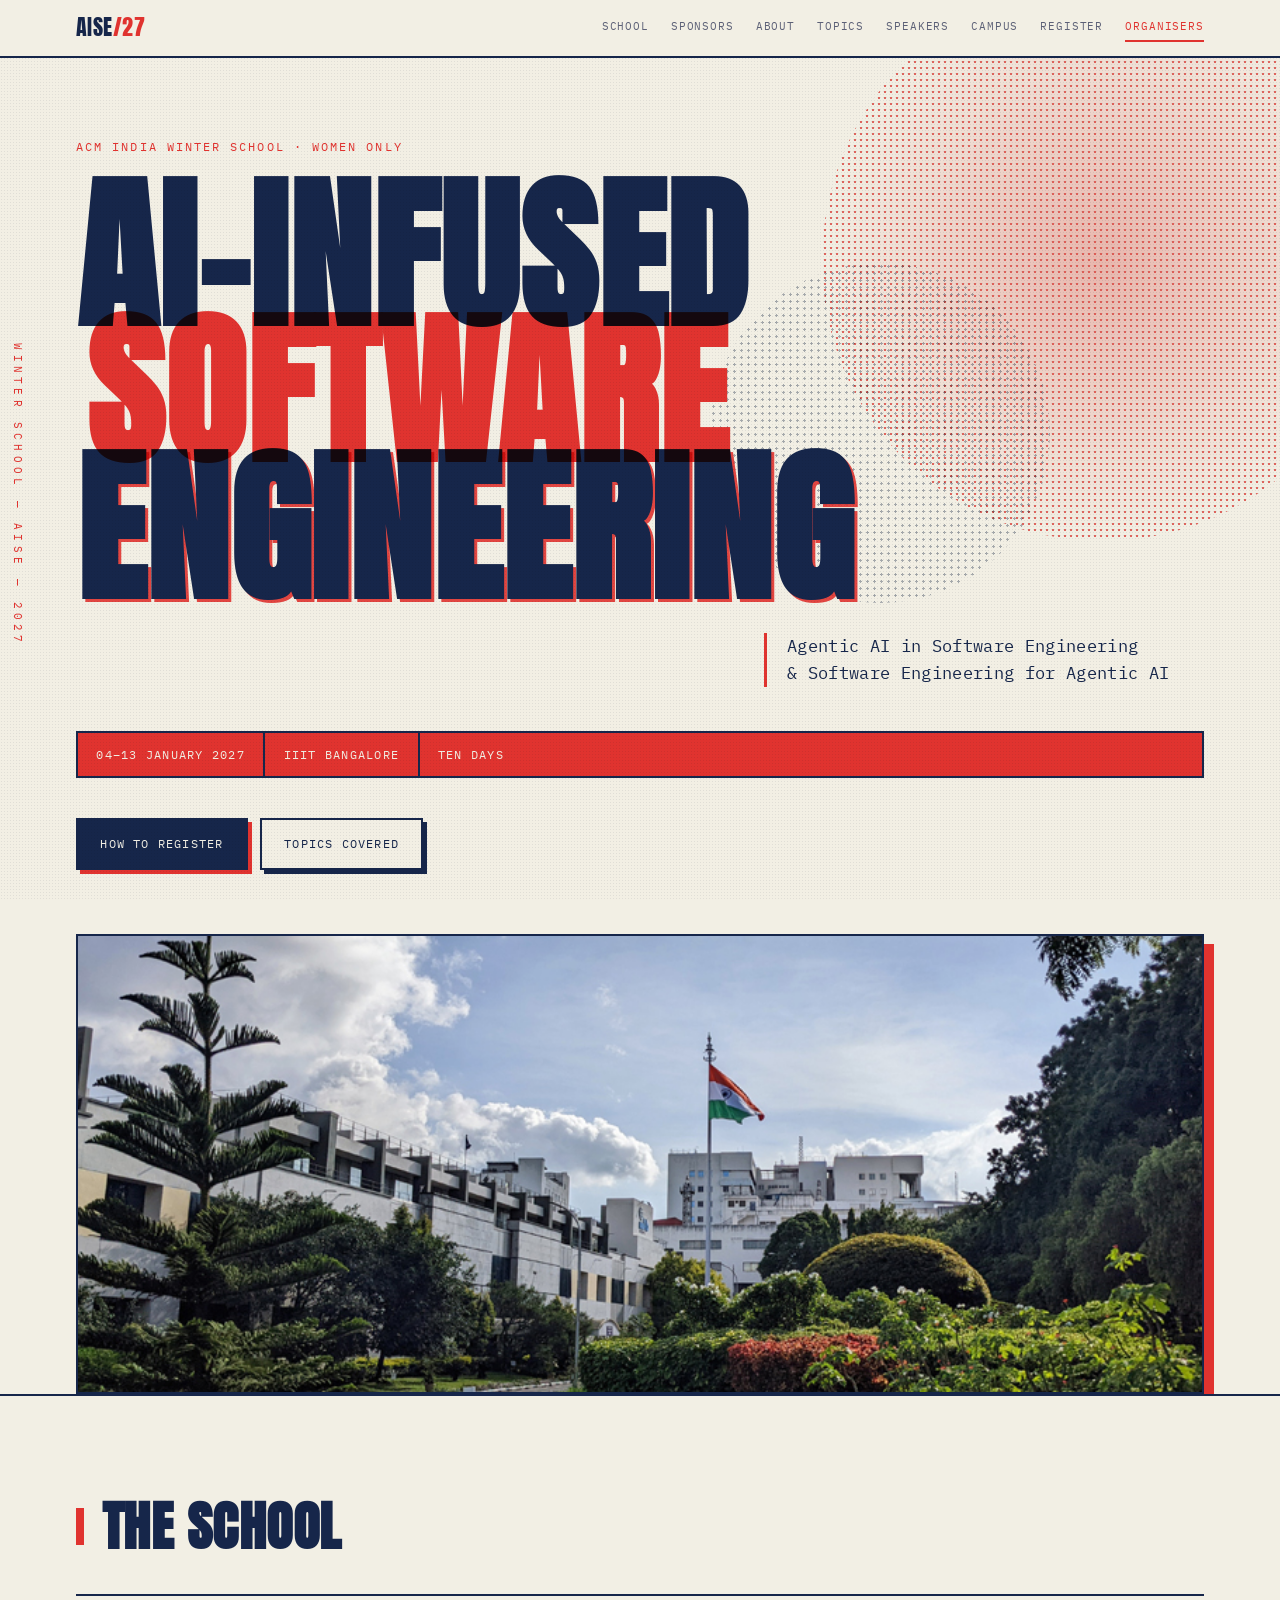
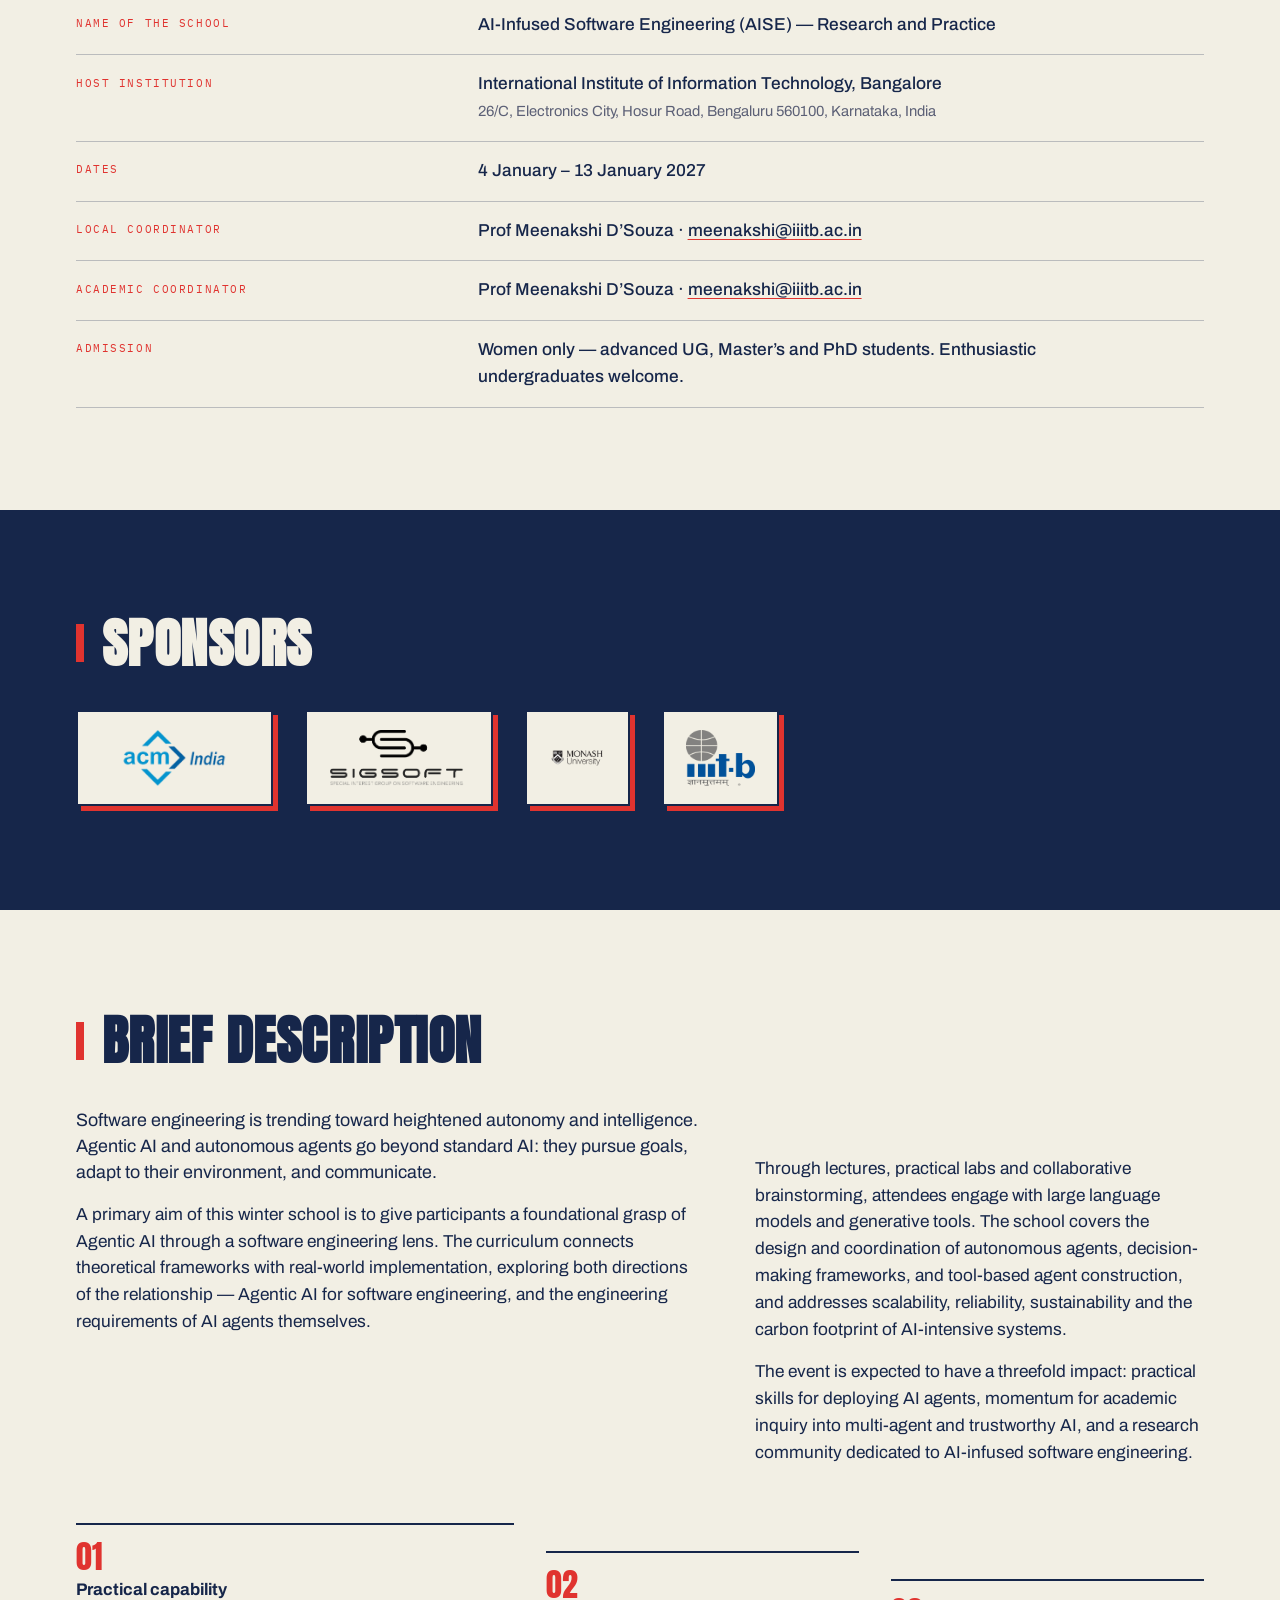
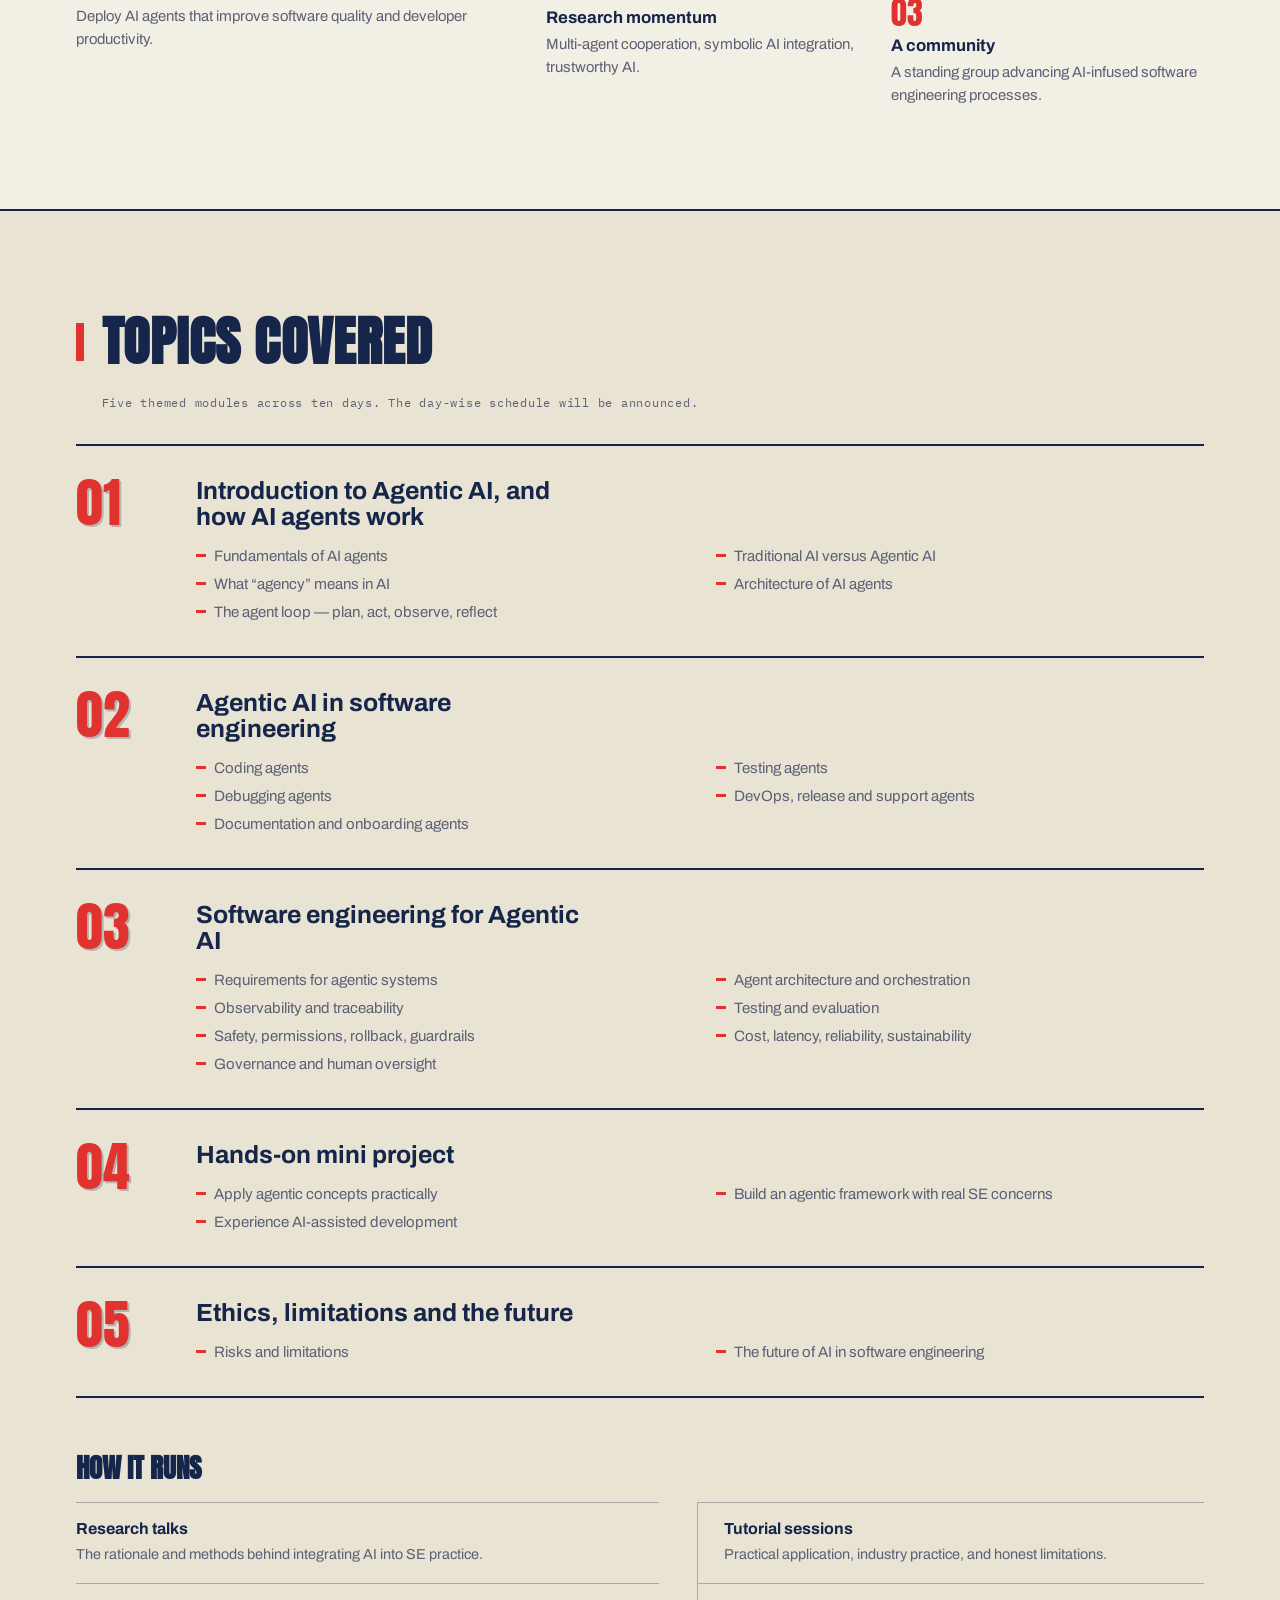
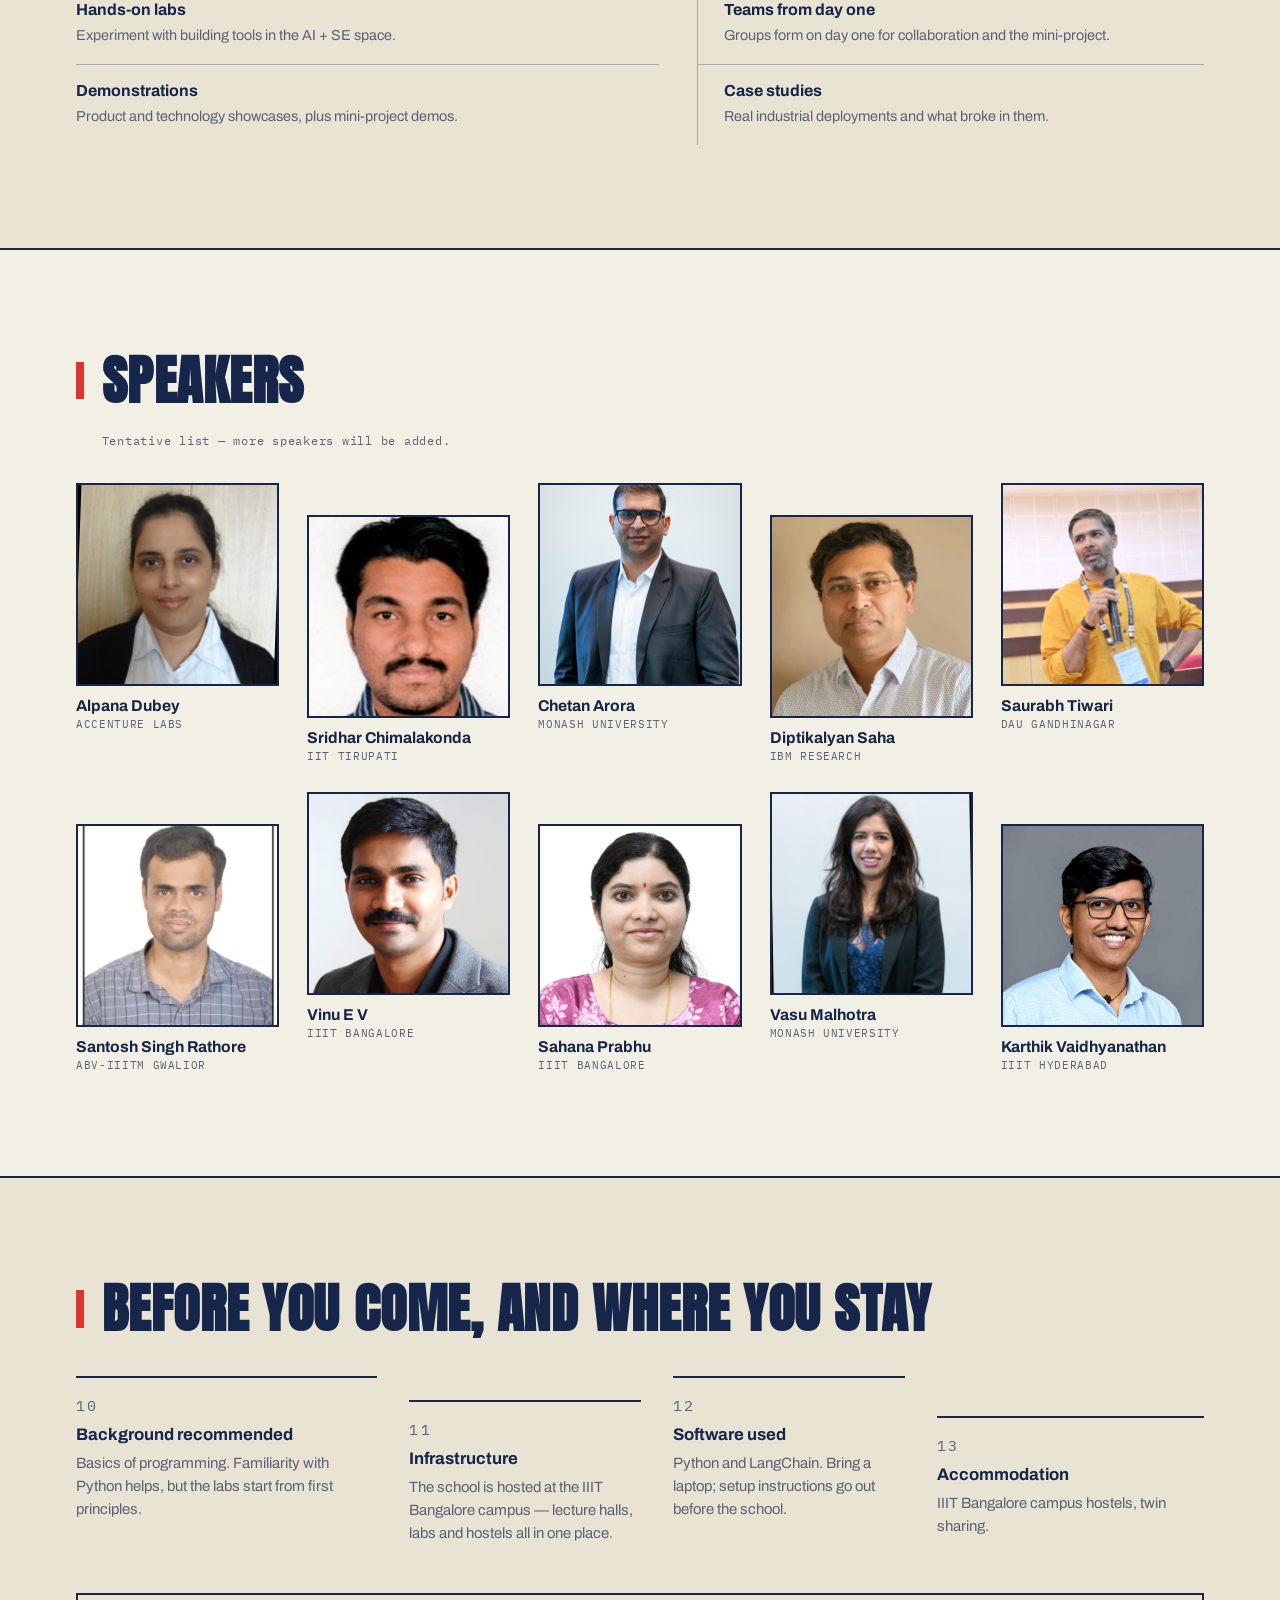
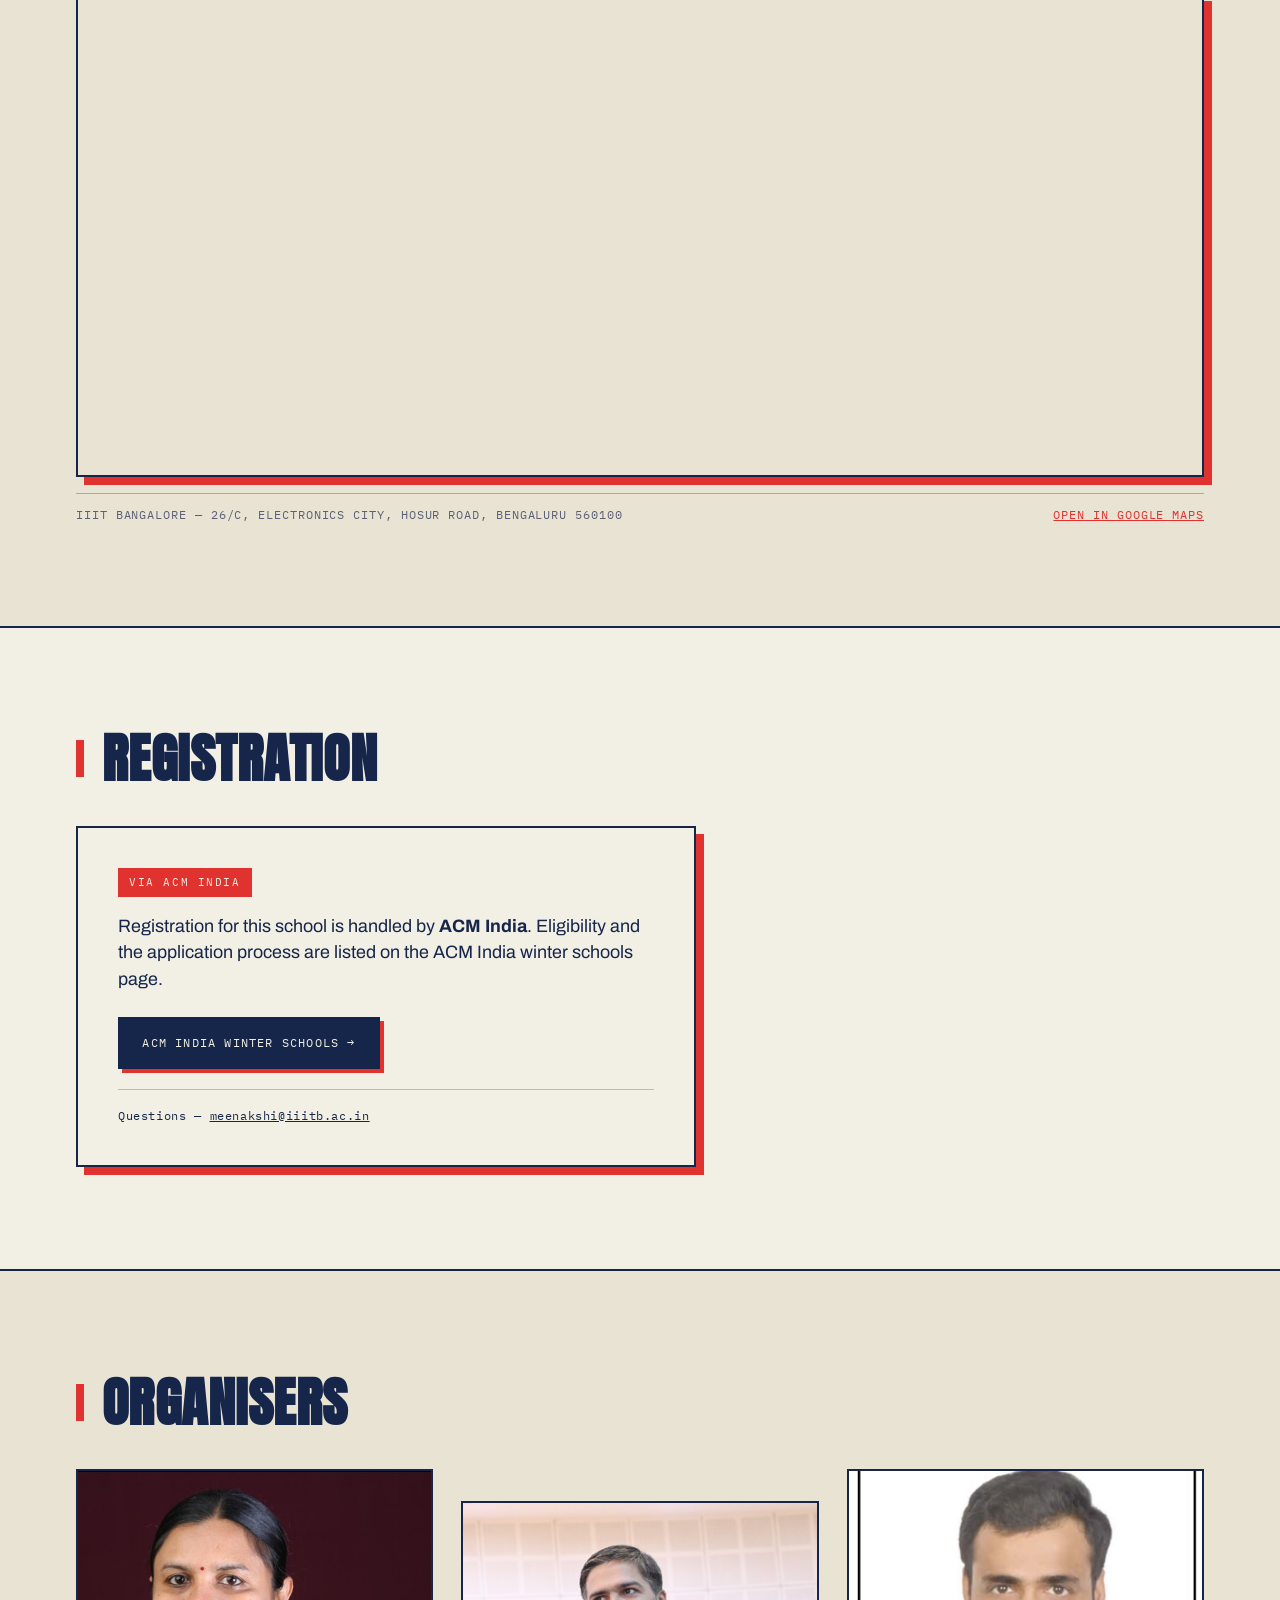
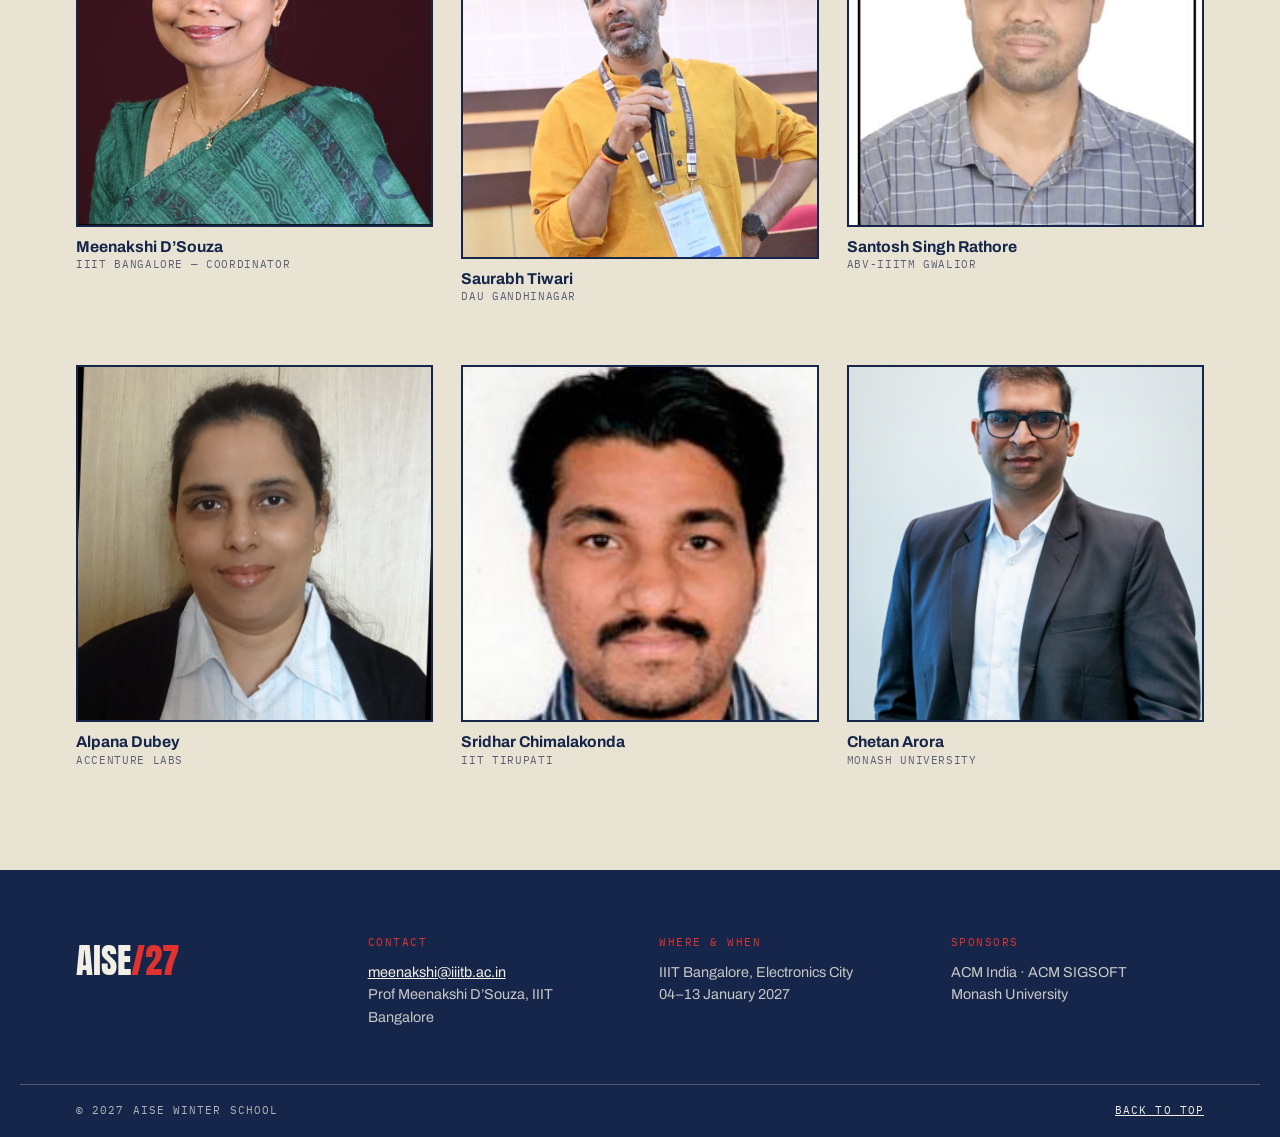
==== index.html @ b1b56b49 "Add AISE 2027 winter school site Static single-page site for the Winter School on AI-Infused Softwar" ====
<!DOCTYPE html>
<html lang="en">
<head>
<meta charset="utf-8">
<meta name="viewport" content="width=device-width, initial-scale=1">
<title>AISE 2027 — Winter School on AI-Infused Software Engineering, IIIT Bangalore</title>
<meta name="description" content="A women-only winter school on Agentic AI in Software Engineering and Software Engineering for Agentic AI. 4–13 January 2027, IIIT Bangalore.">
<meta property="og:title" content="AISE 2027 — Winter School on AI-Infused Software Engineering">
<meta property="og:description" content="Women-only winter school on Agentic AI for Software Engineering. 4–13 January 2027, IIIT Bangalore.">
<meta property="og:type" content="website">
<link rel="preconnect" href="https://fonts.googleapis.com">
<link rel="preconnect" href="https://fonts.gstatic.com" crossorigin>
<link href="https://fonts.googleapis.com/css2?family=Anton&family=Archivo:wght@400;500;600;700&family=IBM+Plex+Mono:wght@400;500;600&display=swap" rel="stylesheet">
<link rel="stylesheet" href="css/style.css">
<script>document.documentElement.classList.add('js');</script>
</head>
<body>

<a class="skip" href="#main">Skip to content</a>
<div class="grain" aria-hidden="true"></div>

<p class="spine" aria-hidden="true">Winter School &mdash; AISE &mdash; 2027</p>

<!-- ============================================================ NAV -->
<header class="nav" id="top">
  <div class="nav__inner">
    <a class="nav__mark" href="#top">AISE<span>/27</span></a>
    <button class="nav__toggle" type="button" aria-expanded="false" aria-controls="nav-menu">
      <span class="nav__toggle-label">Menu</span>
    </button>
    <nav class="nav__menu" id="nav-menu" aria-label="Sections">
      <a href="#school">School</a>
      <a href="#sponsors">Sponsors</a>
      <a href="#about">About</a>
      <a href="#topics">Topics</a>
      <a href="#speakers">Speakers</a>
      <a href="#campus">Campus</a>
      <a href="#registration">Register</a>
      <a href="#organisers">Organisers</a>
    </nav>
  </div>
</header>

<main id="main">

<!-- =========================================================== HERO -->
<section class="hero">
  <div class="blob blob--a" aria-hidden="true"></div>
  <div class="blob blob--b" aria-hidden="true"></div>

  <div class="wrap hero__inner">
    <p class="kicker reveal">ACM India Winter School &middot; Women only</p>

    <h1 class="hero__title reveal">
      <span>AI-Infused</span>
      <span>Software</span>
      <span>Engineering</span>
    </h1>

    <p class="hero__theme reveal">
      Agentic AI in Software Engineering<br>
      &amp; Software Engineering for Agentic AI
    </p>

    <div class="hero__strip reveal">
      <span>04&ndash;13 January 2027</span>
      <span>IIIT Bangalore</span>
      <span>Ten days</span>
    </div>

    <p class="hero__cta reveal">
      <a class="btn" href="#registration">How to register</a>
      <a class="btn btn--line" href="#topics">Topics covered</a>
    </p>
  </div>

  <figure class="hero__figure wrap reveal">
    <img class="hero__img" src="assets/img/IIITB2.jpg" alt="The IIIT Bangalore campus" loading="eager">
  </figure>
</section>

<!-- =================================== 1–5 SCHOOL / HOST / DATES / COORDS -->
<section class="band" id="school">
  <div class="wrap">
    <h2 class="band__title reveal">The school</h2>

    <dl class="ledger">
      <div class="reveal">
        <dt>Name of the school</dt>
        <dd>AI-Infused Software Engineering (AISE) &mdash; Research and Practice</dd>
      </div>
      <div class="reveal">
        <dt>Host institution</dt>
        <dd>
          International Institute of Information Technology, Bangalore<br>
          <span class="sub">26/C, Electronics City, Hosur Road, Bengaluru 560100, Karnataka, India</span>
        </dd>
      </div>
      <div class="reveal">
        <dt>Dates</dt>
        <dd>4 January &ndash; 13 January 2027</dd>
      </div>
      <div class="reveal">
        <dt>Local coordinator</dt>
        <dd>Prof Meenakshi D&rsquo;Souza &middot; <a href="mailto:meenakshi@iiitb.ac.in">meenakshi@iiitb.ac.in</a></dd>
      </div>
      <div class="reveal">
        <dt>Academic coordinator</dt>
        <dd>Prof Meenakshi D&rsquo;Souza &middot; <a href="mailto:meenakshi@iiitb.ac.in">meenakshi@iiitb.ac.in</a></dd>
      </div>
      <div class="reveal">
        <dt>Admission</dt>
        <dd>Women only &mdash; advanced UG, Master&rsquo;s and PhD students. Enthusiastic undergraduates welcome.</dd>
      </div>
    </dl>
  </div>
</section>

<!-- ======================================================= 6 SPONSORS -->
<section class="band band--ink" id="sponsors">
  <div class="wrap">
    <h2 class="band__title reveal">Sponsors</h2>
    <ul class="logos">
      <li class="reveal">
        <a href="https://india.acm.org/" target="_blank" rel="noopener">
          <img class="logo" src="assets/img/logos/acmlogo.png" alt="ACM India" loading="lazy">
        </a>
      </li>
      <li class="reveal">
        <a href="https://www.sigsoft.org/" target="_blank" rel="noopener">
          <img class="logo" src="assets/img/logos/sigsoft-D6cWwEez.png" alt="ACM SIGSOFT" loading="lazy">
        </a>
      </li>
      <li class="reveal">
        <a href="https://www.monash.edu/" target="_blank" rel="noopener">
          <img class="logo" src="assets/img/logos/Monash-300x300.png" alt="Monash University" loading="lazy">
        </a>
      </li>
      <li class="reveal">
        <a href="https://www.iiitb.ac.in/" target="_blank" rel="noopener">
          <img class="logo" src="assets/img/logos/IIITB_logo1.png" alt="IIIT Bangalore" loading="lazy">
        </a>
      </li>
    </ul>
  </div>
</section>

<!-- ========================================================== 7 ABOUT -->
<section class="band" id="about">
  <div class="wrap">
    <h2 class="band__title reveal">Brief description</h2>

    <div class="cols">
      <div class="reveal">
        <p class="lede">
          Software engineering is trending toward heightened autonomy and
          intelligence. Agentic AI and autonomous agents go beyond standard AI:
          they pursue goals, adapt to their environment, and communicate.
        </p>
        <p>
          A primary aim of this winter school is to give participants a
          foundational grasp of Agentic AI through a software engineering lens.
          The curriculum connects theoretical frameworks with real-world
          implementation, exploring both directions of the relationship &mdash;
          Agentic AI for software engineering, and the engineering requirements
          of AI agents themselves.
        </p>
      </div>
      <div class="reveal">
        <p>
          Through lectures, practical labs and collaborative brainstorming,
          attendees engage with large language models and generative tools. The
          school covers the design and coordination of autonomous agents,
          decision-making frameworks, and tool-based agent construction, and
          addresses scalability, reliability, sustainability and the carbon
          footprint of AI-intensive systems.
        </p>
        <p>
          The event is expected to have a threefold impact: practical skills for
          deploying AI agents, momentum for academic inquiry into multi-agent and
          trustworthy AI, and a research community dedicated to AI-infused
          software engineering.
        </p>
      </div>
    </div>

    <ul class="impact">
      <li class="reveal"><span>01</span><h3>Practical capability</h3><p>Deploy AI agents that improve software quality and developer productivity.</p></li>
      <li class="reveal"><span>02</span><h3>Research momentum</h3><p>Multi-agent cooperation, symbolic AI integration, trustworthy AI.</p></li>
      <li class="reveal"><span>03</span><h3>A community</h3><p>A standing group advancing AI-infused software engineering processes.</p></li>
    </ul>
  </div>
</section>

<!-- ========================================================= 8 TOPICS -->
<section class="band band--tint" id="topics">
  <div class="wrap">
    <h2 class="band__title reveal">Topics covered</h2>
    <p class="band__note reveal">Five themed modules across ten days. The day-wise schedule will be announced.</p>

    <ol class="modules">
      <li class="module reveal">
        <p class="module__num">01</p>
        <div>
          <h3>Introduction to Agentic AI, and how AI agents work</h3>
          <ul>
            <li>Fundamentals of AI agents</li>
            <li>Traditional AI versus Agentic AI</li>
            <li>What &ldquo;agency&rdquo; means in AI</li>
            <li>Architecture of AI agents</li>
            <li>The agent loop &mdash; plan, act, observe, reflect</li>
          </ul>
        </div>
      </li>
      <li class="module reveal">
        <p class="module__num">02</p>
        <div>
          <h3>Agentic AI in software engineering</h3>
          <ul>
            <li>Coding agents</li>
            <li>Testing agents</li>
            <li>Debugging agents</li>
            <li>DevOps, release and support agents</li>
            <li>Documentation and onboarding agents</li>
          </ul>
        </div>
      </li>
      <li class="module reveal">
        <p class="module__num">03</p>
        <div>
          <h3>Software engineering for Agentic AI</h3>
          <ul>
            <li>Requirements for agentic systems</li>
            <li>Agent architecture and orchestration</li>
            <li>Observability and traceability</li>
            <li>Testing and evaluation</li>
            <li>Safety, permissions, rollback, guardrails</li>
            <li>Cost, latency, reliability, sustainability</li>
            <li>Governance and human oversight</li>
          </ul>
        </div>
      </li>
      <li class="module reveal">
        <p class="module__num">04</p>
        <div>
          <h3>Hands-on mini project</h3>
          <ul>
            <li>Apply agentic concepts practically</li>
            <li>Build an agentic framework with real SE concerns</li>
            <li>Experience AI-assisted development</li>
          </ul>
        </div>
      </li>
      <li class="module reveal">
        <p class="module__num">05</p>
        <div>
          <h3>Ethics, limitations and the future</h3>
          <ul>
            <li>Risks and limitations</li>
            <li>The future of AI in software engineering</li>
          </ul>
        </div>
      </li>
    </ol>

    <h3 class="sub-title reveal">How it runs</h3>
    <ul class="format">
      <li class="reveal"><h4>Research talks</h4><p>The rationale and methods behind integrating AI into SE practice.</p></li>
      <li class="reveal"><h4>Tutorial sessions</h4><p>Practical application, industry practice, and honest limitations.</p></li>
      <li class="reveal"><h4>Hands-on labs</h4><p>Experiment with building tools in the AI + SE space.</p></li>
      <li class="reveal"><h4>Teams from day one</h4><p>Groups form on day one for collaboration and the mini-project.</p></li>
      <li class="reveal"><h4>Demonstrations</h4><p>Product and technology showcases, plus mini-project demos.</p></li>
      <li class="reveal"><h4>Case studies</h4><p>Real industrial deployments and what broke in them.</p></li>
    </ul>
  </div>
</section>

<!-- ======================================================= 9 SPEAKERS -->
<section class="band" id="speakers">
  <div class="wrap">
    <h2 class="band__title reveal">Speakers</h2>
    <p class="band__note reveal">Tentative list &mdash; more speakers will be added.</p>

    <ul class="people">
      <li class="person reveal">
        <img class="portrait" src="assets/img/organisers/Alpana_Dubey.jpg" alt="Portrait of Alpana Dubey" loading="lazy">
        <h3>Alpana Dubey</h3><p>Accenture Labs</p>
      </li>
      <li class="person reveal">
        <img class="portrait" src="assets/img/organisers/Sridhar_Chimalakonda.jpg" alt="Portrait of Sridhar Chimalakonda" loading="lazy">
        <h3>Sridhar Chimalakonda</h3><p>IIT Tirupati</p>
      </li>
      <li class="person reveal">
        <img class="portrait" src="assets/img/organisers/Chetan_Arora.jpg" alt="Portrait of Chetan Arora" loading="lazy">
        <h3>Chetan Arora</h3><p>Monash University</p>
      </li>
      <li class="person reveal">
        <img class="portrait" src="assets/img/speakers/Diptikalyan_Saha.webp" alt="Portrait of Diptikalyan Saha" loading="lazy">
        <h3>Diptikalyan Saha</h3><p>IBM Research</p>
      </li>
      <li class="person reveal">
        <img class="portrait" src="assets/img/organisers/Saurabh_Tiwari.jpg" alt="Portrait of Saurabh Tiwari" loading="lazy">
        <h3>Saurabh Tiwari</h3><p>DAU Gandhinagar</p>
      </li>
      <li class="person reveal">
        <img class="portrait" src="assets/img/organisers/Santosh_Singh_Rathore.jpg" alt="Portrait of Santosh Singh Rathore" loading="lazy">
        <h3>Santosh Singh Rathore</h3><p>ABV-IIITM Gwalior</p>
      </li>
      <li class="person reveal">
        <img class="portrait" src="assets/img/speakers/vinu.jpg" alt="Portrait of Vinu E V" loading="lazy">
        <h3>Vinu E V</h3><p>IIIT Bangalore</p>
      </li>
      <li class="person reveal">
        <img class="portrait" src="assets/img/speakers/Prof__Sahan_M_Prabhu.png" alt="Portrait of Sahana Prabhu" loading="lazy">
        <h3>Sahana Prabhu</h3><p>IIIT Bangalore</p>
      </li>
      <li class="person reveal">
        <img class="portrait" src="assets/img/speakers/vasudha_malhotra.jpg" alt="Portrait of Vasu Malhotra" loading="lazy">
        <h3>Vasu Malhotra</h3><p>Monash University</p>
      </li>
      <li class="person reveal">
        <img class="portrait" src="assets/img/speakers/Karthik-Vaidhyanathan-300x300.jpg" alt="Portrait of Karthik Vaidhyanathan" loading="lazy">
        <h3>Karthik Vaidhyanathan</h3><p>IIIT Hyderabad</p>
      </li>
    </ul>
  </div>
</section>

<!-- ============================ 10–13 BACKGROUND / CAMPUS / SOFTWARE / STAY -->
<section class="band band--tint" id="campus">
  <div class="wrap">
    <h2 class="band__title reveal">Before you come, and where you stay</h2>

    <div class="quad">
      <article class="reveal">
        <p class="quad__num">10</p>
        <h3>Background recommended</h3>
        <p>Basics of programming. Familiarity with Python helps, but the labs start from first principles.</p>
      </article>
      <article class="reveal">
        <p class="quad__num">11</p>
        <h3>Infrastructure</h3>
        <p>The school is hosted at the IIIT Bangalore campus &mdash; lecture halls, labs and hostels all in one place.</p>
      </article>
      <article class="reveal">
        <p class="quad__num">12</p>
        <h3>Software used</h3>
        <p>Python and LangChain. Bring a laptop; setup instructions go out before the school.</p>
      </article>
      <article class="reveal">
        <p class="quad__num">13</p>
        <h3>Accommodation</h3>
        <p>IIIT Bangalore campus hostels, twin sharing.</p>
      </article>
    </div>

    <figure class="map reveal">
      <iframe
        title="Map showing IIIT Bangalore, Electronics City, Hosur Road, Bengaluru"
        src="https://www.google.com/maps?q=IIIT%20Bangalore%2C%2026%2FC%20Electronics%20City%2C%20Hosur%20Road%2C%20Bengaluru%20560100&amp;output=embed"
        loading="lazy"
        referrerpolicy="no-referrer-when-downgrade"
        allowfullscreen></iframe>
      <figcaption>
        <span>IIIT Bangalore &mdash; 26/C, Electronics City, Hosur Road, Bengaluru 560100</span>
        <a href="https://www.google.com/maps/search/?api=1&amp;query=IIIT+Bangalore+Electronics+City" target="_blank" rel="noopener">Open in Google Maps</a>
      </figcaption>
    </figure>
  </div>
</section>

<!-- =================================================== REGISTRATION -->
<section class="band" id="registration">
  <div class="wrap">
    <h2 class="band__title reveal">Registration</h2>

    <div class="notice reveal">
      <p class="notice__flag">Via ACM India</p>
      <p class="notice__text">
        Registration for this school is handled by <strong>ACM India</strong>.
        Eligibility and the application process are listed on the ACM India
        winter schools page.
      </p>
      <p class="notice__cta">
        <a class="btn" href="https://india.acm.org/education/acm-india-winter-schools-2026" target="_blank" rel="noopener">ACM India winter schools &rarr;</a>
      </p>
      <p class="notice__meta">Questions &mdash; <a href="mailto:meenakshi@iiitb.ac.in">meenakshi@iiitb.ac.in</a></p>
    </div>
  </div>
</section>

<!-- ===================================================== 14 ORGANISERS -->
<section class="band band--tint" id="organisers">
  <div class="wrap">
    <h2 class="band__title reveal">Organisers</h2>

    <ul class="people people--org">
      <li class="person reveal">
        <img class="portrait" src="assets/img/organisers/meenakshi-dsouza-poa.jpg" alt="Portrait of Meenakshi D&rsquo;Souza" loading="lazy">
        <h3>Meenakshi D&rsquo;Souza</h3><p>IIIT Bangalore &mdash; coordinator</p>
      </li>
      <li class="person reveal">
        <img class="portrait" src="assets/img/organisers/Saurabh_Tiwari.jpg" alt="Portrait of Saurabh Tiwari" loading="lazy">
        <h3>Saurabh Tiwari</h3><p>DAU Gandhinagar</p>
      </li>
      <li class="person reveal">
        <img class="portrait" src="assets/img/organisers/Santosh_Singh_Rathore.jpg" alt="Portrait of Santosh Singh Rathore" loading="lazy">
        <h3>Santosh Singh Rathore</h3><p>ABV-IIITM Gwalior</p>
      </li>
      <li class="person reveal">
        <img class="portrait" src="assets/img/organisers/Alpana_Dubey.jpg" alt="Portrait of Alpana Dubey" loading="lazy">
        <h3>Alpana Dubey</h3><p>Accenture Labs</p>
      </li>
      <li class="person reveal">
        <img class="portrait" src="assets/img/organisers/Sridhar_Chimalakonda.jpg" alt="Portrait of Sridhar Chimalakonda" loading="lazy">
        <h3>Sridhar Chimalakonda</h3><p>IIT Tirupati</p>
      </li>
      <li class="person reveal">
        <img class="portrait" src="assets/img/organisers/Chetan_Arora.jpg" alt="Portrait of Chetan Arora" loading="lazy">
        <h3>Chetan Arora</h3><p>Monash University</p>
      </li>
    </ul>
  </div>
</section>

</main>

<footer class="foot">
  <div class="wrap foot__inner">
    <p class="foot__mark">AISE<span>/27</span></p>
    <div>
      <p class="foot__label">Contact</p>
      <p><a href="mailto:meenakshi@iiitb.ac.in">meenakshi@iiitb.ac.in</a><br>Prof Meenakshi D&rsquo;Souza, IIIT Bangalore</p>
    </div>
    <div>
      <p class="foot__label">Where &amp; when</p>
      <p>IIIT Bangalore, Electronics City<br>04&ndash;13 January 2027</p>
    </div>
    <div>
      <p class="foot__label">Sponsors</p>
      <p>ACM India &middot; ACM SIGSOFT<br>Monash University</p>
    </div>
  </div>
  <div class="wrap foot__base">
    <p>&copy; 2027 AISE Winter School</p>
    <p><a href="#top">Back to top</a></p>
  </div>
</footer>

<script src="js/main.js"></script>
</body>
</html>
---- css/style.css ----
/* ==========================================================================
   AISE Winter School 2027 — stylesheet
   Riso print poster: two inks (navy + crimson) on newsprint, halftone dots,
   overprint via mix-blend-mode, deliberate misregistration on display type.
   Edit the tokens below to reskin the whole site.
   ========================================================================== */

:root {
  --paper:   #F2EFE4;
  --paper-2: #E8E3D3;
  --navy:    #16264A;
  --crimson: #E0332F;
  --mute:    #5C6076;

  --sans: "Archivo", Helvetica, Arial, sans-serif;
  --display: "Anton", "Archivo", Impact, sans-serif;
  --mono: "IBM Plex Mono", ui-monospace, Menlo, monospace;

  --wrap: 1240px;
  --gutter: clamp(20px, 5vw, 56px);
  --nav-h: 56px;
}

*, *::before, *::after { box-sizing: border-box; }

html { scroll-behavior: smooth; -webkit-text-size-adjust: 100%; }

body {
  margin: 0;
  background: var(--paper);
  color: var(--navy);
  font-family: var(--sans);
  font-size: clamp(1rem, 0.96rem + 0.2vw, 1.08rem);
  line-height: 1.55;
  overflow-x: hidden;
}

h1, h2, h3, h4 { margin: 0; line-height: 1.05; }
p { margin: 0 0 1rem; }
p:last-child { margin-bottom: 0; }
ul, ol { margin: 0; padding: 0; list-style: none; }
a { color: inherit; }

:focus-visible { outline: 2px solid var(--crimson); outline-offset: 3px; }

.skip {
  position: absolute; left: -9999px; top: 0; z-index: 100;
  background: var(--navy); color: var(--paper); padding: 0.75rem 1rem;
  font-family: var(--mono); font-size: 0.72rem; letter-spacing: 0.1em; text-transform: uppercase;
}
.skip:focus { left: 0; }

.wrap {
  width: 100%; max-width: var(--wrap); margin-inline: auto; padding-inline: var(--gutter);
}

/* ------------------------------------------------- paper grain overlay */

.grain {
  position: fixed;
  inset: 0;
  z-index: 40;
  pointer-events: none;
  opacity: 0.5;
  background-image:
    radial-gradient(rgba(22, 38, 74, 0.16) 0.5px, transparent 0.6px),
    radial-gradient(rgba(224, 51, 47, 0.10) 0.5px, transparent 0.6px);
  background-size: 3px 3px, 4px 4px;
  background-position: 0 0, 1px 2px;
  mix-blend-mode: multiply;
}

/* ------------------------------------------------------ rotated spine */

.spine {
  position: fixed;
  left: 10px;
  top: 55%;
  transform: translateY(-50%);
  writing-mode: vertical-rl;
  margin: 0;
  z-index: 30;
  font-family: var(--mono);
  font-size: 0.66rem;
  letter-spacing: 0.4em;
  text-transform: uppercase;
  color: var(--crimson);
  pointer-events: none;
}

/* ---------------------------------------------------------------- nav */

.nav {
  position: sticky; top: 0; z-index: 50;
  background: var(--paper);
  border-bottom: 2px solid var(--navy);
}
.nav__inner {
  max-width: var(--wrap); margin-inline: auto; padding-inline: var(--gutter);
  height: var(--nav-h); display: flex; align-items: center; justify-content: space-between; gap: 1rem;
}
.nav__mark {
  font-family: var(--display); font-size: 1.35rem; letter-spacing: 0.02em;
  text-decoration: none; text-transform: uppercase;
}
.nav__mark span { color: var(--crimson); }

.nav__menu { display: flex; gap: clamp(0.75rem, 1.7vw, 1.5rem); }
.nav__menu a {
  font-family: var(--mono); font-size: 0.7rem; letter-spacing: 0.08em;
  text-transform: uppercase; text-decoration: none; color: var(--mute);
  padding: 0.3rem 0; border-bottom: 2px solid transparent;
}
.nav__menu a:hover { color: var(--navy); }
.nav__menu a.is-active { color: var(--crimson); border-bottom-color: var(--crimson); }

.nav__toggle {
  display: none; background: var(--crimson); color: var(--paper);
  border: 2px solid var(--navy); font-family: var(--mono); font-size: 0.7rem;
  letter-spacing: 0.1em; text-transform: uppercase; padding: 0.45rem 0.8rem; cursor: pointer;
}

/* --------------------------------------------------------------- hero */

.hero { position: relative; overflow: hidden; padding-top: clamp(2.5rem, 7vw, 5rem); }

.blob {
  position: absolute;
  border-radius: 50%;
  mix-blend-mode: multiply;
  pointer-events: none;
  opacity: 0.85;
}
.blob--a {
  width: min(46vw, 560px); aspect-ratio: 1;
  right: -8vw; top: -6vw;
  background:
    radial-gradient(rgba(224, 51, 47, 0.85) 1.1px, transparent 1.2px) 0 0 / 6px 6px,
    radial-gradient(circle at 50% 50%, rgba(224, 51, 47, 0.35), rgba(224, 51, 47, 0) 70%);
}
.blob--b {
  width: min(30vw, 340px); aspect-ratio: 1;
  right: 18vw; top: 16vw;
  background:
    radial-gradient(rgba(22, 38, 74, 0.7) 1px, transparent 1.1px) 0 0 / 7px 7px;
  opacity: 0.5;
}

.hero__inner { position: relative; z-index: 2; }

.kicker {
  font-family: var(--mono); font-size: 0.72rem; letter-spacing: 0.18em;
  text-transform: uppercase; color: var(--crimson);
  margin: 0 0 clamp(1.25rem, 3vw, 2rem);
}

.hero__title {
  font-family: var(--display);
  font-size: clamp(3.4rem, 13vw, 11rem);
  line-height: 0.82;
  text-transform: uppercase;
  letter-spacing: 0.005em;
  margin: 0;
}
.hero__title span { display: block; }
.hero__title span:nth-child(2) {
  color: var(--crimson);
  mix-blend-mode: multiply;
  margin-left: 0.06em;
}
.hero__title span:nth-child(3) { text-shadow: 3px 3px 0 rgba(224, 51, 47, 0.9); }

/* Pushed to the right against the flush-left title: the empty zone under the
   display type is the point, not an accident. */
.hero__theme {
  font-family: var(--mono);
  font-size: clamp(0.85rem, 1.5vw, 1.05rem);
  line-height: 1.6;
  letter-spacing: 0.02em;
  margin: clamp(1.5rem, 3vw, 2.25rem) 0 0 auto;
  max-width: 44ch;
  padding-left: 1.25rem;
  border-left: 3px solid var(--crimson);
}

.hero__strip {
  display: flex; flex-wrap: wrap; gap: 0;
  margin: clamp(1.75rem, 4vw, 2.75rem) 0 0;
  border: 2px solid var(--navy);
  background: var(--crimson);
  color: var(--paper);
}
.hero__strip span {
  font-family: var(--mono); font-size: 0.78rem; letter-spacing: 0.1em;
  text-transform: uppercase; padding: 0.75rem 1.15rem;
  border-right: 2px solid var(--navy);
}
.hero__strip span:last-child { border-right: 0; }

.hero__cta { margin: clamp(1.75rem, 4vw, 2.5rem) 0 0; display: flex; gap: 0.75rem; flex-wrap: wrap; }

.btn {
  display: inline-block; font-family: var(--mono); font-size: 0.75rem;
  letter-spacing: 0.1em; text-transform: uppercase; text-decoration: none;
  padding: 0.9rem 1.4rem; background: var(--navy); color: var(--paper);
  border: 2px solid var(--navy);
  box-shadow: 4px 4px 0 var(--crimson);
  transition: transform 0.15s ease, box-shadow 0.15s ease;
}
.btn:hover { transform: translate(2px, 2px); box-shadow: 2px 2px 0 var(--crimson); }
.btn:active { transform: translate(4px, 4px); box-shadow: 0 0 0 var(--crimson); }

.btn--line { background: transparent; color: var(--navy); box-shadow: 4px 4px 0 var(--navy); }
.btn--line:hover { box-shadow: 2px 2px 0 var(--navy); }

.hero__figure { margin: clamp(2.5rem, 6vw, 4rem) auto 0; }

/* Source is 800 x 500, so cap the height rather than stretch it into a
   letterbox it does not have the pixels for. */
.hero__img {
  width: 100%;
  aspect-ratio: 2 / 1;
  max-height: 460px;
  object-fit: cover;
  object-position: center 55%;
  display: block;
  border: 2px solid var(--navy);
  box-shadow: 10px 10px 0 var(--crimson);
}

/* -------------------------------------------------------------- bands */

.band { padding-block: clamp(3.5rem, 8vw, 6.5rem); border-top: 2px solid var(--navy); }
.band--tint { background: var(--paper-2); }
.band--ink { background: var(--navy); color: var(--paper); }
.band--ink .band__title { color: var(--paper); }
.band--ink .band__title::before { background: var(--crimson); }

.band__title {
  font-family: var(--display);
  font-size: clamp(1.9rem, 4.5vw, 3.4rem);
  text-transform: uppercase;
  letter-spacing: 0.01em;
  margin-bottom: clamp(1.5rem, 3vw, 2.5rem);
  position: relative;
  padding-left: 1.6rem;
}
.band__title::before {
  content: ""; position: absolute; left: 0; top: 0.18em; bottom: 0.18em;
  width: 8px; background: var(--crimson);
}

.band__note {
  font-family: var(--mono); font-size: 0.78rem; letter-spacing: 0.06em;
  color: var(--mute); margin: -1rem 0 2rem; padding-left: 1.6rem;
}

.lede { font-size: clamp(1.1rem, 1.4vw, 1.35rem); line-height: 1.45; }

/* ------------------------------------------------------------- ledger */

.ledger { margin: 0; border-top: 2px solid var(--navy); }
.ledger > div {
  display: grid; grid-template-columns: minmax(0, 4fr) minmax(0, 8fr);
  gap: 0.5rem clamp(1rem, 3vw, 2.5rem);
  padding: 1rem 0; border-bottom: 1px solid rgba(22, 38, 74, 0.25);
}
.ledger dt {
  font-family: var(--mono); font-size: 0.7rem; letter-spacing: 0.14em;
  text-transform: uppercase; color: var(--crimson); padding-top: 0.2rem;
}
.ledger dd { margin: 0; font-weight: 500; max-width: 62ch; }
.ledger .sub { font-weight: 400; color: var(--mute); font-size: 0.92rem; }
.ledger a { color: var(--navy); text-decoration-color: var(--crimson); text-underline-offset: 3px; }

/* --------------------------------------------------------------- cols */

/* Uneven measure, and the second column drops — reading rhythm over symmetry. */
.cols {
  display: grid; grid-template-columns: minmax(0, 7fr) minmax(0, 5fr);
  gap: clamp(1.5rem, 4vw, 3.5rem);
}
.cols > div:last-child { margin-top: clamp(0rem, 4vw, 3rem); }

.impact {
  display: grid; grid-template-columns: minmax(0, 1.4fr) minmax(0, 1fr) minmax(0, 1fr);
  gap: clamp(1rem, 2.5vw, 2rem);
  margin-top: clamp(2.5rem, 5vw, 3.5rem);
}
.impact li:nth-child(2) { margin-top: 1.75rem; }
.impact li:nth-child(3) { margin-top: 3.5rem; }
.impact li { border-top: 2px solid var(--navy); padding-top: 1rem; }
.impact span {
  font-family: var(--display); font-size: 2rem; color: var(--crimson); display: block;
  line-height: 1; margin-bottom: 0.5rem;
}
.impact h3 { font-size: 1.05rem; font-family: var(--sans); font-weight: 700; margin-bottom: 0.4rem; }
.impact p { font-size: 0.93rem; color: var(--mute); }

/* ------------------------------------------------------------ modules */

.modules { margin-top: clamp(1rem, 2vw, 1.5rem); }
.module {
  display: grid; grid-template-columns: 5.5rem minmax(0, 1fr);
  gap: clamp(1rem, 2.5vw, 2rem);
  padding: clamp(1.25rem, 3vw, 2rem) 0;
  border-top: 2px solid var(--navy);
}
.module:last-of-type { border-bottom: 2px solid var(--navy); }
.module__num {
  font-family: var(--display); font-size: clamp(2.2rem, 4.5vw, 3.4rem);
  line-height: 0.9; color: var(--crimson); margin: 0;
  text-shadow: 2px 2px 0 rgba(22, 38, 74, 0.25);
}
.module h3 {
  font-family: var(--sans); font-weight: 700;
  font-size: clamp(1.15rem, 2vw, 1.55rem);
  margin-bottom: 0.9rem; max-width: 26ch;
}
.module ul { display: grid; grid-template-columns: repeat(2, minmax(0, 1fr)); gap: 0.3rem 2rem; }
.module li { font-size: 0.94rem; color: var(--mute); padding-left: 1.1rem; position: relative; }
.module li::before {
  content: ""; position: absolute; left: 0; top: 0.62em; width: 0.6rem; height: 3px;
  background: var(--crimson);
}

.sub-title {
  font-family: var(--display); text-transform: uppercase;
  font-size: clamp(1.2rem, 2.2vw, 1.7rem);
  margin: clamp(2.5rem, 5vw, 3.5rem) 0 1.25rem;
}

/* Two columns of unequal width, right column indented behind a rule — the
   three-equal-boxes feature row is exactly the pattern to avoid. */
.format { display: grid; grid-template-columns: minmax(0, 1.15fr) minmax(0, 1fr); gap: 0 clamp(1.5rem, 3vw, 3rem); }
.format li { border-top: 1px solid rgba(22, 38, 74, 0.3); padding: 1.1rem 0; }
.format li:nth-child(even) { padding-left: clamp(0.75rem, 2vw, 1.75rem); border-left: 1px solid rgba(22, 38, 74, 0.3); }
.format h4 { font-family: var(--sans); font-size: 1rem; font-weight: 700; margin-bottom: 0.35rem; }
.format p { font-size: 0.9rem; color: var(--mute); }

/* ------------------------------------------------------------- people */

/* Photographs stay in full colour. Only the lift is interactive — transform
   lives on the image, not the list item, so it cannot fight the reveal
   animation's own transform. */
.portrait {
  width: 100%;
  aspect-ratio: 1 / 1;
  object-fit: cover;
  object-position: center 25%;
  display: block;
  border: 2px solid var(--navy);
  transition: transform 0.3s cubic-bezier(0.16, 1, 0.3, 1), box-shadow 0.3s ease;
}
.person:hover .portrait {
  transform: translate(-3px, -3px);
  box-shadow: 6px 6px 0 var(--crimson);
}

/* Staggered baseline, not a flat row. margin, never transform. */
.people { display: grid; grid-template-columns: repeat(5, minmax(0, 1fr)); gap: clamp(1.25rem, 2.5vw, 1.75rem); align-items: start; }
.people > li:nth-child(even) { margin-top: clamp(0.75rem, 2.5vw, 2.25rem); }
.people--org { grid-template-columns: repeat(3, minmax(0, 1fr)); }
.people--org > li:nth-child(3n + 2) { margin-top: clamp(0.75rem, 2.5vw, 2.25rem); }
.person h3 { font-family: var(--sans); font-size: 0.98rem; font-weight: 700; margin: 0.75rem 0 0.15rem; }
.person p {
  font-family: var(--mono); font-size: 0.68rem; letter-spacing: 0.06em;
  text-transform: uppercase; color: var(--mute); line-height: 1.4;
}

/* --------------------------------------------------------------- quad */

.quad { display: grid; grid-template-columns: minmax(0, 1.3fr) minmax(0, 1fr) minmax(0, 1fr) minmax(0, 1.15fr); gap: clamp(1rem, 2.5vw, 2rem); align-items: start; }
.quad article { border-top: 2px solid var(--navy); padding-top: 1rem; }
.quad article:nth-child(2) { margin-top: 1.5rem; }
.quad article:nth-child(4) { margin-top: 2.5rem; }
.quad__num {
  font-family: var(--mono); font-size: 0.7rem; letter-spacing: 0.14em;
  color: var(--crimson); margin-bottom: 0.6rem;
}
.quad h3 { font-family: var(--sans); font-weight: 700; font-size: 1.05rem; margin-bottom: 0.5rem; }
.quad p { font-size: 0.93rem; color: var(--mute); }

/* ---------------------------------------------------------------- map */

.map { margin: clamp(2rem, 4vw, 3rem) 0 0; }
.map iframe {
  width: 100%;
  aspect-ratio: 21 / 9;
  min-height: 280px;
  display: block;
  border: 2px solid var(--navy);
  box-shadow: 8px 8px 0 var(--crimson);
}
.map figcaption {
  display: flex; flex-wrap: wrap; justify-content: space-between; gap: 0.5rem 1.5rem;
  margin-top: 1rem; padding-top: 0.75rem; border-top: 1px solid rgba(22, 38, 74, 0.3);
  font-family: var(--mono); font-size: 0.72rem; letter-spacing: 0.08em;
  text-transform: uppercase; color: var(--mute);
}
.map figcaption a { color: var(--crimson); }

/* ------------------------------------------------------------- notice */

.notice {
  border: 2px solid var(--navy);
  box-shadow: 8px 8px 0 var(--crimson);
  padding: clamp(1.5rem, 3.5vw, 2.5rem);
  max-width: 62ch;
}
.notice__flag {
  display: inline-block; background: var(--crimson); color: var(--paper);
  font-family: var(--mono); font-size: 0.7rem; letter-spacing: 0.14em;
  text-transform: uppercase; padding: 0.35rem 0.7rem; margin-bottom: 1rem;
}
.notice__text { font-size: clamp(1.05rem, 1.4vw, 1.2rem); line-height: 1.5; }
.notice__cta { margin-top: 1.5rem; }
.notice__meta {
  margin-top: 1.25rem; padding-top: 1rem; border-top: 1px solid rgba(22, 38, 74, 0.25);
  font-family: var(--mono); font-size: 0.78rem; letter-spacing: 0.05em;
}

/* -------------------------------------------------------------- logos */

/* Logos keep their own proportions — normalised by height, never forced into a
   shared box. Each sits on a paper plate so dark marks stay legible on the
   navy band. */
.logos { display: flex; flex-wrap: wrap; align-items: stretch; gap: clamp(1rem, 2.5vw, 2rem); }

.logos a {
  display: flex; align-items: center; justify-content: center;
  padding: clamp(0.8rem, 1.6vw, 1.1rem) clamp(1rem, 2vw, 1.4rem);
  background: var(--paper);
  border: 2px solid var(--navy);
  box-shadow: 5px 5px 0 var(--crimson);
  transition: transform 0.18s ease, box-shadow 0.18s ease;
}
.logos a:hover { transform: translate(2px, 2px); box-shadow: 3px 3px 0 var(--crimson); }
.logos a:active { transform: translate(5px, 5px); box-shadow: 0 0 0 var(--crimson); }

/* Every mark sits at one fixed height; width follows its own ratio. */
.logo {
  display: block;
  height: clamp(46px, 4.4vw, 62px);
  width: auto;
  max-width: 100%;
}

/* ------------------------------------------------------------- footer */

.foot { background: var(--navy); color: var(--paper); padding-top: clamp(2.5rem, 5vw, 4rem); }
.foot__inner {
  display: grid; grid-template-columns: minmax(0, 3fr) repeat(3, minmax(0, 3fr));
  gap: clamp(1.5rem, 3vw, 2.5rem); padding-bottom: clamp(2.5rem, 5vw, 3.5rem);
}
.foot__mark { font-family: var(--display); font-size: 2.2rem; text-transform: uppercase; margin: 0; }
.foot__mark span { color: var(--crimson); }
.foot__label {
  font-family: var(--mono); font-size: 0.68rem; letter-spacing: 0.14em;
  text-transform: uppercase; color: var(--crimson); margin-bottom: 0.6rem;
}
.foot__inner p:not(.foot__label):not(.foot__mark) { font-size: 0.9rem; line-height: 1.55; color: rgba(242, 239, 228, 0.8); }
.foot a { color: var(--paper); }

.foot__base {
  border-top: 1px solid rgba(242, 239, 228, 0.25);
  padding-block: 1.1rem; display: flex; justify-content: space-between; gap: 1rem; flex-wrap: wrap;
}
.foot__base p {
  margin: 0; font-family: var(--mono); font-size: 0.68rem;
  letter-spacing: 0.1em; text-transform: uppercase; color: rgba(242, 239, 228, 0.7);
}

/* ------------------------------------------------------------- reveal */

.js .reveal { opacity: 0; transform: translateY(14px); transition: opacity 0.5s ease, transform 0.5s cubic-bezier(0.16, 1, 0.3, 1); }
.js .reveal.is-in { opacity: 1; transform: none; }

[id] { scroll-margin-top: calc(var(--nav-h) + 24px); }

/* --------------------------------------------------------- responsive */

@media (max-width: 1100px) {
  .spine { display: none; }
  .people { grid-template-columns: repeat(4, minmax(0, 1fr)); }
  .quad { grid-template-columns: repeat(2, minmax(0, 1fr)); }
  .quad article:nth-child(2), .quad article:nth-child(4) { margin-top: 0; }
  .format { grid-template-columns: repeat(2, minmax(0, 1fr)); }
  .foot__inner { grid-template-columns: repeat(2, minmax(0, 1fr)); }
  .hero__theme { margin-left: 0; }
  .cols > div:last-child { margin-top: 0; }
}

@media (max-width: 760px) {
  .nav__toggle { display: block; }
  .nav__menu {
    position: absolute; top: var(--nav-h); left: 0; right: 0;
    background: var(--paper); border-bottom: 2px solid var(--navy);
    flex-direction: column; gap: 0; padding: 0.25rem var(--gutter) 1rem; display: none;
  }
  .nav__menu.is-open { display: flex; }
  .nav__menu a { padding: 0.7rem 0; border-bottom: 1px solid rgba(22, 38, 74, 0.2); }

  .hero__strip span { border-right: 0; border-bottom: 2px solid var(--navy); width: 100%; }
  .hero__strip span:last-child { border-bottom: 0; }
  /* Asymmetry is a desktop device; phones get one strict column. */
  .cols { grid-template-columns: 1fr; }
  .impact { grid-template-columns: 1fr; }
  .impact li:nth-child(2), .impact li:nth-child(3) { margin-top: 0; }
  .ledger > div { grid-template-columns: 1fr; }
  .module { grid-template-columns: 1fr; gap: 0.6rem; }
  .module ul { grid-template-columns: 1fr; }
  .format { grid-template-columns: 1fr; }
  .format li:nth-child(even) { padding-left: 0; border-left: 0; }
  .people, .people--org { grid-template-columns: repeat(2, minmax(0, 1fr)); }
  .people > li:nth-child(even), .people--org > li:nth-child(3n + 2) { margin-top: 0; }
  .quad { grid-template-columns: 1fr; }
  .logos li { flex: 1 1 40%; }
  .logos a { width: 100%; }
  .foot__inner { grid-template-columns: 1fr; }
  .btn { width: 100%; text-align: center; }
}

@media (prefers-reduced-motion: reduce) {
  html { scroll-behavior: auto; }
  *, *::before, *::after { transition-duration: 0.001ms !important; animation-duration: 0.001ms !important; }
  .js .reveal { opacity: 1; transform: none; }
}
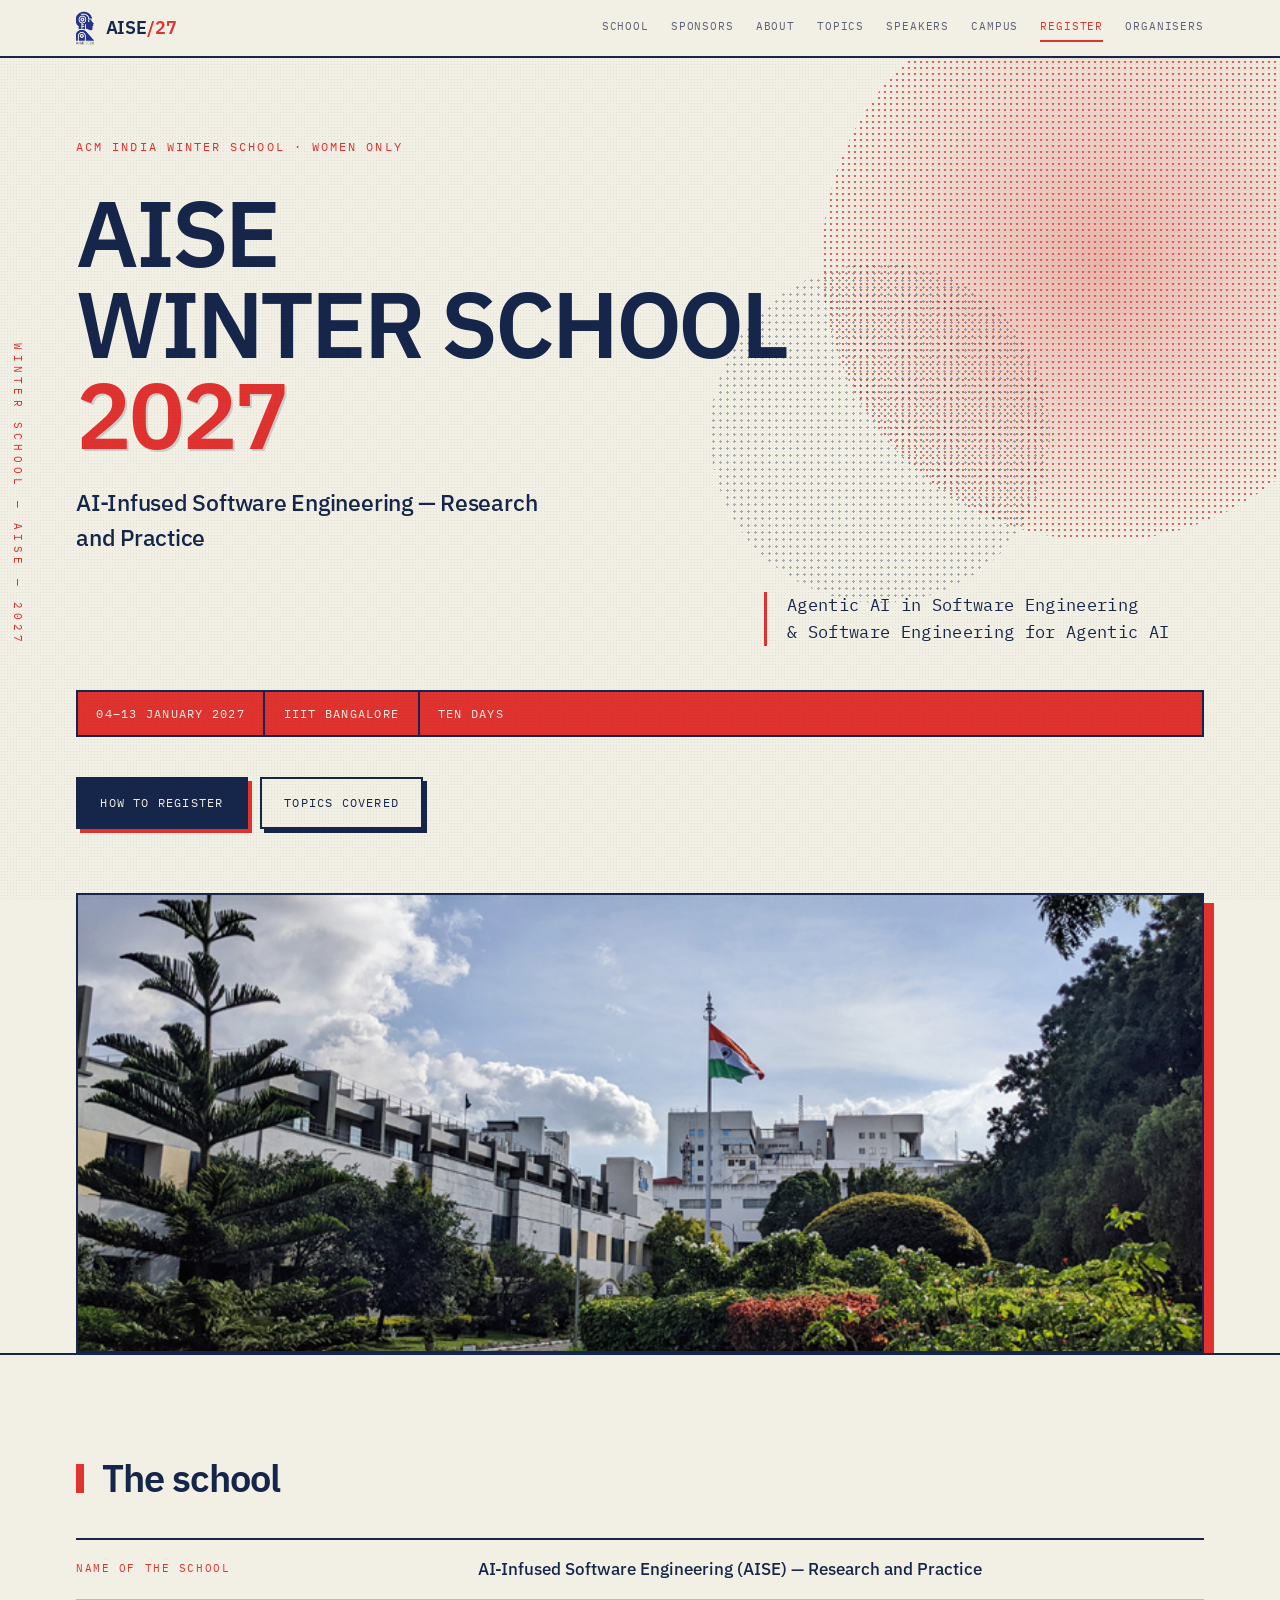
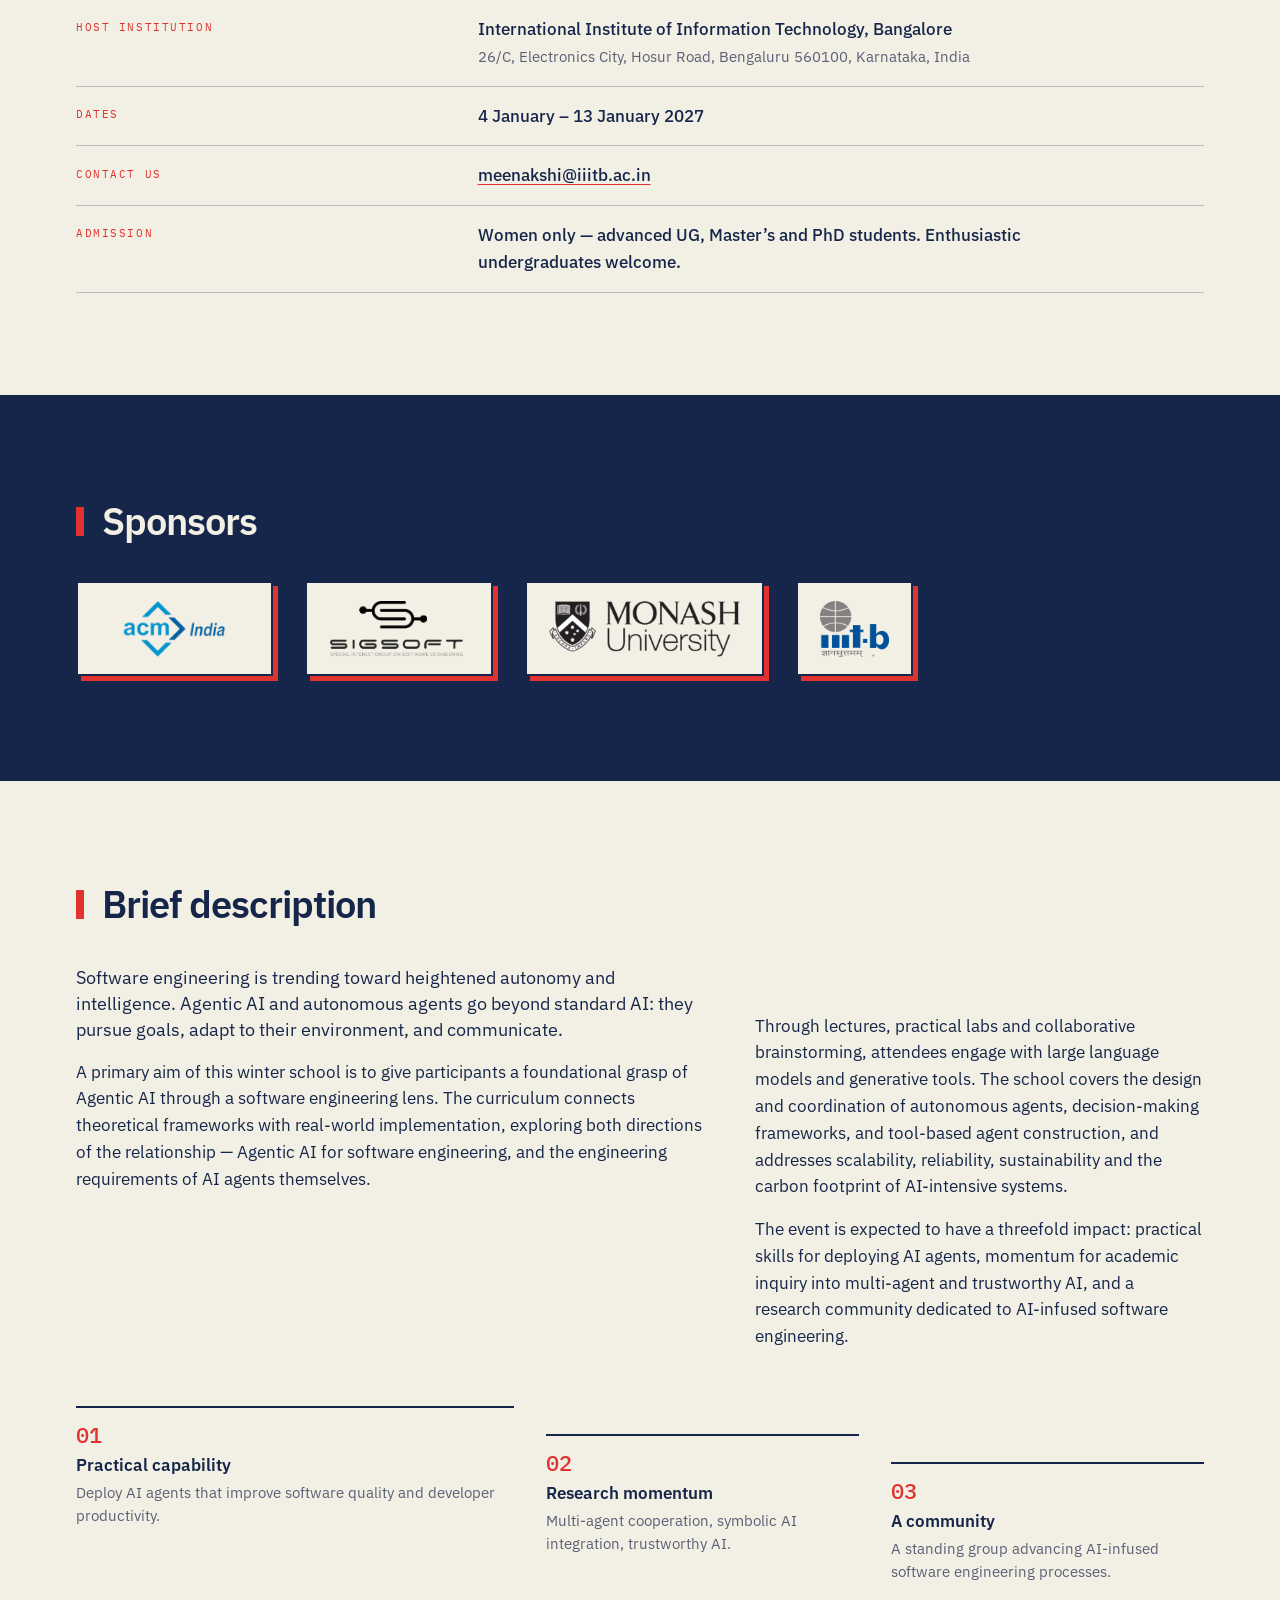
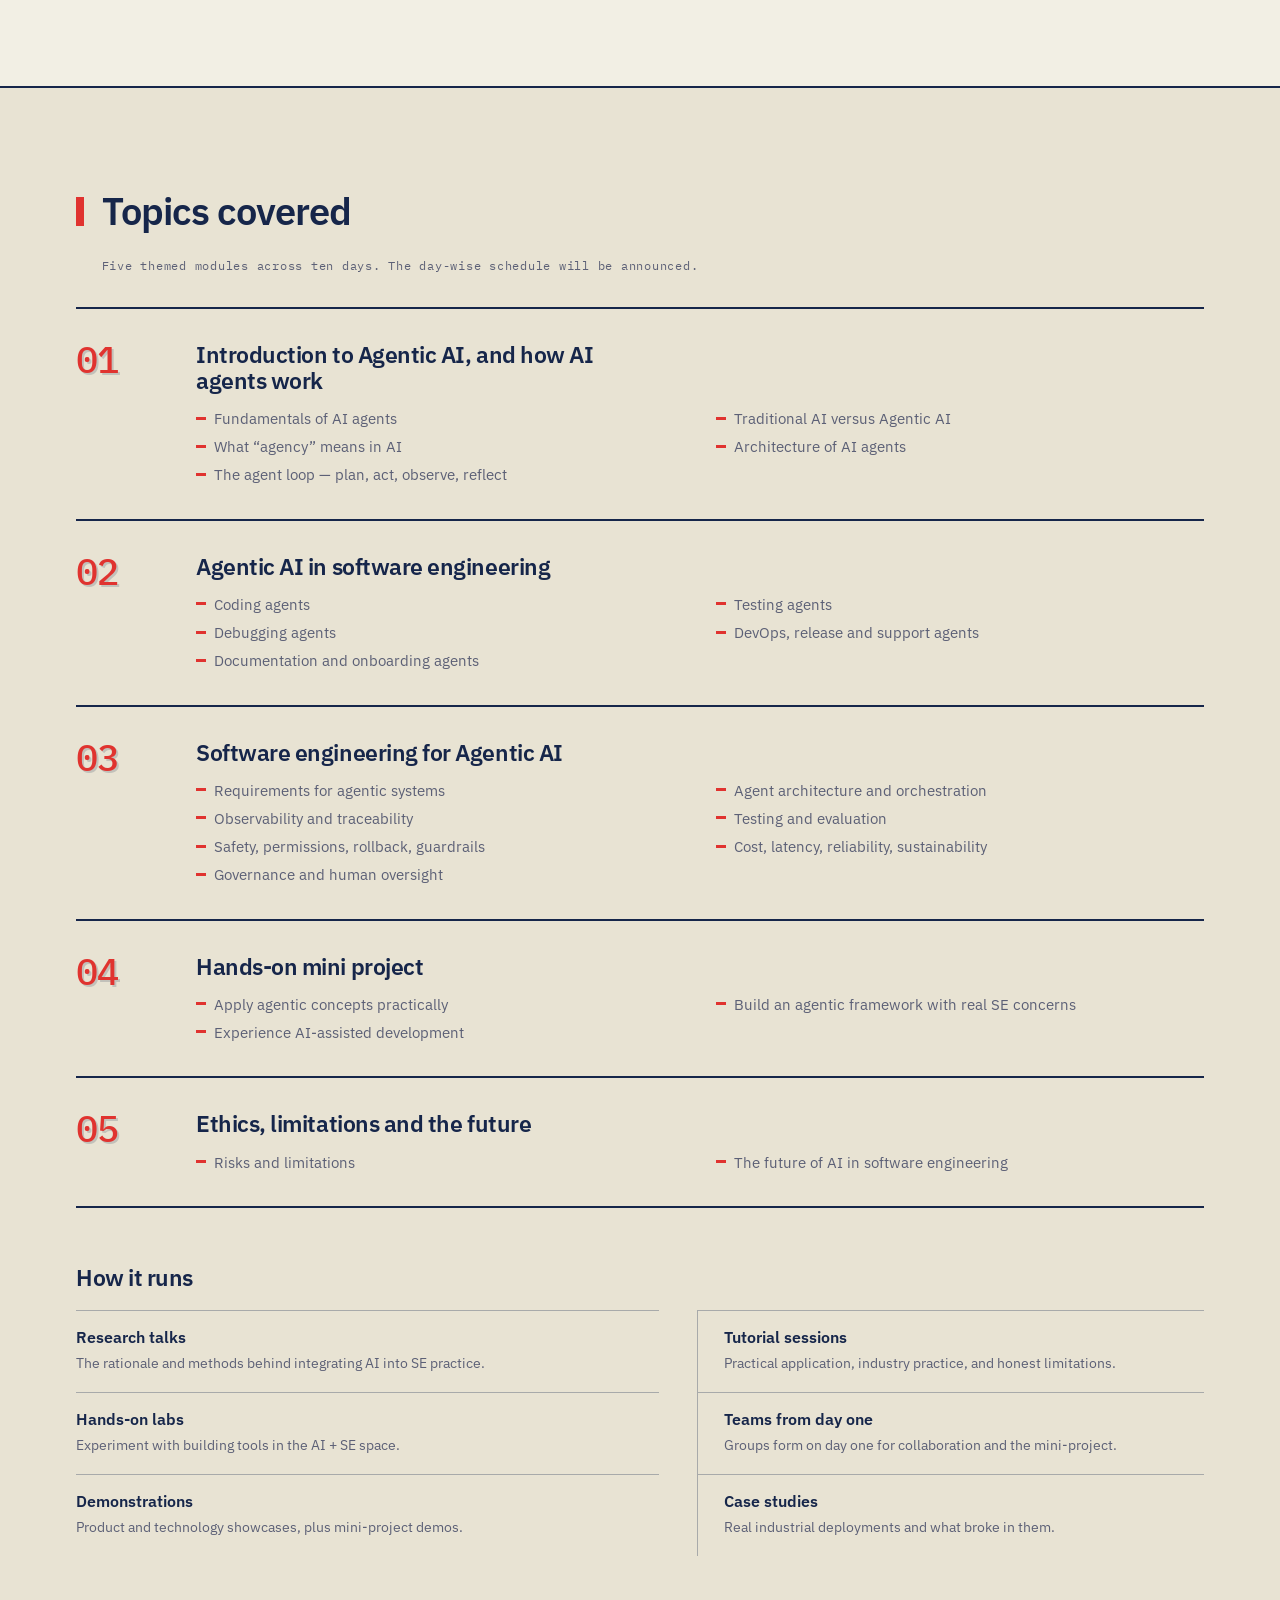
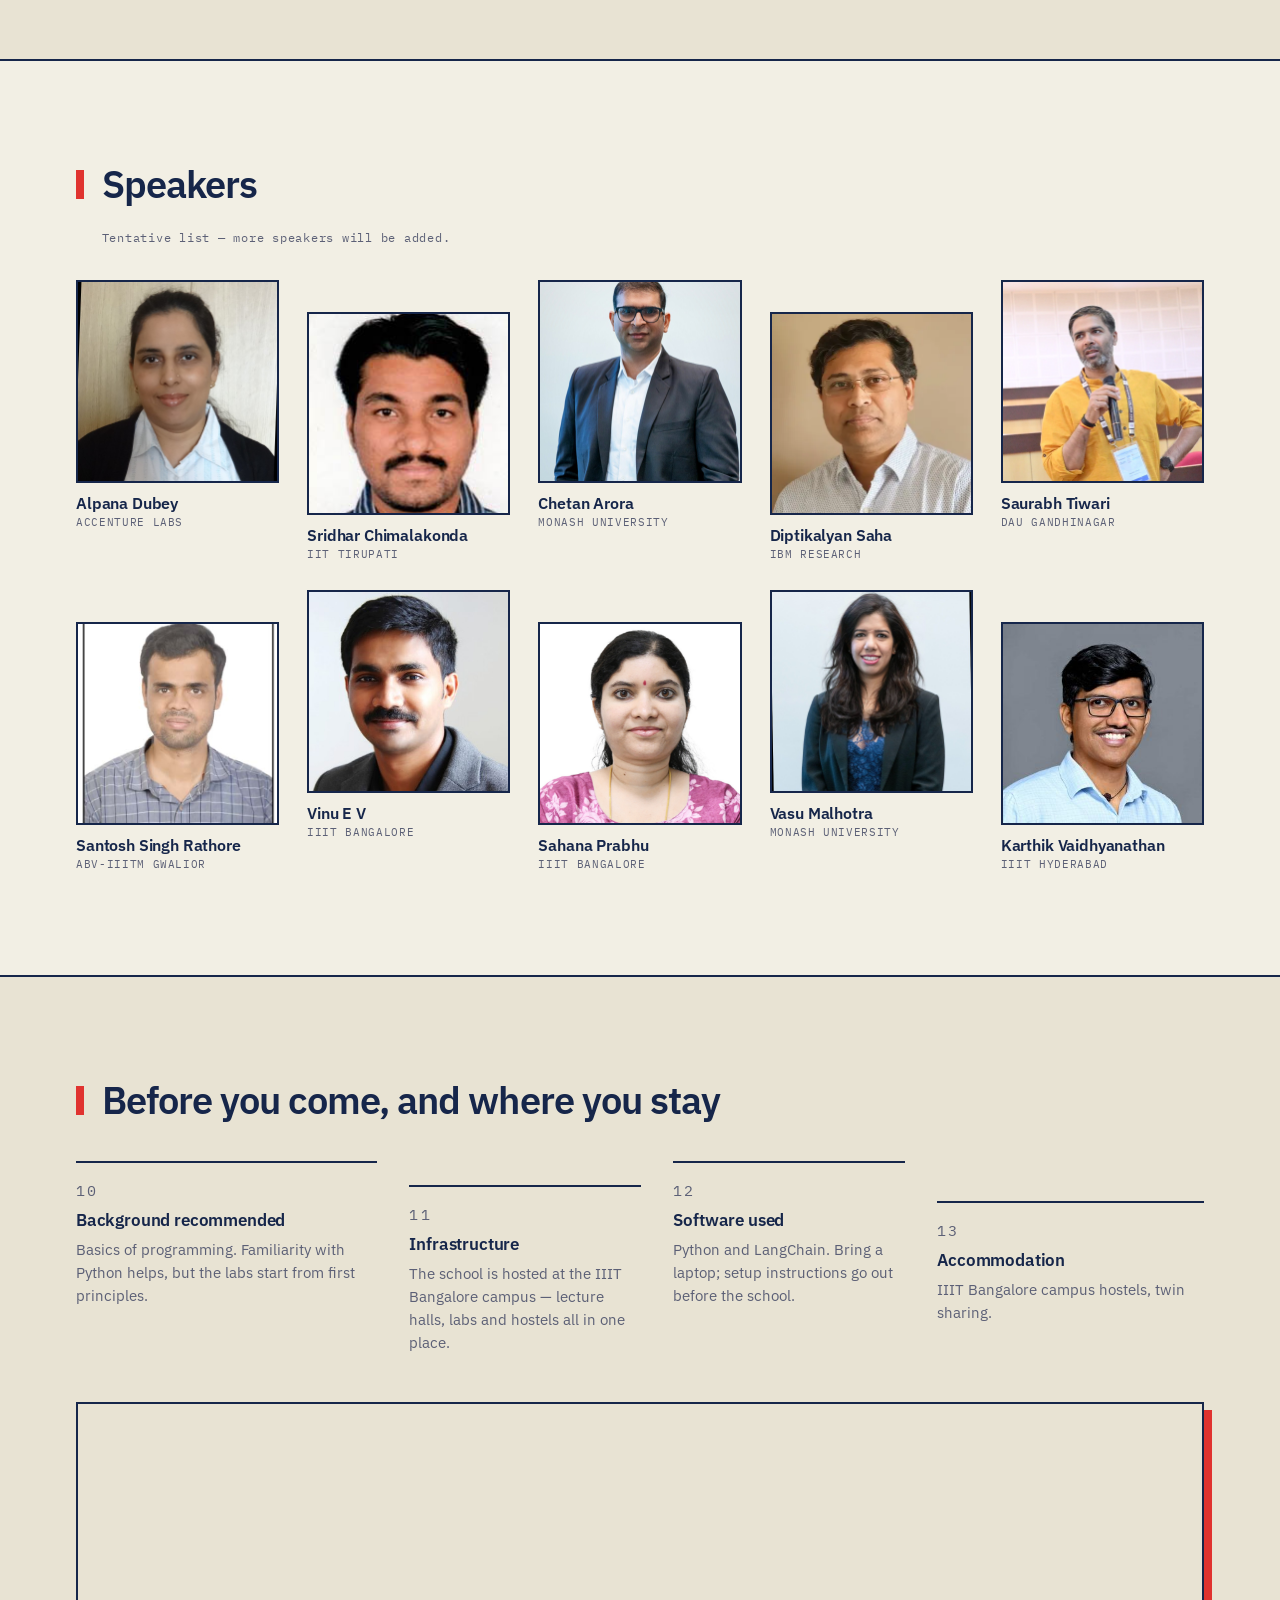
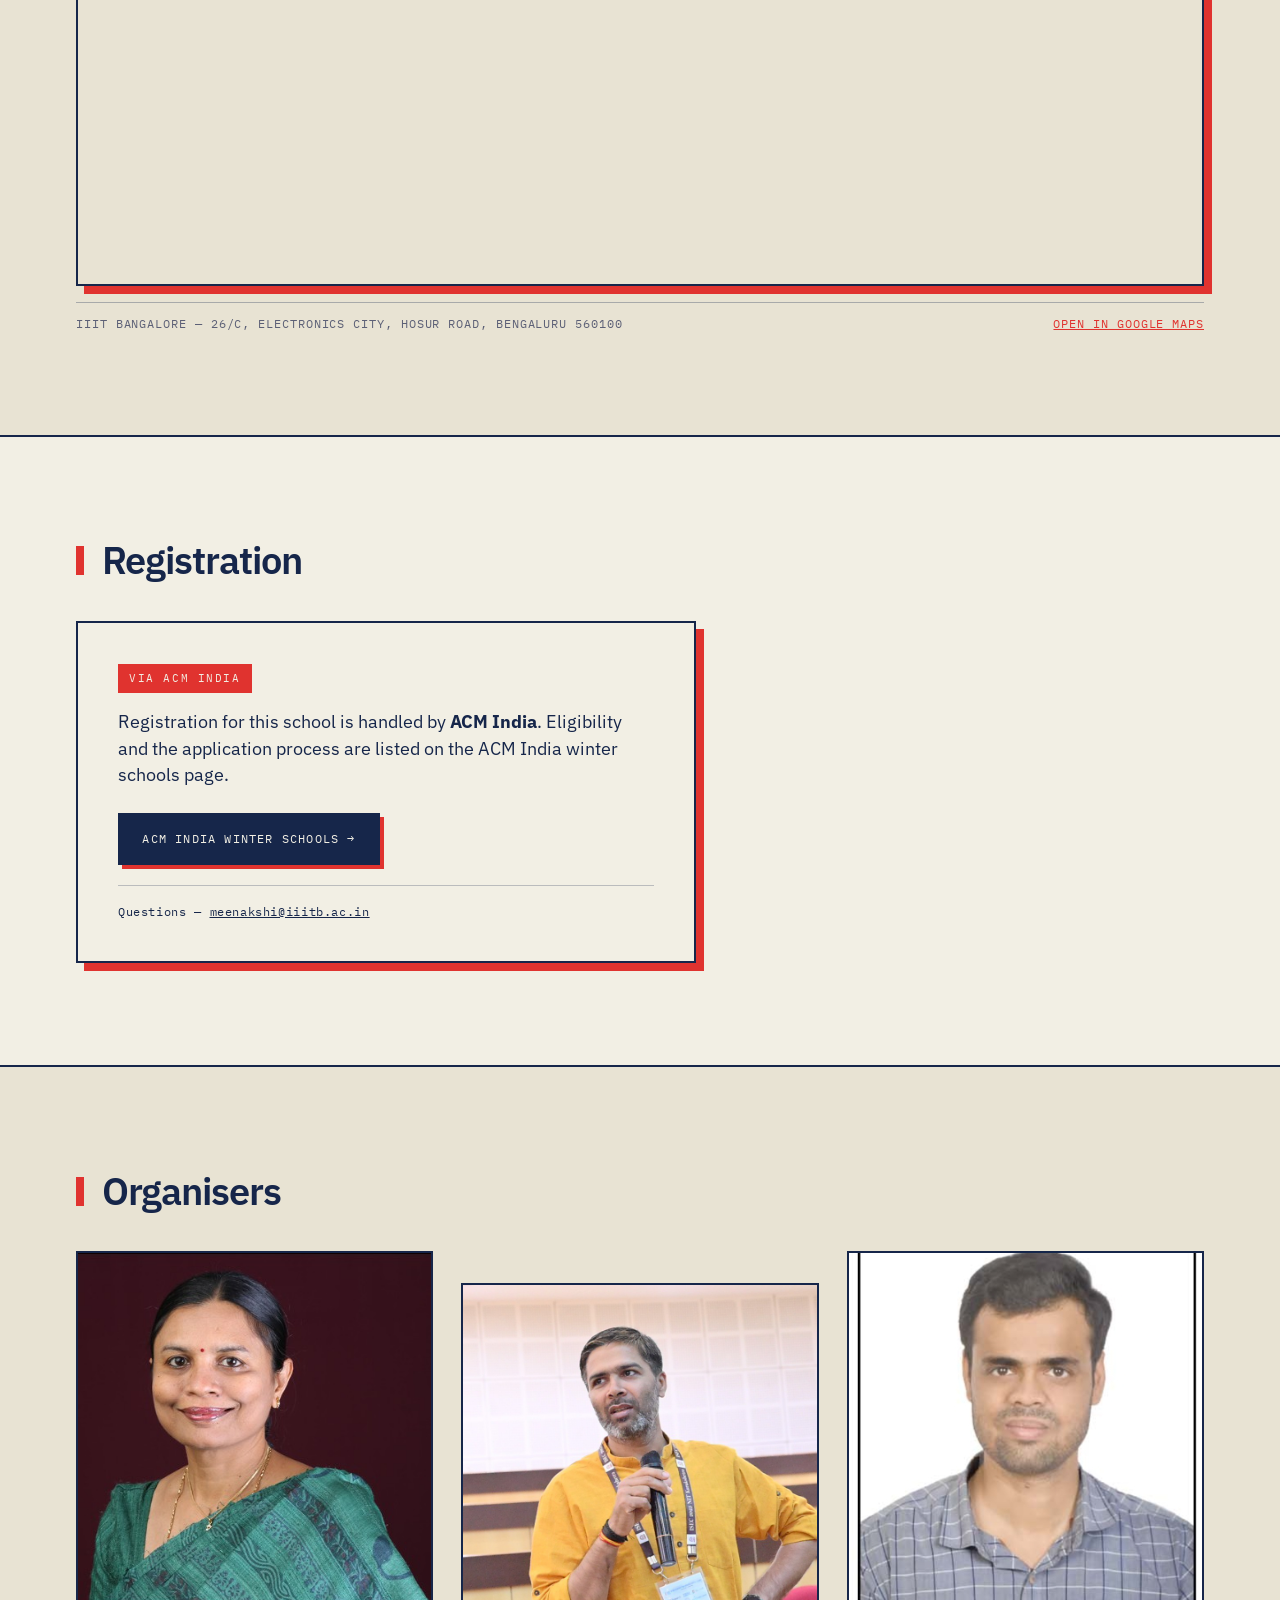
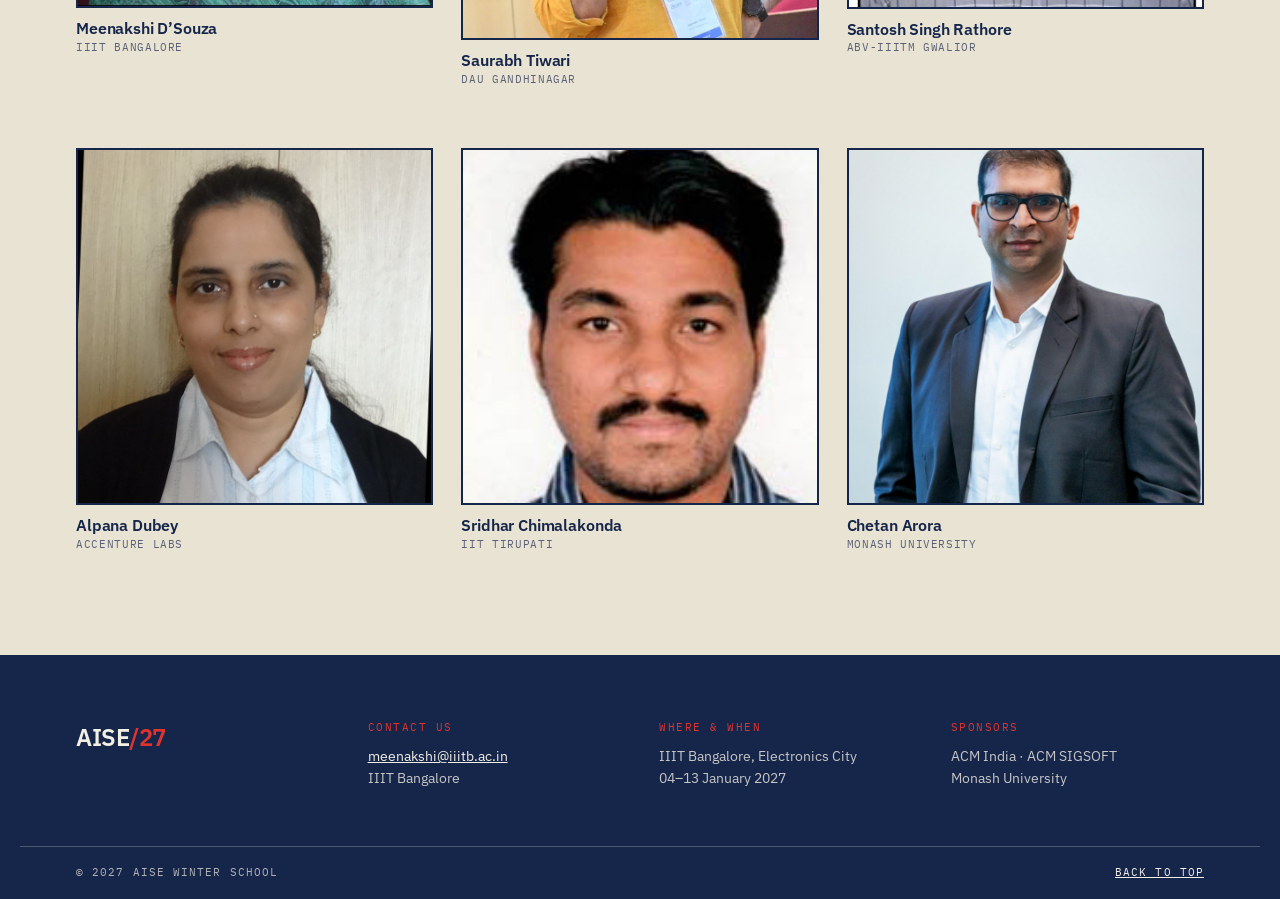
==== commit cc2160b9: "Retitle hero, switch to IBM Plex, fix logo and contact details Title: the headline was the field nam" ====
--- a/index.html
+++ b/index.html
@@ -10,7 +10,7 @@
 <meta property="og:type" content="website">
 <link rel="preconnect" href="https://fonts.googleapis.com">
 <link rel="preconnect" href="https://fonts.gstatic.com" crossorigin>
-<link href="https://fonts.googleapis.com/css2?family=Anton&family=Archivo:wght@400;500;600;700&family=IBM+Plex+Mono:wght@400;500;600&display=swap" rel="stylesheet">
+<link href="https://fonts.googleapis.com/css2?family=IBM+Plex+Sans:wght@400;500;600;700&family=IBM+Plex+Mono:wght@400;500;600&display=swap" rel="stylesheet">
 <link rel="stylesheet" href="css/style.css">
 <script>document.documentElement.classList.add('js');</script>
 </head>
@@ -24,7 +24,10 @@
 <!-- ============================================================ NAV -->
 <header class="nav" id="top">
   <div class="nav__inner">
-    <a class="nav__mark" href="#top">AISE<span>/27</span></a>
+    <a class="nav__mark" href="#top">
+      <span class="nav__logo"><img src="assets/img/logos/aise.png" alt=""></span>
+      <span class="nav__word">AISE<span>/27</span></span>
+    </a>
     <button class="nav__toggle" type="button" aria-expanded="false" aria-controls="nav-menu">
       <span class="nav__toggle-label">Menu</span>
     </button>
@@ -52,10 +55,14 @@
     <p class="kicker reveal">ACM India Winter School &middot; Women only</p>
 
     <h1 class="hero__title reveal">
-      <span>AI-Infused</span>
-      <span>Software</span>
-      <span>Engineering</span>
+      <span>AISE</span>
+      <span>Winter School</span>
+      <span>2027</span>
     </h1>
+
+    <p class="hero__sub reveal">
+      AI-Infused Software Engineering &mdash; Research and Practice
+    </p>
 
     <p class="hero__theme reveal">
       Agentic AI in Software Engineering<br>
@@ -101,12 +108,8 @@
         <dd>4 January &ndash; 13 January 2027</dd>
       </div>
       <div class="reveal">
-        <dt>Local coordinator</dt>
-        <dd>Prof Meenakshi D&rsquo;Souza &middot; <a href="mailto:meenakshi@iiitb.ac.in">meenakshi@iiitb.ac.in</a></dd>
-      </div>
-      <div class="reveal">
-        <dt>Academic coordinator</dt>
-        <dd>Prof Meenakshi D&rsquo;Souza &middot; <a href="mailto:meenakshi@iiitb.ac.in">meenakshi@iiitb.ac.in</a></dd>
+        <dt>Contact us</dt>
+        <dd><a href="mailto:meenakshi@iiitb.ac.in">meenakshi@iiitb.ac.in</a></dd>
       </div>
       <div class="reveal">
         <dt>Admission</dt>
@@ -133,7 +136,7 @@
       </li>
       <li class="reveal">
         <a href="https://www.monash.edu/" target="_blank" rel="noopener">
-          <img class="logo" src="assets/img/logos/Monash-300x300.png" alt="Monash University" loading="lazy">
+          <span class="logo-crop"><img src="assets/img/logos/Monash-300x300.png" alt="Monash University" loading="lazy"></span>
         </a>
       </li>
       <li class="reveal">
@@ -397,7 +400,7 @@
     <ul class="people people--org">
       <li class="person reveal">
         <img class="portrait" src="assets/img/organisers/meenakshi-dsouza-poa.jpg" alt="Portrait of Meenakshi D&rsquo;Souza" loading="lazy">
-        <h3>Meenakshi D&rsquo;Souza</h3><p>IIIT Bangalore &mdash; coordinator</p>
+        <h3>Meenakshi D&rsquo;Souza</h3><p>IIIT Bangalore</p>
       </li>
       <li class="person reveal">
         <img class="portrait" src="assets/img/organisers/Saurabh_Tiwari.jpg" alt="Portrait of Saurabh Tiwari" loading="lazy">
@@ -429,8 +432,8 @@
   <div class="wrap foot__inner">
     <p class="foot__mark">AISE<span>/27</span></p>
     <div>
-      <p class="foot__label">Contact</p>
-      <p><a href="mailto:meenakshi@iiitb.ac.in">meenakshi@iiitb.ac.in</a><br>Prof Meenakshi D&rsquo;Souza, IIIT Bangalore</p>
+      <p class="foot__label">Contact us</p>
+      <p><a href="mailto:meenakshi@iiitb.ac.in">meenakshi@iiitb.ac.in</a><br>IIIT Bangalore</p>
     </div>
     <div>
       <p class="foot__label">Where &amp; when</p>
--- a/css/style.css
+++ b/css/style.css
@@ -12,13 +12,18 @@
   --crimson: #E0332F;
   --mute:    #5C6076;
 
-  --sans: "Archivo", Helvetica, Arial, sans-serif;
-  --display: "Anton", "Archivo", Impact, sans-serif;
+  /* One family across the site: IBM Plex Sans for type, Plex Mono for labels,
+     dates and numerals. Institutional rather than poster-like. */
+  --sans: "IBM Plex Sans", system-ui, Helvetica, Arial, sans-serif;
+  --display: "IBM Plex Sans", system-ui, Helvetica, Arial, sans-serif;
   --mono: "IBM Plex Mono", ui-monospace, Menlo, monospace;
 
   --wrap: 1240px;
   --gutter: clamp(20px, 5vw, 56px);
   --nav-h: 56px;
+
+  /* Shared height for every sponsor logo; widths follow each mark's own ratio. */
+  --logo-h: clamp(46px, 4.4vw, 62px);
 }
 
 *, *::before, *::after { box-sizing: border-box; }
@@ -35,7 +40,7 @@
   overflow-x: hidden;
 }
 
-h1, h2, h3, h4 { margin: 0; line-height: 1.05; }
+h1, h2, h3, h4 { margin: 0; line-height: 1.12; font-weight: 600; }
 p { margin: 0 0 1rem; }
 p:last-child { margin-bottom: 0; }
 ul, ol { margin: 0; padding: 0; list-style: none; }
@@ -100,10 +105,26 @@
   height: var(--nav-h); display: flex; align-items: center; justify-content: space-between; gap: 1rem;
 }
 .nav__mark {
-  font-family: var(--display); font-size: 1.35rem; letter-spacing: 0.02em;
-  text-decoration: none; text-transform: uppercase;
-}
-.nav__mark span { color: var(--crimson); }
+  display: flex; align-items: center; gap: 0.6rem;
+  font-family: var(--display); font-size: 1.1rem; font-weight: 600;
+  letter-spacing: -0.01em; text-decoration: none; text-transform: uppercase;
+}
+.nav__word span { color: var(--crimson); }
+
+/* The AISE logo carries its full name in four lines of type, which would be
+   unreadable at nav height. This window shows only the head mark: the artwork
+   is 5400 x 2400 and the mark occupies roughly 3%-24.5% of its width, so at a
+   38px height (85.5px full width) it starts 2.6px in and runs about 19px. */
+.nav__logo {
+  display: block; flex: none;
+  width: 20px; height: 38px;
+  overflow: hidden;
+}
+.nav__logo img {
+  display: block;
+  height: 38px; width: auto; max-width: none;
+  margin-left: -2.6px;
+}
 
 .nav__menu { display: flex; gap: clamp(0.75rem, 1.7vw, 1.5rem); }
 .nav__menu a {
@@ -154,21 +175,34 @@
   margin: 0 0 clamp(1.25rem, 3vw, 2rem);
 }
 
+/* Plex Sans is far wider than the condensed face this replaced, so the display
+   scale drops accordingly — the headline fills the measure, it does not burst it. */
 .hero__title {
   font-family: var(--display);
-  font-size: clamp(3.4rem, 13vw, 11rem);
-  line-height: 0.82;
+  font-size: clamp(2.4rem, 7.6vw, 5.8rem);
+  font-weight: 600;
+  line-height: 0.98;
   text-transform: uppercase;
-  letter-spacing: 0.005em;
+  letter-spacing: -0.035em;
   margin: 0;
 }
 .hero__title span { display: block; }
-.hero__title span:nth-child(2) {
+/* The year carries the second ink, with a slight misregistration behind it. */
+.hero__title span:nth-child(3) {
   color: var(--crimson);
   mix-blend-mode: multiply;
-  margin-left: 0.06em;
-}
-.hero__title span:nth-child(3) { text-shadow: 3px 3px 0 rgba(224, 51, 47, 0.9); }
+  text-shadow: 2px 2px 0 rgba(22, 38, 74, 0.16);
+}
+
+/* The school's full name, under the event title. */
+.hero__sub {
+  font-size: clamp(1.05rem, 1.8vw, 1.45rem);
+  font-weight: 500;
+  letter-spacing: -0.01em;
+  color: var(--navy);
+  margin: clamp(1rem, 2vw, 1.5rem) 0 0;
+  max-width: 34ch;
+}
 
 /* Pushed to the right against the flush-left title: the empty zone under the
    display type is the point, not an accident. */
@@ -238,9 +272,9 @@
 
 .band__title {
   font-family: var(--display);
-  font-size: clamp(1.9rem, 4.5vw, 3.4rem);
-  text-transform: uppercase;
-  letter-spacing: 0.01em;
+  font-size: clamp(1.5rem, 3.2vw, 2.4rem);
+  font-weight: 600;
+  letter-spacing: -0.025em;
   margin-bottom: clamp(1.5rem, 3vw, 2.5rem);
   position: relative;
   padding-left: 1.6rem;
@@ -290,11 +324,12 @@
 .impact li:nth-child(2) { margin-top: 1.75rem; }
 .impact li:nth-child(3) { margin-top: 3.5rem; }
 .impact li { border-top: 2px solid var(--navy); padding-top: 1rem; }
+/* Numerals sit in the mono face — it is the label voice of the whole page. */
 .impact span {
-  font-family: var(--display); font-size: 2rem; color: var(--crimson); display: block;
-  line-height: 1; margin-bottom: 0.5rem;
-}
-.impact h3 { font-size: 1.05rem; font-family: var(--sans); font-weight: 700; margin-bottom: 0.4rem; }
+  font-family: var(--mono); font-size: 1.4rem; font-weight: 500;
+  color: var(--crimson); display: block; line-height: 1; margin-bottom: 0.6rem;
+}
+.impact h3 { font-size: 1.05rem; font-weight: 600; margin-bottom: 0.4rem; }
 .impact p { font-size: 0.93rem; color: var(--mute); }
 
 /* ------------------------------------------------------------ modules */
@@ -308,14 +343,15 @@
 }
 .module:last-of-type { border-bottom: 2px solid var(--navy); }
 .module__num {
-  font-family: var(--display); font-size: clamp(2.2rem, 4.5vw, 3.4rem);
-  line-height: 0.9; color: var(--crimson); margin: 0;
-  text-shadow: 2px 2px 0 rgba(22, 38, 74, 0.25);
+  font-family: var(--mono); font-size: clamp(1.6rem, 3vw, 2.3rem); font-weight: 500;
+  line-height: 1; color: var(--crimson); margin: 0; letter-spacing: -0.02em;
+  text-shadow: 2px 2px 0 rgba(22, 38, 74, 0.18);
 }
 .module h3 {
-  font-family: var(--sans); font-weight: 700;
-  font-size: clamp(1.15rem, 2vw, 1.55rem);
-  margin-bottom: 0.9rem; max-width: 26ch;
+  font-weight: 600;
+  font-size: clamp(1.1rem, 1.9vw, 1.45rem);
+  letter-spacing: -0.02em;
+  margin-bottom: 0.9rem; max-width: 30ch;
 }
 .module ul { display: grid; grid-template-columns: repeat(2, minmax(0, 1fr)); gap: 0.3rem 2rem; }
 .module li { font-size: 0.94rem; color: var(--mute); padding-left: 1.1rem; position: relative; }
@@ -325,8 +361,8 @@
 }
 
 .sub-title {
-  font-family: var(--display); text-transform: uppercase;
-  font-size: clamp(1.2rem, 2.2vw, 1.7rem);
+  font-family: var(--display); font-weight: 600; letter-spacing: -0.02em;
+  font-size: clamp(1.1rem, 2vw, 1.45rem);
   margin: clamp(2.5rem, 5vw, 3.5rem) 0 1.25rem;
 }
 
@@ -335,7 +371,7 @@
 .format { display: grid; grid-template-columns: minmax(0, 1.15fr) minmax(0, 1fr); gap: 0 clamp(1.5rem, 3vw, 3rem); }
 .format li { border-top: 1px solid rgba(22, 38, 74, 0.3); padding: 1.1rem 0; }
 .format li:nth-child(even) { padding-left: clamp(0.75rem, 2vw, 1.75rem); border-left: 1px solid rgba(22, 38, 74, 0.3); }
-.format h4 { font-family: var(--sans); font-size: 1rem; font-weight: 700; margin-bottom: 0.35rem; }
+.format h4 { font-size: 1rem; font-weight: 600; margin-bottom: 0.35rem; }
 .format p { font-size: 0.9rem; color: var(--mute); }
 
 /* ------------------------------------------------------------- people */
@@ -362,7 +398,7 @@
 .people > li:nth-child(even) { margin-top: clamp(0.75rem, 2.5vw, 2.25rem); }
 .people--org { grid-template-columns: repeat(3, minmax(0, 1fr)); }
 .people--org > li:nth-child(3n + 2) { margin-top: clamp(0.75rem, 2.5vw, 2.25rem); }
-.person h3 { font-family: var(--sans); font-size: 0.98rem; font-weight: 700; margin: 0.75rem 0 0.15rem; }
+.person h3 { font-size: 0.98rem; font-weight: 600; letter-spacing: -0.01em; margin: 0.75rem 0 0.15rem; }
 .person p {
   font-family: var(--mono); font-size: 0.68rem; letter-spacing: 0.06em;
   text-transform: uppercase; color: var(--mute); line-height: 1.4;
@@ -378,7 +414,7 @@
   font-family: var(--mono); font-size: 0.7rem; letter-spacing: 0.14em;
   color: var(--crimson); margin-bottom: 0.6rem;
 }
-.quad h3 { font-family: var(--sans); font-weight: 700; font-size: 1.05rem; margin-bottom: 0.5rem; }
+.quad h3 { font-weight: 600; font-size: 1.05rem; letter-spacing: -0.01em; margin-bottom: 0.5rem; }
 .quad p { font-size: 0.93rem; color: var(--mute); }
 
 /* ---------------------------------------------------------------- map */
@@ -441,9 +477,29 @@
 /* Every mark sits at one fixed height; width follows its own ratio. */
 .logo {
   display: block;
-  height: clamp(46px, 4.4vw, 62px);
+  height: var(--logo-h);
   width: auto;
   max-width: 100%;
+}
+
+/* The Monash file is a 300 x 300 canvas holding a wide lockup that occupies
+   only (13,109)-(287,190) of it — 91% of the width but 27% of the height. Sized
+   like the others its mark would render about 15px tall, so the transparent
+   padding is clipped and the artwork itself is set to the shared height.
+   Every figure below is that bounding box measured from the file. */
+.logo-crop {
+  display: block;
+  overflow: hidden;
+  height: var(--logo-h);
+  width: calc(var(--logo-h) * 274 / 81);
+}
+.logo-crop img {
+  display: block;
+  height: calc(var(--logo-h) * 300 / 81);
+  width: auto;
+  max-width: none;
+  margin-left: calc(var(--logo-h) * -13 / 81);
+  margin-top: calc(var(--logo-h) * -109 / 81);
 }
 
 /* ------------------------------------------------------------- footer */
@@ -453,7 +509,7 @@
   display: grid; grid-template-columns: minmax(0, 3fr) repeat(3, minmax(0, 3fr));
   gap: clamp(1.5rem, 3vw, 2.5rem); padding-bottom: clamp(2.5rem, 5vw, 3.5rem);
 }
-.foot__mark { font-family: var(--display); font-size: 2.2rem; text-transform: uppercase; margin: 0; }
+.foot__mark { font-family: var(--display); font-size: 1.5rem; font-weight: 600; letter-spacing: -0.02em; text-transform: uppercase; margin: 0; }
 .foot__mark span { color: var(--crimson); }
 .foot__label {
   font-family: var(--mono); font-size: 0.68rem; letter-spacing: 0.14em;
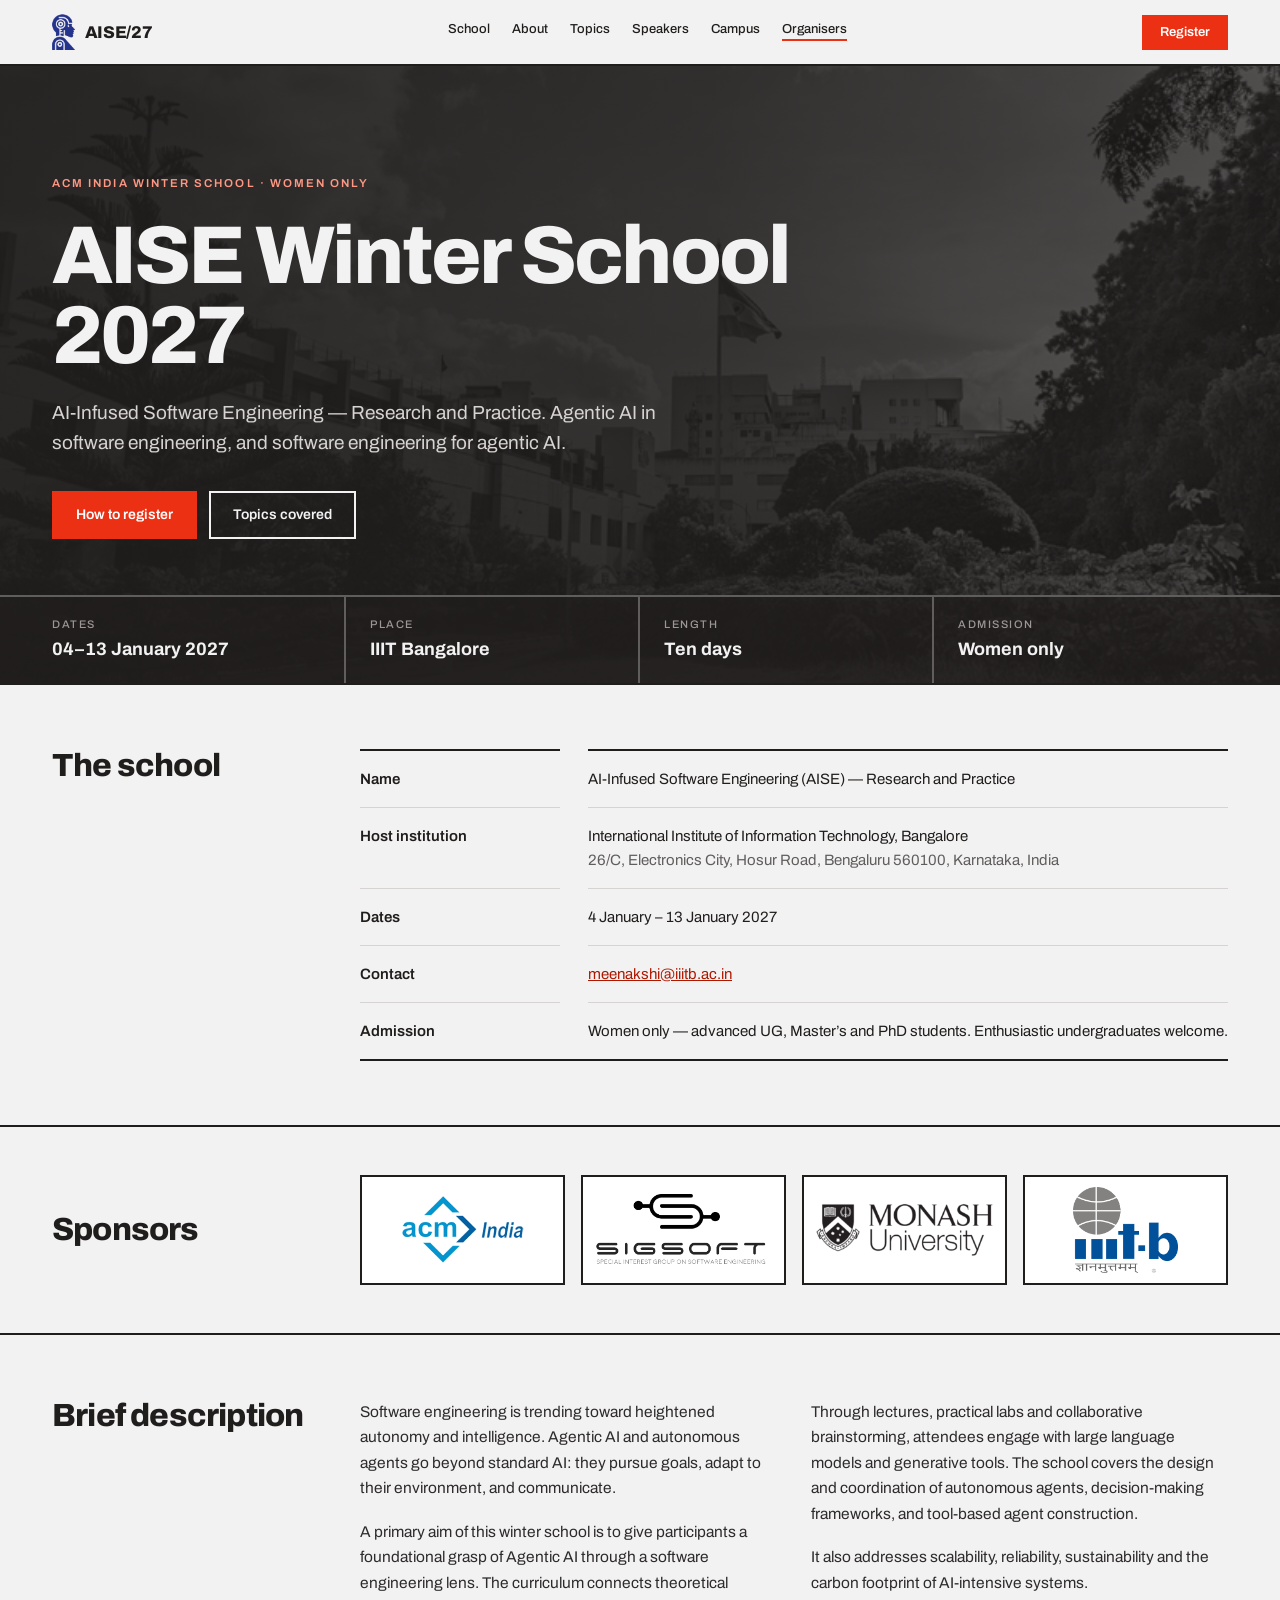
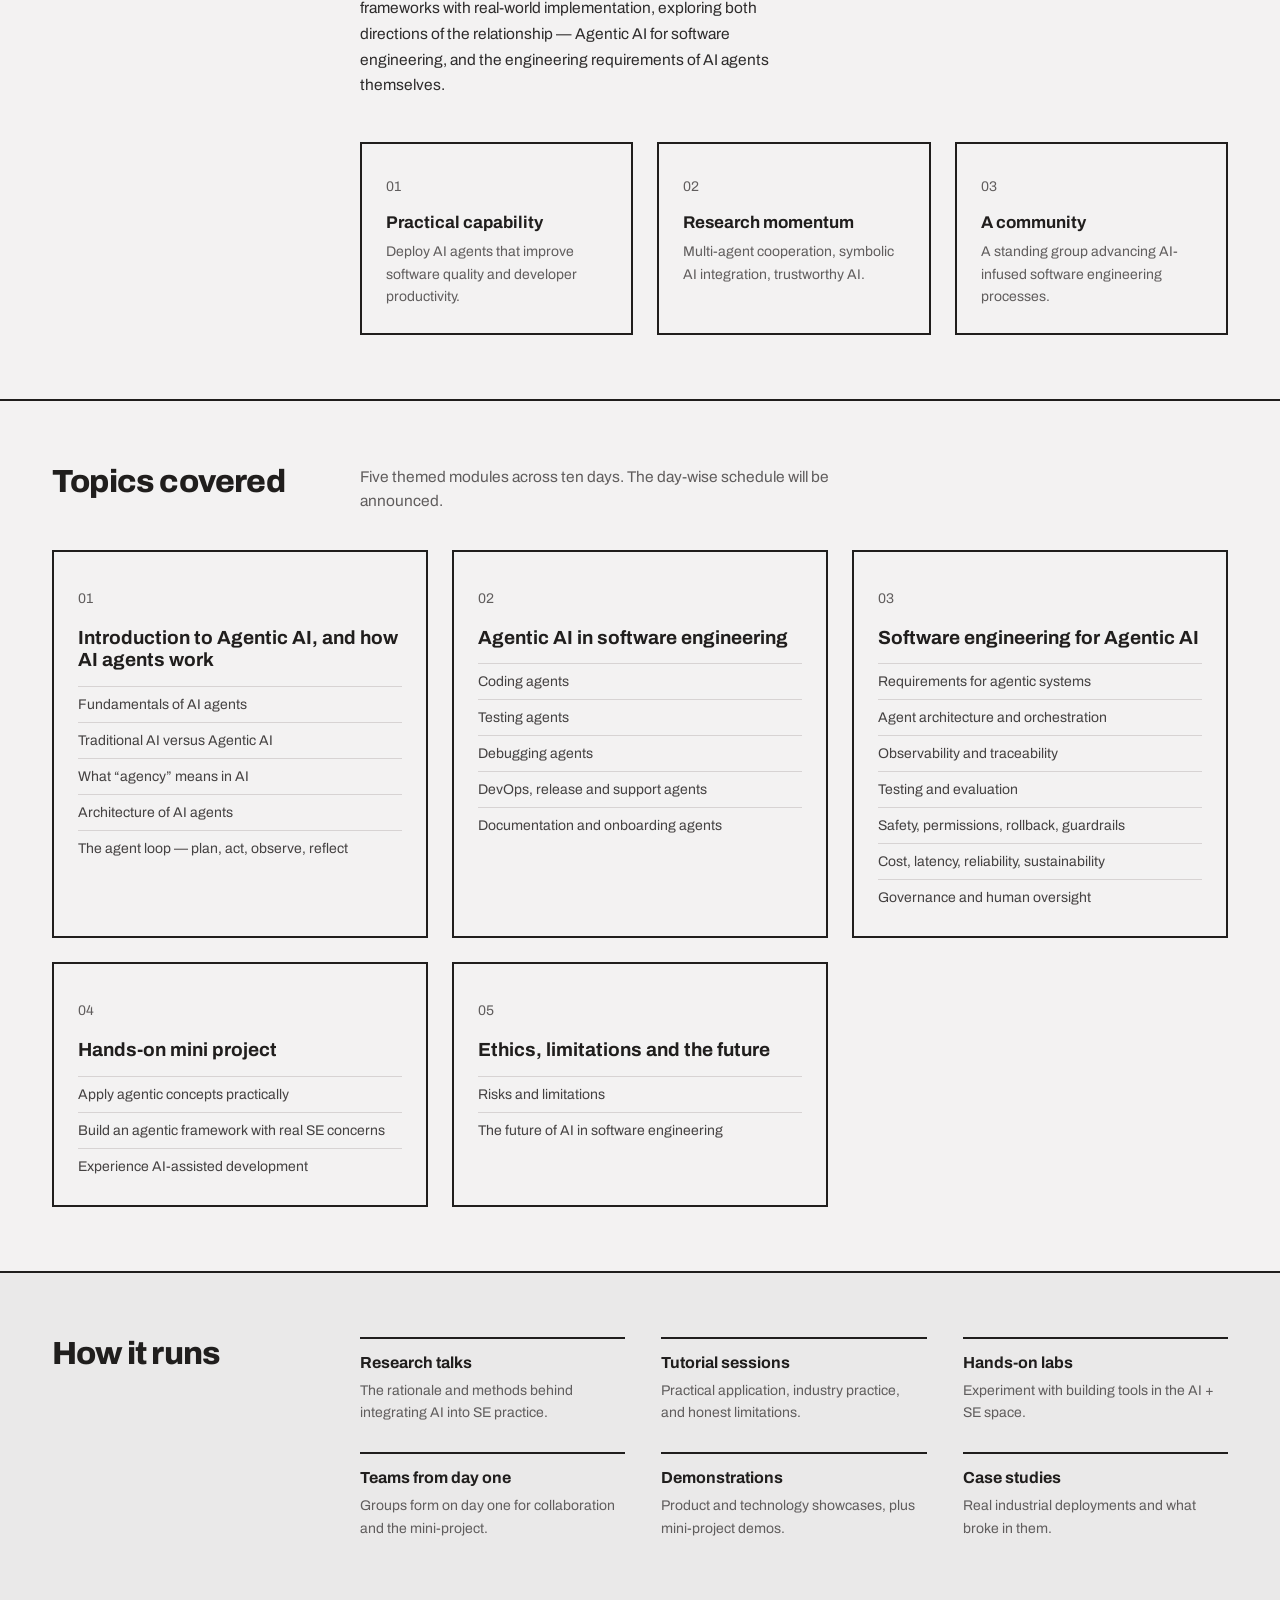
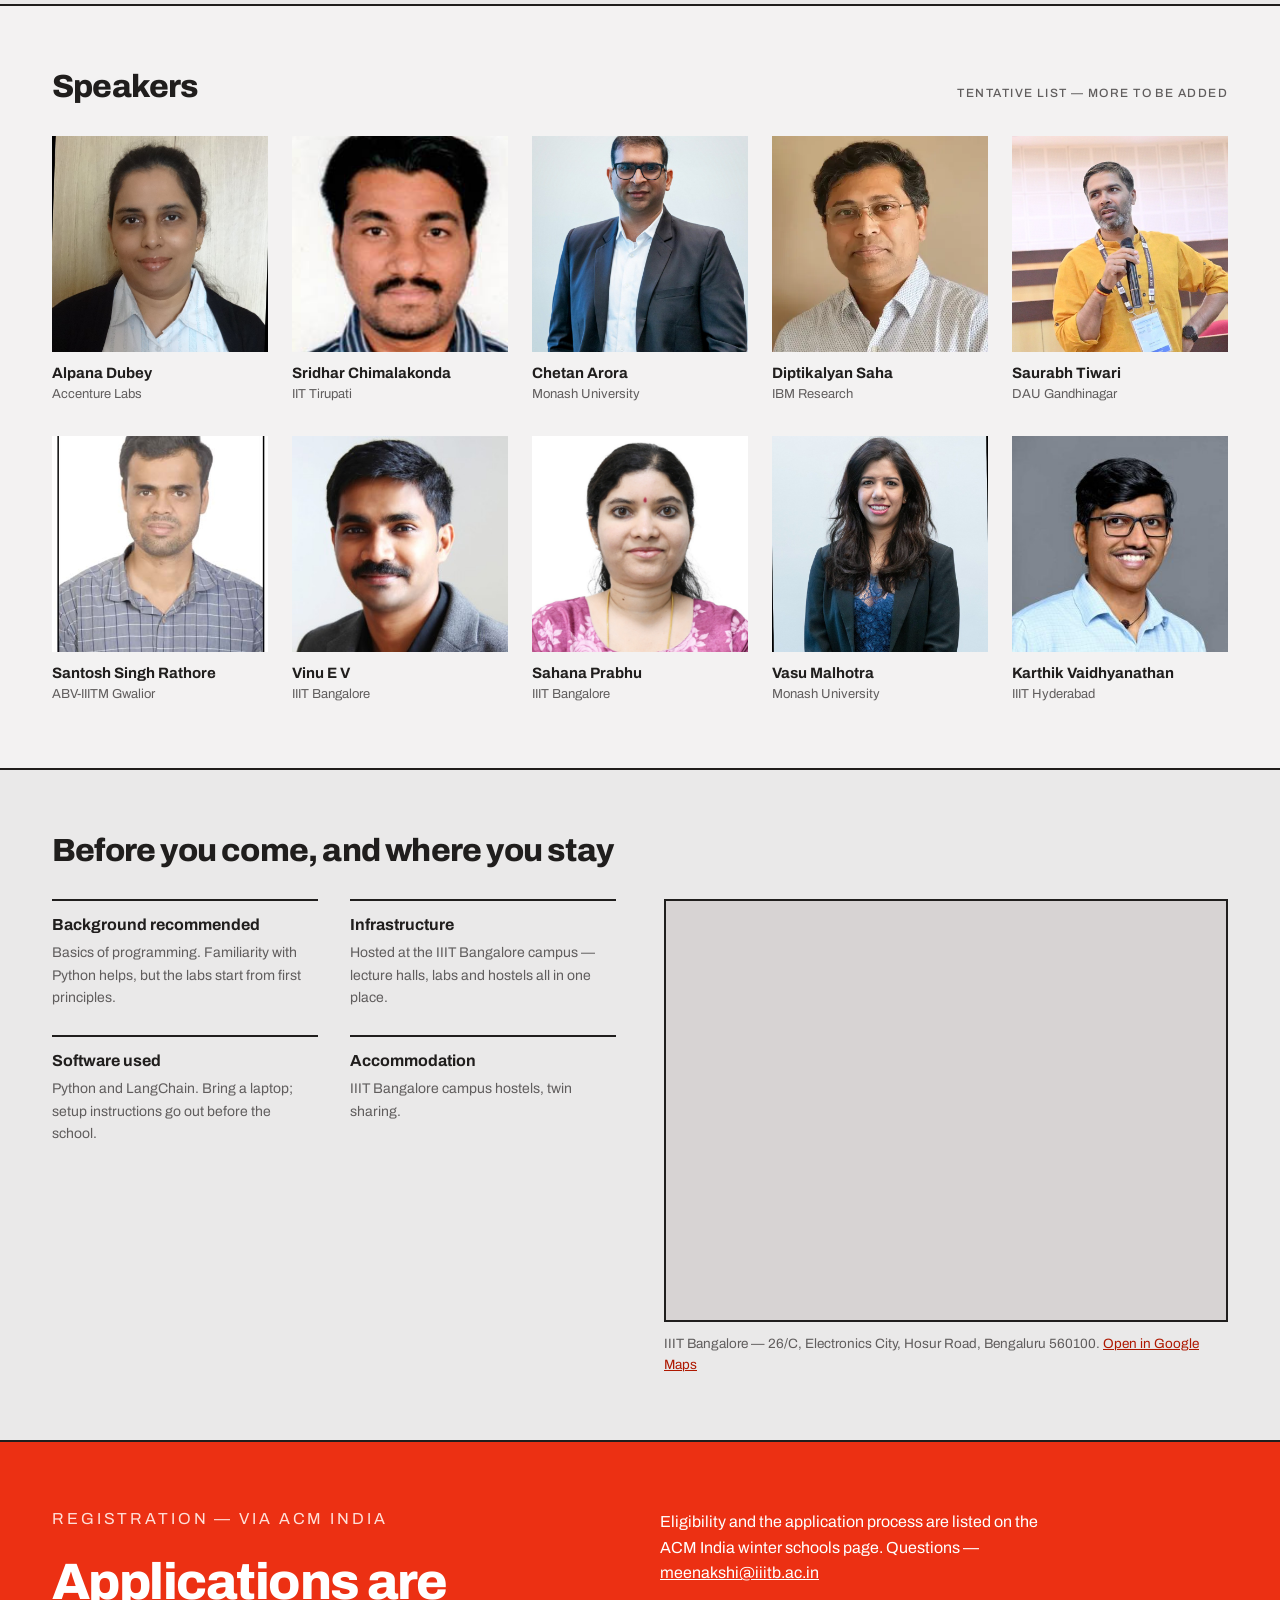
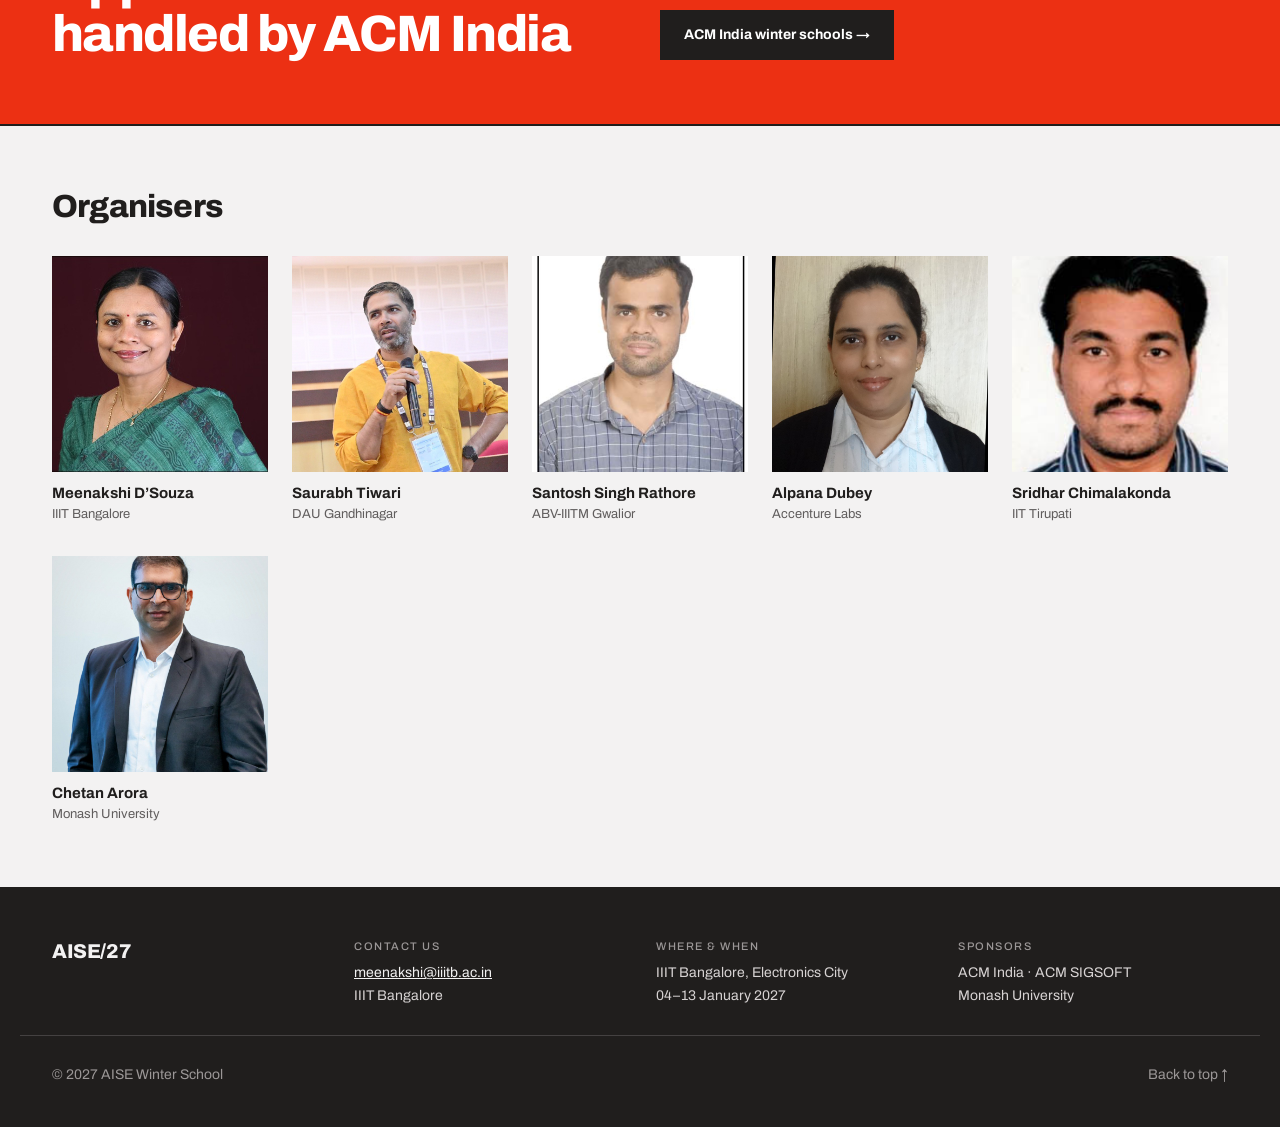
==== commit 67f2833e: "Adopt modernist design, add AISE mark, make layout responsive The site root moves to a new modernist" ====
--- a/index.html
+++ b/index.html
@@ -10,37 +10,34 @@
 <meta property="og:type" content="website">
 <link rel="preconnect" href="https://fonts.googleapis.com">
 <link rel="preconnect" href="https://fonts.gstatic.com" crossorigin>
-<link href="https://fonts.googleapis.com/css2?family=IBM+Plex+Sans:wght@400;500;600;700&family=IBM+Plex+Mono:wght@400;500;600&display=swap" rel="stylesheet">
+<link href="https://fonts.googleapis.com/css2?family=Archivo:wght@400;500;600;700;800&display=swap" rel="stylesheet">
 <link rel="stylesheet" href="css/style.css">
 <script>document.documentElement.classList.add('js');</script>
 </head>
 <body>
 
 <a class="skip" href="#main">Skip to content</a>
-<div class="grain" aria-hidden="true"></div>
-
-<p class="spine" aria-hidden="true">Winter School &mdash; AISE &mdash; 2027</p>
 
 <!-- ============================================================ NAV -->
 <header class="nav" id="top">
   <div class="nav__inner">
     <a class="nav__mark" href="#top">
       <span class="nav__logo"><img src="assets/img/logos/aise.png" alt=""></span>
-      <span class="nav__word">AISE<span>/27</span></span>
+      <span class="nav__word">AISE/27</span>
     </a>
     <button class="nav__toggle" type="button" aria-expanded="false" aria-controls="nav-menu">
       <span class="nav__toggle-label">Menu</span>
     </button>
     <nav class="nav__menu" id="nav-menu" aria-label="Sections">
       <a href="#school">School</a>
-      <a href="#sponsors">Sponsors</a>
       <a href="#about">About</a>
       <a href="#topics">Topics</a>
       <a href="#speakers">Speakers</a>
       <a href="#campus">Campus</a>
-      <a href="#registration">Register</a>
       <a href="#organisers">Organisers</a>
+      <a class="nav__menu-register" href="#registration">Register</a>
     </nav>
+    <a class="btn nav__cta" href="#registration">Register</a>
   </div>
 </header>
 
@@ -48,100 +45,77 @@
 
 <!-- =========================================================== HERO -->
 <section class="hero">
-  <div class="blob blob--a" aria-hidden="true"></div>
-  <div class="blob blob--b" aria-hidden="true"></div>
+  <img class="hero__photo" src="assets/img/IIITB2.jpg" alt="" loading="eager">
+  <div class="hero__shade" aria-hidden="true"></div>
 
   <div class="wrap hero__inner">
-    <p class="kicker reveal">ACM India Winter School &middot; Women only</p>
-
-    <h1 class="hero__title reveal">
-      <span>AISE</span>
-      <span>Winter School</span>
-      <span>2027</span>
-    </h1>
-
-    <p class="hero__sub reveal">
-      AI-Infused Software Engineering &mdash; Research and Practice
+    <p class="hero__kicker">ACM India Winter School &middot; Women only</p>
+    <h1 class="hero__title">AISE Winter School 2027</h1>
+    <p class="hero__sub">
+      AI-Infused Software Engineering &mdash; Research and Practice. Agentic AI in
+      software engineering, and software engineering for agentic AI.
     </p>
-
-    <p class="hero__theme reveal">
-      Agentic AI in Software Engineering<br>
-      &amp; Software Engineering for Agentic AI
-    </p>
-
-    <div class="hero__strip reveal">
-      <span>04&ndash;13 January 2027</span>
-      <span>IIIT Bangalore</span>
-      <span>Ten days</span>
-    </div>
-
-    <p class="hero__cta reveal">
+    <p class="hero__cta">
       <a class="btn" href="#registration">How to register</a>
       <a class="btn btn--line" href="#topics">Topics covered</a>
     </p>
   </div>
 
-  <figure class="hero__figure wrap reveal">
-    <img class="hero__img" src="assets/img/IIITB2.jpg" alt="The IIIT Bangalore campus" loading="eager">
-  </figure>
+  <div class="facts">
+    <dl class="wrap facts__grid">
+      <div><dt class="eyebrow">Dates</dt><dd class="facts__value">04&ndash;13 January 2027</dd></div>
+      <div><dt class="eyebrow">Place</dt><dd class="facts__value">IIIT Bangalore</dd></div>
+      <div><dt class="eyebrow">Length</dt><dd class="facts__value">Ten days</dd></div>
+      <div><dt class="eyebrow">Admission</dt><dd class="facts__value">Women only</dd></div>
+    </dl>
+  </div>
 </section>
 
 <!-- =================================== 1–5 SCHOOL / HOST / DATES / COORDS -->
 <section class="band" id="school">
-  <div class="wrap">
-    <h2 class="band__title reveal">The school</h2>
-
-    <dl class="ledger">
-      <div class="reveal">
-        <dt>Name of the school</dt>
-        <dd>AI-Infused Software Engineering (AISE) &mdash; Research and Practice</dd>
-      </div>
-      <div class="reveal">
-        <dt>Host institution</dt>
-        <dd>
-          International Institute of Information Technology, Bangalore<br>
-          <span class="sub">26/C, Electronics City, Hosur Road, Bengaluru 560100, Karnataka, India</span>
-        </dd>
-      </div>
-      <div class="reveal">
-        <dt>Dates</dt>
-        <dd>4 January &ndash; 13 January 2027</dd>
-      </div>
-      <div class="reveal">
-        <dt>Contact us</dt>
-        <dd><a href="mailto:meenakshi@iiitb.ac.in">meenakshi@iiitb.ac.in</a></dd>
-      </div>
-      <div class="reveal">
-        <dt>Admission</dt>
-        <dd>Women only &mdash; advanced UG, Master&rsquo;s and PhD students. Enthusiastic undergraduates welcome.</dd>
-      </div>
+  <div class="wrap band__inner split">
+    <h2 class="h2 reveal">The school</h2>
+    <dl class="ledger reveal">
+      <dt>Name</dt>
+      <dd>AI-Infused Software Engineering (AISE) &mdash; Research and Practice</dd>
+      <dt>Host institution</dt>
+      <dd>
+        International Institute of Information Technology, Bangalore<br>
+        <span class="sub">26/C, Electronics City, Hosur Road, Bengaluru 560100, Karnataka, India</span>
+      </dd>
+      <dt>Dates</dt>
+      <dd>4 January &ndash; 13 January 2027</dd>
+      <dt>Contact</dt>
+      <dd><a href="mailto:meenakshi@iiitb.ac.in">meenakshi@iiitb.ac.in</a></dd>
+      <dt>Admission</dt>
+      <dd>Women only &mdash; advanced UG, Master&rsquo;s and PhD students. Enthusiastic undergraduates welcome.</dd>
     </dl>
   </div>
 </section>
 
 <!-- ======================================================= 6 SPONSORS -->
-<section class="band band--ink" id="sponsors">
-  <div class="wrap">
-    <h2 class="band__title reveal">Sponsors</h2>
-    <ul class="logos">
-      <li class="reveal">
+<section class="band" id="sponsors">
+  <div class="wrap split sponsors__inner">
+    <h2 class="h2 reveal">Sponsors</h2>
+    <ul class="logos reveal">
+      <li>
         <a href="https://india.acm.org/" target="_blank" rel="noopener">
-          <img class="logo" src="assets/img/logos/acmlogo.png" alt="ACM India" loading="lazy">
+          <img src="assets/img/logos/acmlogo.png" alt="ACM India" loading="lazy">
         </a>
       </li>
-      <li class="reveal">
+      <li>
         <a href="https://www.sigsoft.org/" target="_blank" rel="noopener">
-          <img class="logo" src="assets/img/logos/sigsoft-D6cWwEez.png" alt="ACM SIGSOFT" loading="lazy">
+          <img src="assets/img/logos/sigsoft-D6cWwEez.png" alt="ACM SIGSOFT" loading="lazy">
         </a>
       </li>
-      <li class="reveal">
+      <li>
         <a href="https://www.monash.edu/" target="_blank" rel="noopener">
           <span class="logo-crop"><img src="assets/img/logos/Monash-300x300.png" alt="Monash University" loading="lazy"></span>
         </a>
       </li>
-      <li class="reveal">
+      <li>
         <a href="https://www.iiitb.ac.in/" target="_blank" rel="noopener">
-          <img class="logo" src="assets/img/logos/IIITB_logo1.png" alt="IIIT Bangalore" loading="lazy">
+          <img src="assets/img/logos/IIITB_logo1.png" alt="IIIT Bangalore" loading="lazy">
         </a>
       </li>
     </ul>
@@ -150,139 +124,135 @@
 
 <!-- ========================================================== 7 ABOUT -->
 <section class="band" id="about">
-  <div class="wrap">
-    <h2 class="band__title reveal">Brief description</h2>
-
-    <div class="cols">
-      <div class="reveal">
-        <p class="lede">
-          Software engineering is trending toward heightened autonomy and
-          intelligence. Agentic AI and autonomous agents go beyond standard AI:
-          they pursue goals, adapt to their environment, and communicate.
-        </p>
-        <p>
-          A primary aim of this winter school is to give participants a
-          foundational grasp of Agentic AI through a software engineering lens.
-          The curriculum connects theoretical frameworks with real-world
-          implementation, exploring both directions of the relationship &mdash;
-          Agentic AI for software engineering, and the engineering requirements
-          of AI agents themselves.
-        </p>
+  <div class="wrap band__inner split">
+    <h2 class="h2 reveal">Brief description</h2>
+    <div>
+      <div class="prose reveal">
+        <div>
+          <p>
+            Software engineering is trending toward heightened autonomy and
+            intelligence. Agentic AI and autonomous agents go beyond standard AI:
+            they pursue goals, adapt to their environment, and communicate.
+          </p>
+          <p>
+            A primary aim of this winter school is to give participants a
+            foundational grasp of Agentic AI through a software engineering lens.
+            The curriculum connects theoretical frameworks with real-world
+            implementation, exploring both directions of the relationship &mdash;
+            Agentic AI for software engineering, and the engineering requirements
+            of AI agents themselves.
+          </p>
+        </div>
+        <div>
+          <p>
+            Through lectures, practical labs and collaborative brainstorming,
+            attendees engage with large language models and generative tools. The
+            school covers the design and coordination of autonomous agents,
+            decision-making frameworks, and tool-based agent construction.
+          </p>
+          <p>
+            It also addresses scalability, reliability, sustainability and the
+            carbon footprint of AI-intensive systems.
+          </p>
+        </div>
       </div>
-      <div class="reveal">
-        <p>
-          Through lectures, practical labs and collaborative brainstorming,
-          attendees engage with large language models and generative tools. The
-          school covers the design and coordination of autonomous agents,
-          decision-making frameworks, and tool-based agent construction, and
-          addresses scalability, reliability, sustainability and the carbon
-          footprint of AI-intensive systems.
-        </p>
-        <p>
-          The event is expected to have a threefold impact: practical skills for
-          deploying AI agents, momentum for academic inquiry into multi-agent and
-          trustworthy AI, and a research community dedicated to AI-infused
-          software engineering.
-        </p>
-      </div>
-    </div>
-
-    <ul class="impact">
-      <li class="reveal"><span>01</span><h3>Practical capability</h3><p>Deploy AI agents that improve software quality and developer productivity.</p></li>
-      <li class="reveal"><span>02</span><h3>Research momentum</h3><p>Multi-agent cooperation, symbolic AI integration, trustworthy AI.</p></li>
-      <li class="reveal"><span>03</span><h3>A community</h3><p>A standing group advancing AI-infused software engineering processes.</p></li>
-    </ul>
+
+      <ul class="cards cards--about">
+        <li class="card reveal"><p class="num">01</p><h3>Practical capability</h3><p>Deploy AI agents that improve software quality and developer productivity.</p></li>
+        <li class="card reveal"><p class="num">02</p><h3>Research momentum</h3><p>Multi-agent cooperation, symbolic AI integration, trustworthy AI.</p></li>
+        <li class="card reveal"><p class="num">03</p><h3>A community</h3><p>A standing group advancing AI-infused software engineering processes.</p></li>
+      </ul>
+    </div>
   </div>
 </section>
 
 <!-- ========================================================= 8 TOPICS -->
-<section class="band band--tint" id="topics">
-  <div class="wrap">
-    <h2 class="band__title reveal">Topics covered</h2>
-    <p class="band__note reveal">Five themed modules across ten days. The day-wise schedule will be announced.</p>
-
-    <ol class="modules">
-      <li class="module reveal">
-        <p class="module__num">01</p>
-        <div>
-          <h3>Introduction to Agentic AI, and how AI agents work</h3>
-          <ul>
-            <li>Fundamentals of AI agents</li>
-            <li>Traditional AI versus Agentic AI</li>
-            <li>What &ldquo;agency&rdquo; means in AI</li>
-            <li>Architecture of AI agents</li>
-            <li>The agent loop &mdash; plan, act, observe, reflect</li>
-          </ul>
-        </div>
-      </li>
-      <li class="module reveal">
-        <p class="module__num">02</p>
-        <div>
-          <h3>Agentic AI in software engineering</h3>
-          <ul>
-            <li>Coding agents</li>
-            <li>Testing agents</li>
-            <li>Debugging agents</li>
-            <li>DevOps, release and support agents</li>
-            <li>Documentation and onboarding agents</li>
-          </ul>
-        </div>
-      </li>
-      <li class="module reveal">
-        <p class="module__num">03</p>
-        <div>
-          <h3>Software engineering for Agentic AI</h3>
-          <ul>
-            <li>Requirements for agentic systems</li>
-            <li>Agent architecture and orchestration</li>
-            <li>Observability and traceability</li>
-            <li>Testing and evaluation</li>
-            <li>Safety, permissions, rollback, guardrails</li>
-            <li>Cost, latency, reliability, sustainability</li>
-            <li>Governance and human oversight</li>
-          </ul>
-        </div>
-      </li>
-      <li class="module reveal">
-        <p class="module__num">04</p>
-        <div>
-          <h3>Hands-on mini project</h3>
-          <ul>
-            <li>Apply agentic concepts practically</li>
-            <li>Build an agentic framework with real SE concerns</li>
-            <li>Experience AI-assisted development</li>
-          </ul>
-        </div>
-      </li>
-      <li class="module reveal">
-        <p class="module__num">05</p>
-        <div>
-          <h3>Ethics, limitations and the future</h3>
-          <ul>
-            <li>Risks and limitations</li>
-            <li>The future of AI in software engineering</li>
-          </ul>
-        </div>
+<section class="band" id="topics">
+  <div class="wrap band__inner">
+    <div class="split band__head">
+      <h2 class="h2 reveal">Topics covered</h2>
+      <p class="note reveal">Five themed modules across ten days. The day-wise schedule will be announced.</p>
+    </div>
+
+    <ol class="cards cards--topics">
+      <li class="card card--topic reveal">
+        <p class="num">01</p>
+        <h3>Introduction to Agentic AI, and how AI agents work</h3>
+        <ul>
+          <li>Fundamentals of AI agents</li>
+          <li>Traditional AI versus Agentic AI</li>
+          <li>What &ldquo;agency&rdquo; means in AI</li>
+          <li>Architecture of AI agents</li>
+          <li>The agent loop &mdash; plan, act, observe, reflect</li>
+        </ul>
+      </li>
+      <li class="card card--topic reveal">
+        <p class="num">02</p>
+        <h3>Agentic AI in software engineering</h3>
+        <ul>
+          <li>Coding agents</li>
+          <li>Testing agents</li>
+          <li>Debugging agents</li>
+          <li>DevOps, release and support agents</li>
+          <li>Documentation and onboarding agents</li>
+        </ul>
+      </li>
+      <li class="card card--topic reveal">
+        <p class="num">03</p>
+        <h3>Software engineering for Agentic AI</h3>
+        <ul>
+          <li>Requirements for agentic systems</li>
+          <li>Agent architecture and orchestration</li>
+          <li>Observability and traceability</li>
+          <li>Testing and evaluation</li>
+          <li>Safety, permissions, rollback, guardrails</li>
+          <li>Cost, latency, reliability, sustainability</li>
+          <li>Governance and human oversight</li>
+        </ul>
+      </li>
+      <li class="card card--topic reveal">
+        <p class="num">04</p>
+        <h3>Hands-on mini project</h3>
+        <ul>
+          <li>Apply agentic concepts practically</li>
+          <li>Build an agentic framework with real SE concerns</li>
+          <li>Experience AI-assisted development</li>
+        </ul>
+      </li>
+      <li class="card card--topic reveal">
+        <p class="num">05</p>
+        <h3>Ethics, limitations and the future</h3>
+        <ul>
+          <li>Risks and limitations</li>
+          <li>The future of AI in software engineering</li>
+        </ul>
       </li>
     </ol>
-
-    <h3 class="sub-title reveal">How it runs</h3>
-    <ul class="format">
-      <li class="reveal"><h4>Research talks</h4><p>The rationale and methods behind integrating AI into SE practice.</p></li>
-      <li class="reveal"><h4>Tutorial sessions</h4><p>Practical application, industry practice, and honest limitations.</p></li>
-      <li class="reveal"><h4>Hands-on labs</h4><p>Experiment with building tools in the AI + SE space.</p></li>
-      <li class="reveal"><h4>Teams from day one</h4><p>Groups form on day one for collaboration and the mini-project.</p></li>
-      <li class="reveal"><h4>Demonstrations</h4><p>Product and technology showcases, plus mini-project demos.</p></li>
-      <li class="reveal"><h4>Case studies</h4><p>Real industrial deployments and what broke in them.</p></li>
+  </div>
+</section>
+
+<!-- ==================================================== HOW IT RUNS -->
+<section class="band band--tint">
+  <div class="wrap band__inner split">
+    <h2 class="h2 reveal">How it runs</h2>
+    <ul class="items">
+      <li class="item reveal"><h3>Research talks</h3><p>The rationale and methods behind integrating AI into SE practice.</p></li>
+      <li class="item reveal"><h3>Tutorial sessions</h3><p>Practical application, industry practice, and honest limitations.</p></li>
+      <li class="item reveal"><h3>Hands-on labs</h3><p>Experiment with building tools in the AI + SE space.</p></li>
+      <li class="item reveal"><h3>Teams from day one</h3><p>Groups form on day one for collaboration and the mini-project.</p></li>
+      <li class="item reveal"><h3>Demonstrations</h3><p>Product and technology showcases, plus mini-project demos.</p></li>
+      <li class="item reveal"><h3>Case studies</h3><p>Real industrial deployments and what broke in them.</p></li>
     </ul>
   </div>
 </section>
 
 <!-- ======================================================= 9 SPEAKERS -->
 <section class="band" id="speakers">
-  <div class="wrap">
-    <h2 class="band__title reveal">Speakers</h2>
-    <p class="band__note reveal">Tentative list &mdash; more speakers will be added.</p>
+  <div class="wrap band__inner">
+    <div class="band__row">
+      <h2 class="h2 reveal">Speakers</h2>
+      <p class="tag reveal">Tentative list &mdash; more to be added</p>
+    </div>
 
     <ul class="people">
       <li class="person reveal">
@@ -331,73 +301,59 @@
 
 <!-- ============================ 10–13 BACKGROUND / CAMPUS / SOFTWARE / STAY -->
 <section class="band band--tint" id="campus">
-  <div class="wrap">
-    <h2 class="band__title reveal">Before you come, and where you stay</h2>
-
-    <div class="quad">
-      <article class="reveal">
-        <p class="quad__num">10</p>
-        <h3>Background recommended</h3>
-        <p>Basics of programming. Familiarity with Python helps, but the labs start from first principles.</p>
-      </article>
-      <article class="reveal">
-        <p class="quad__num">11</p>
-        <h3>Infrastructure</h3>
-        <p>The school is hosted at the IIIT Bangalore campus &mdash; lecture halls, labs and hostels all in one place.</p>
-      </article>
-      <article class="reveal">
-        <p class="quad__num">12</p>
-        <h3>Software used</h3>
-        <p>Python and LangChain. Bring a laptop; setup instructions go out before the school.</p>
-      </article>
-      <article class="reveal">
-        <p class="quad__num">13</p>
-        <h3>Accommodation</h3>
-        <p>IIIT Bangalore campus hostels, twin sharing.</p>
-      </article>
-    </div>
-
-    <figure class="map reveal">
-      <iframe
-        title="Map showing IIIT Bangalore, Electronics City, Hosur Road, Bengaluru"
-        src="https://www.google.com/maps?q=IIIT%20Bangalore%2C%2026%2FC%20Electronics%20City%2C%20Hosur%20Road%2C%20Bengaluru%20560100&amp;output=embed"
-        loading="lazy"
-        referrerpolicy="no-referrer-when-downgrade"
-        allowfullscreen></iframe>
-      <figcaption>
-        <span>IIIT Bangalore &mdash; 26/C, Electronics City, Hosur Road, Bengaluru 560100</span>
-        <a href="https://www.google.com/maps/search/?api=1&amp;query=IIIT+Bangalore+Electronics+City" target="_blank" rel="noopener">Open in Google Maps</a>
-      </figcaption>
-    </figure>
+  <div class="wrap band__inner">
+    <h2 class="h2 reveal">Before you come, and where you stay</h2>
+
+    <div class="campus">
+      <ul class="items items--campus">
+        <li class="item reveal"><h3>Background recommended</h3><p>Basics of programming. Familiarity with Python helps, but the labs start from first principles.</p></li>
+        <li class="item reveal"><h3>Infrastructure</h3><p>Hosted at the IIIT Bangalore campus &mdash; lecture halls, labs and hostels all in one place.</p></li>
+        <li class="item reveal"><h3>Software used</h3><p>Python and LangChain. Bring a laptop; setup instructions go out before the school.</p></li>
+        <li class="item reveal"><h3>Accommodation</h3><p>IIIT Bangalore campus hostels, twin sharing.</p></li>
+      </ul>
+
+      <figure class="map reveal">
+        <div class="map__frame">
+          <iframe
+            title="Map showing IIIT Bangalore, Electronics City, Hosur Road, Bengaluru"
+            src="https://www.google.com/maps?q=IIIT%20Bangalore%2C%2026%2FC%20Electronics%20City%2C%20Hosur%20Road%2C%20Bengaluru%20560100&amp;output=embed"
+            loading="lazy"
+            referrerpolicy="no-referrer-when-downgrade"
+            allowfullscreen></iframe>
+        </div>
+        <figcaption>
+          IIIT Bangalore &mdash; 26/C, Electronics City, Hosur Road, Bengaluru 560100.
+          <a href="https://www.google.com/maps/search/?api=1&amp;query=IIIT+Bangalore+Electronics+City" target="_blank" rel="noopener">Open in Google Maps</a>
+        </figcaption>
+      </figure>
+    </div>
   </div>
 </section>
 
 <!-- =================================================== REGISTRATION -->
-<section class="band" id="registration">
-  <div class="wrap">
-    <h2 class="band__title reveal">Registration</h2>
-
-    <div class="notice reveal">
-      <p class="notice__flag">Via ACM India</p>
-      <p class="notice__text">
-        Registration for this school is handled by <strong>ACM India</strong>.
+<section class="band register" id="registration">
+  <div class="wrap band__inner register__inner">
+    <div class="reveal">
+      <p class="register__kicker">Registration &mdash; via ACM India</p>
+      <h2>Applications are handled by ACM India</h2>
+    </div>
+    <div class="reveal">
+      <p>
         Eligibility and the application process are listed on the ACM India
-        winter schools page.
+        winter schools page. Questions &mdash;
+        <a href="mailto:meenakshi@iiitb.ac.in">meenakshi@iiitb.ac.in</a>
       </p>
-      <p class="notice__cta">
-        <a class="btn" href="https://india.acm.org/education/acm-india-winter-schools-2026" target="_blank" rel="noopener">ACM India winter schools &rarr;</a>
-      </p>
-      <p class="notice__meta">Questions &mdash; <a href="mailto:meenakshi@iiitb.ac.in">meenakshi@iiitb.ac.in</a></p>
+      <a class="btn btn--ink" href="https://india.acm.org/education/acm-india-winter-schools-2026" target="_blank" rel="noopener">ACM India winter schools &rarr;</a>
     </div>
   </div>
 </section>
 
 <!-- ===================================================== 14 ORGANISERS -->
-<section class="band band--tint" id="organisers">
-  <div class="wrap">
-    <h2 class="band__title reveal">Organisers</h2>
-
-    <ul class="people people--org">
+<section class="band" id="organisers">
+  <div class="wrap band__inner">
+    <h2 class="h2 h2--spaced reveal">Organisers</h2>
+
+    <ul class="people">
       <li class="person reveal">
         <img class="portrait" src="assets/img/organisers/meenakshi-dsouza-poa.jpg" alt="Portrait of Meenakshi D&rsquo;Souza" loading="lazy">
         <h3>Meenakshi D&rsquo;Souza</h3><p>IIIT Bangalore</p>
@@ -430,23 +386,23 @@
 
 <footer class="foot">
   <div class="wrap foot__inner">
-    <p class="foot__mark">AISE<span>/27</span></p>
+    <p class="foot__mark">AISE/27</p>
     <div>
-      <p class="foot__label">Contact us</p>
+      <p class="eyebrow">Contact us</p>
       <p><a href="mailto:meenakshi@iiitb.ac.in">meenakshi@iiitb.ac.in</a><br>IIIT Bangalore</p>
     </div>
     <div>
-      <p class="foot__label">Where &amp; when</p>
+      <p class="eyebrow">Where &amp; when</p>
       <p>IIIT Bangalore, Electronics City<br>04&ndash;13 January 2027</p>
     </div>
     <div>
-      <p class="foot__label">Sponsors</p>
+      <p class="eyebrow">Sponsors</p>
       <p>ACM India &middot; ACM SIGSOFT<br>Monash University</p>
     </div>
   </div>
   <div class="wrap foot__base">
     <p>&copy; 2027 AISE Winter School</p>
-    <p><a href="#top">Back to top</a></p>
+    <p><a href="#top">Back to top &uarr;</a></p>
   </div>
 </footer>
 
--- a/css/style.css
+++ b/css/style.css
@@ -1,29 +1,31 @@
 /* ==========================================================================
    AISE Winter School 2027 — stylesheet
-   Riso print poster: two inks (navy + crimson) on newsprint, halftone dots,
-   overprint via mix-blend-mode, deliberate misregistration on display type.
-   Edit the tokens below to reskin the whole site.
+   Modernist: one ink on warm grey, a single signal red, 2px rules, Archivo
+   throughout. Edit the tokens below to reskin the whole site.
    ========================================================================== */
 
 :root {
-  --paper:   #F2EFE4;
-  --paper-2: #E8E3D3;
-  --navy:    #16264A;
-  --crimson: #E0332F;
-  --mute:    #5C6076;
-
-  /* One family across the site: IBM Plex Sans for type, Plex Mono for labels,
-     dates and numerals. Institutional rather than poster-like. */
-  --sans: "IBM Plex Sans", system-ui, Helvetica, Arial, sans-serif;
-  --display: "IBM Plex Sans", system-ui, Helvetica, Arial, sans-serif;
-  --mono: "IBM Plex Mono", ui-monospace, Menlo, monospace;
+  --paper:   #F3F2F2;
+  --paper-2: #EAE9E9;
+  --ink:     #201E1D;
+  --ink-2:   #2D2B2B;
+  --grey-1:  #444141;
+  --grey-2:  #605D5D;
+  --grey-3:  #7D7979;
+  --grey-4:  #9B9797;
+  --rule:    #D7D3D3;
+
+  --accent:       #EC3013;
+  --accent-hover: #DD2B0F;
+  --accent-deep:  #AE1800;
+  --accent-soft:  #FF9783;
+  --accent-pale:  #FFE0D9;
+
+  --sans: "Archivo", system-ui, Helvetica, Arial, sans-serif;
 
   --wrap: 1240px;
-  --gutter: clamp(20px, 5vw, 56px);
-  --nav-h: 56px;
-
-  /* Shared height for every sponsor logo; widths follow each mark's own ratio. */
-  --logo-h: clamp(46px, 4.4vw, 62px);
+  --gutter: 32px;
+  --line: 2px solid var(--ink);
 }
 
 *, *::before, *::after { box-sizing: border-box; }
@@ -33,552 +35,462 @@
 body {
   margin: 0;
   background: var(--paper);
-  color: var(--navy);
+  color: var(--ink);
   font-family: var(--sans);
-  font-size: clamp(1rem, 0.96rem + 0.2vw, 1.08rem);
-  line-height: 1.55;
+  -webkit-font-smoothing: antialiased;
   overflow-x: hidden;
-}
-
-h1, h2, h3, h4 { margin: 0; line-height: 1.12; font-weight: 600; }
-p { margin: 0 0 1rem; }
-p:last-child { margin-bottom: 0; }
-ul, ol { margin: 0; padding: 0; list-style: none; }
-a { color: inherit; }
-
-:focus-visible { outline: 2px solid var(--crimson); outline-offset: 3px; }
+  /* Long unbroken strings — email addresses, URLs — wrap instead of pushing
+     the page wider than a phone. */
+  overflow-wrap: break-word;
+}
+
+a { color: var(--ink); }
+a:hover { color: var(--accent-deep); }
+:focus-visible { outline: 2px solid var(--accent); outline-offset: 2px; }
+::selection { background: #FFC4B8; }
+img { max-width: 100%; display: block; }
+h1, h2, h3, p, ul, ol, dl, dd, figure { margin: 0; }
+ul, ol { padding: 0; list-style: none; }
 
 .skip {
-  position: absolute; left: -9999px; top: 0; z-index: 100;
-  background: var(--navy); color: var(--paper); padding: 0.75rem 1rem;
-  font-family: var(--mono); font-size: 0.72rem; letter-spacing: 0.1em; text-transform: uppercase;
-}
-.skip:focus { left: 0; }
-
-.wrap {
-  width: 100%; max-width: var(--wrap); margin-inline: auto; padding-inline: var(--gutter);
-}
-
-/* ------------------------------------------------- paper grain overlay */
-
-.grain {
-  position: fixed;
-  inset: 0;
-  z-index: 40;
-  pointer-events: none;
-  opacity: 0.5;
-  background-image:
-    radial-gradient(rgba(22, 38, 74, 0.16) 0.5px, transparent 0.6px),
-    radial-gradient(rgba(224, 51, 47, 0.10) 0.5px, transparent 0.6px);
-  background-size: 3px 3px, 4px 4px;
-  background-position: 0 0, 1px 2px;
-  mix-blend-mode: multiply;
-}
-
-/* ------------------------------------------------------ rotated spine */
-
-.spine {
-  position: fixed;
-  left: 10px;
-  top: 55%;
-  transform: translateY(-50%);
-  writing-mode: vertical-rl;
-  margin: 0;
-  z-index: 30;
-  font-family: var(--mono);
-  font-size: 0.66rem;
-  letter-spacing: 0.4em;
+  position: absolute; left: 8px; top: -60px; z-index: 50;
+  background: var(--ink); color: var(--paper); padding: 10px 14px;
+  font: 600 13px/1 var(--sans); text-decoration: none;
+}
+.skip:focus { top: 8px; color: var(--paper); }
+
+.wrap { max-width: var(--wrap); margin-inline: auto; padding-inline: var(--gutter); }
+
+/* ------------------------------------------------------------------ type */
+
+.eyebrow {
+  font: 500 11px/1 var(--sans);
+  letter-spacing: .14em;
   text-transform: uppercase;
-  color: var(--crimson);
-  pointer-events: none;
-}
-
-/* ---------------------------------------------------------------- nav */
+  color: var(--grey-4);
+}
+
+.h2 {
+  font: 800 clamp(24px, 2.6vw, 32px)/1.05 var(--sans);
+  letter-spacing: -.025em;
+}
+
+.h2--spaced { margin-bottom: 32px; }
+
+.note { font: 400 15.5px/1.6 var(--sans); color: var(--grey-2); max-width: 60ch; }
+
+.num { font: 700 13px/1 var(--sans); color: var(--accent); }
+
+/* --------------------------------------------------------------- buttons */
+
+.btn {
+  display: inline-block;
+  text-decoration: none;
+  font: 600 14px/1 var(--sans);
+  padding: 15px 22px;
+  background: var(--accent);
+  color: #fff;
+  border: 2px solid var(--accent);
+  transition: background .15s ease, border-color .15s ease;
+}
+.btn:hover { background: var(--accent-hover); border-color: var(--accent-hover); color: #fff; }
+
+.btn--line { background: transparent; border-color: var(--paper); color: var(--paper); }
+.btn--line:hover { background: var(--paper); border-color: var(--paper); color: var(--ink); }
+
+.btn--ink { background: var(--ink); border-color: var(--ink); font-weight: 700; padding: 16px 22px; }
+.btn--ink:hover { background: #000; border-color: #000; }
+
+/* ------------------------------------------------------------------- nav */
 
 .nav {
-  position: sticky; top: 0; z-index: 50;
+  position: sticky; top: 0; z-index: 20;
   background: var(--paper);
-  border-bottom: 2px solid var(--navy);
-}
+  border-bottom: var(--line);
+}
+
 .nav__inner {
-  max-width: var(--wrap); margin-inline: auto; padding-inline: var(--gutter);
-  height: var(--nav-h); display: flex; align-items: center; justify-content: space-between; gap: 1rem;
-}
-.nav__mark {
-  display: flex; align-items: center; gap: 0.6rem;
-  font-family: var(--display); font-size: 1.1rem; font-weight: 600;
-  letter-spacing: -0.01em; text-decoration: none; text-transform: uppercase;
-}
-.nav__word span { color: var(--crimson); }
-
-/* The AISE logo carries its full name in four lines of type, which would be
-   unreadable at nav height. This window shows only the head mark: the artwork
-   is 5400 x 2400 and the mark occupies roughly 3%-24.5% of its width, so at a
-   38px height (85.5px full width) it starts 2.6px in and runs about 19px. */
+  max-width: var(--wrap); margin: 0 auto;
+  padding: 14px var(--gutter);
+  display: flex; align-items: center; justify-content: space-between; gap: 24px;
+}
+
+.nav__mark { display: flex; align-items: center; gap: 10px; text-decoration: none; }
+.nav__word { font: 800 17px/1 var(--sans); letter-spacing: -.02em; }
+
+/* The AISE logo is a 5400 x 2400 lockup: a head mark plus four lines of
+   wordmark and an "AISE 2026" line under the mark. At nav height the wordmark
+   would be unreadable, so this window shows only the head mark — measured from
+   the file as the blue pixels in (166,170)-(1315,2003), 1149 x 1833. */
 .nav__logo {
-  display: block; flex: none;
-  width: 20px; height: 38px;
-  overflow: hidden;
+  --mark-h: 36px;
+  display: block; flex: none; overflow: hidden;
+  height: var(--mark-h);
+  width: calc(var(--mark-h) * 1149 / 1833);
 }
 .nav__logo img {
   display: block;
-  height: 38px; width: auto; max-width: none;
-  margin-left: -2.6px;
-}
-
-.nav__menu { display: flex; gap: clamp(0.75rem, 1.7vw, 1.5rem); }
-.nav__menu a {
-  font-family: var(--mono); font-size: 0.7rem; letter-spacing: 0.08em;
-  text-transform: uppercase; text-decoration: none; color: var(--mute);
-  padding: 0.3rem 0; border-bottom: 2px solid transparent;
-}
-.nav__menu a:hover { color: var(--navy); }
-.nav__menu a.is-active { color: var(--crimson); border-bottom-color: var(--crimson); }
+  height: calc(var(--mark-h) * 2400 / 1833);
+  width: auto; max-width: none;
+  margin-left: calc(var(--mark-h) * -166 / 1833);
+  margin-top: calc(var(--mark-h) * -170 / 1833);
+}
+
+.nav__menu { display: flex; flex-wrap: wrap; gap: 22px; font: 500 13px/1 var(--sans); }
+.nav__menu a { text-decoration: none; padding-bottom: 3px; border-bottom: 2px solid transparent; }
+.nav__menu a.is-active { border-bottom-color: var(--accent); }
+
+/* Desktop has the Register button; the collapsed menu needs its own link. */
+.nav__menu-register { display: none; }
+
+.nav__cta { font-size: 13px; padding: 11px 18px; border-width: 0; }
 
 .nav__toggle {
-  display: none; background: var(--crimson); color: var(--paper);
-  border: 2px solid var(--navy); font-family: var(--mono); font-size: 0.7rem;
-  letter-spacing: 0.1em; text-transform: uppercase; padding: 0.45rem 0.8rem; cursor: pointer;
-}
-
-/* --------------------------------------------------------------- hero */
-
-.hero { position: relative; overflow: hidden; padding-top: clamp(2.5rem, 7vw, 5rem); }
-
-.blob {
-  position: absolute;
-  border-radius: 50%;
-  mix-blend-mode: multiply;
-  pointer-events: none;
-  opacity: 0.85;
-}
-.blob--a {
-  width: min(46vw, 560px); aspect-ratio: 1;
-  right: -8vw; top: -6vw;
-  background:
-    radial-gradient(rgba(224, 51, 47, 0.85) 1.1px, transparent 1.2px) 0 0 / 6px 6px,
-    radial-gradient(circle at 50% 50%, rgba(224, 51, 47, 0.35), rgba(224, 51, 47, 0) 70%);
-}
-.blob--b {
-  width: min(30vw, 340px); aspect-ratio: 1;
-  right: 18vw; top: 16vw;
-  background:
-    radial-gradient(rgba(22, 38, 74, 0.7) 1px, transparent 1.1px) 0 0 / 7px 7px;
-  opacity: 0.5;
-}
-
-.hero__inner { position: relative; z-index: 2; }
-
-.kicker {
-  font-family: var(--mono); font-size: 0.72rem; letter-spacing: 0.18em;
-  text-transform: uppercase; color: var(--crimson);
-  margin: 0 0 clamp(1.25rem, 3vw, 2rem);
-}
-
-/* Plex Sans is far wider than the condensed face this replaced, so the display
-   scale drops accordingly — the headline fills the measure, it does not burst it. */
+  display: none;
+  font: 600 13px/1 var(--sans);
+  background: none; border: var(--line); color: var(--ink);
+  padding: 9px 12px; cursor: pointer;
+}
+
+/* ------------------------------------------------------------------ hero */
+
+.hero {
+  position: relative;
+  background: var(--ink);
+  color: var(--paper);
+  border-bottom: var(--line);
+  overflow: hidden;
+}
+
+.hero__photo {
+  position: absolute; inset: 0;
+  width: 100%; height: 100%;
+  object-fit: cover;
+  filter: grayscale(1);
+}
+
+.hero__shade {
+  position: absolute; inset: 0;
+  background: linear-gradient(90deg, rgba(32,30,29,.94) 0%, rgba(32,30,29,.88) 55%, rgba(32,30,29,.72) 100%);
+}
+
+.hero__inner { position: relative; padding-top: 112px; }
+
+.hero__kicker {
+  font: 600 11.5px/1 var(--sans);
+  letter-spacing: .18em; text-transform: uppercase;
+  color: var(--accent-soft);
+}
+
 .hero__title {
-  font-family: var(--display);
-  font-size: clamp(2.4rem, 7.6vw, 5.8rem);
-  font-weight: 600;
-  line-height: 0.98;
-  text-transform: uppercase;
-  letter-spacing: -0.035em;
-  margin: 0;
-}
-.hero__title span { display: block; }
-/* The year carries the second ink, with a slight misregistration behind it. */
-.hero__title span:nth-child(3) {
-  color: var(--crimson);
-  mix-blend-mode: multiply;
-  text-shadow: 2px 2px 0 rgba(22, 38, 74, 0.16);
-}
-
-/* The school's full name, under the event title. */
+  margin-top: 26px;
+  font: 800 clamp(40px, 6.4vw, 86px)/.98 var(--sans);
+  letter-spacing: -.035em;
+  max-width: 16ch;
+}
+
 .hero__sub {
-  font-size: clamp(1.05rem, 1.8vw, 1.45rem);
-  font-weight: 500;
-  letter-spacing: -0.01em;
-  color: var(--navy);
-  margin: clamp(1rem, 2vw, 1.5rem) 0 0;
-  max-width: 34ch;
-}
-
-/* Pushed to the right against the flush-left title: the empty zone under the
-   display type is the point, not an accident. */
-.hero__theme {
-  font-family: var(--mono);
-  font-size: clamp(0.85rem, 1.5vw, 1.05rem);
-  line-height: 1.6;
-  letter-spacing: 0.02em;
-  margin: clamp(1.5rem, 3vw, 2.25rem) 0 0 auto;
-  max-width: 44ch;
-  padding-left: 1.25rem;
-  border-left: 3px solid var(--crimson);
-}
-
-.hero__strip {
-  display: flex; flex-wrap: wrap; gap: 0;
-  margin: clamp(1.75rem, 4vw, 2.75rem) 0 0;
-  border: 2px solid var(--navy);
-  background: var(--crimson);
-  color: var(--paper);
-}
-.hero__strip span {
-  font-family: var(--mono); font-size: 0.78rem; letter-spacing: 0.1em;
-  text-transform: uppercase; padding: 0.75rem 1.15rem;
-  border-right: 2px solid var(--navy);
-}
-.hero__strip span:last-child { border-right: 0; }
-
-.hero__cta { margin: clamp(1.75rem, 4vw, 2.5rem) 0 0; display: flex; gap: 0.75rem; flex-wrap: wrap; }
-
-.btn {
-  display: inline-block; font-family: var(--mono); font-size: 0.75rem;
-  letter-spacing: 0.1em; text-transform: uppercase; text-decoration: none;
-  padding: 0.9rem 1.4rem; background: var(--navy); color: var(--paper);
-  border: 2px solid var(--navy);
-  box-shadow: 4px 4px 0 var(--crimson);
-  transition: transform 0.15s ease, box-shadow 0.15s ease;
-}
-.btn:hover { transform: translate(2px, 2px); box-shadow: 2px 2px 0 var(--crimson); }
-.btn:active { transform: translate(4px, 4px); box-shadow: 0 0 0 var(--crimson); }
-
-.btn--line { background: transparent; color: var(--navy); box-shadow: 4px 4px 0 var(--navy); }
-.btn--line:hover { box-shadow: 2px 2px 0 var(--navy); }
-
-.hero__figure { margin: clamp(2.5rem, 6vw, 4rem) auto 0; }
-
-/* Source is 800 x 500, so cap the height rather than stretch it into a
-   letterbox it does not have the pixels for. */
-.hero__img {
-  width: 100%;
-  aspect-ratio: 2 / 1;
-  max-height: 460px;
-  object-fit: cover;
-  object-position: center 55%;
-  display: block;
-  border: 2px solid var(--navy);
-  box-shadow: 10px 10px 0 var(--crimson);
-}
-
-/* -------------------------------------------------------------- bands */
-
-.band { padding-block: clamp(3.5rem, 8vw, 6.5rem); border-top: 2px solid var(--navy); }
+  margin-top: 22px; max-width: 58ch;
+  font: 400 clamp(16px, 1.5vw, 19px)/1.55 var(--sans);
+  color: var(--rule);
+}
+
+.hero__cta { display: flex; flex-wrap: wrap; gap: 12px; margin: 34px 0 56px; }
+
+.facts {
+  position: relative;
+  border-top: 2px solid var(--grey-2);
+  background: rgba(32,30,29,.72);
+}
+
+.facts__grid {
+  display: grid;
+  grid-template-columns: repeat(4, minmax(0, 1fr));
+}
+
+.facts__grid > div { padding: 22px 24px; border-right: 2px solid var(--grey-2); }
+.facts__grid > div:first-child { padding-left: 0; }
+.facts__grid > div:last-child { padding-right: 0; border-right: 0; }
+.facts__value { margin-top: 9px; font: 700 18px/1.2 var(--sans); }
+
+/* ------------------------------------------------------------- sections */
+
+.band { border-bottom: var(--line); }
 .band--tint { background: var(--paper-2); }
-.band--ink { background: var(--navy); color: var(--paper); }
-.band--ink .band__title { color: var(--paper); }
-.band--ink .band__title::before { background: var(--crimson); }
-
-.band__title {
-  font-family: var(--display);
-  font-size: clamp(1.5rem, 3.2vw, 2.4rem);
-  font-weight: 600;
-  letter-spacing: -0.025em;
-  margin-bottom: clamp(1.5rem, 3vw, 2.5rem);
-  position: relative;
-  padding-left: 1.6rem;
-}
-.band__title::before {
-  content: ""; position: absolute; left: 0; top: 0.18em; bottom: 0.18em;
-  width: 8px; background: var(--crimson);
-}
-
-.band__note {
-  font-family: var(--mono); font-size: 0.78rem; letter-spacing: 0.06em;
-  color: var(--mute); margin: -1rem 0 2rem; padding-left: 1.6rem;
-}
-
-.lede { font-size: clamp(1.1rem, 1.4vw, 1.35rem); line-height: 1.45; }
-
-/* ------------------------------------------------------------- ledger */
-
-.ledger { margin: 0; border-top: 2px solid var(--navy); }
-.ledger > div {
-  display: grid; grid-template-columns: minmax(0, 4fr) minmax(0, 8fr);
-  gap: 0.5rem clamp(1rem, 3vw, 2.5rem);
-  padding: 1rem 0; border-bottom: 1px solid rgba(22, 38, 74, 0.25);
-}
-.ledger dt {
-  font-family: var(--mono); font-size: 0.7rem; letter-spacing: 0.14em;
-  text-transform: uppercase; color: var(--crimson); padding-top: 0.2rem;
-}
-.ledger dd { margin: 0; font-weight: 500; max-width: 62ch; }
-.ledger .sub { font-weight: 400; color: var(--mute); font-size: 0.92rem; }
-.ledger a { color: var(--navy); text-decoration-color: var(--crimson); text-underline-offset: 3px; }
-
-/* --------------------------------------------------------------- cols */
-
-/* Uneven measure, and the second column drops — reading rhythm over symmetry. */
-.cols {
-  display: grid; grid-template-columns: minmax(0, 7fr) minmax(0, 5fr);
-  gap: clamp(1.5rem, 4vw, 3.5rem);
-}
-.cols > div:last-child { margin-top: clamp(0rem, 4vw, 3rem); }
-
-.impact {
-  display: grid; grid-template-columns: minmax(0, 1.4fr) minmax(0, 1fr) minmax(0, 1fr);
-  gap: clamp(1rem, 2.5vw, 2rem);
-  margin-top: clamp(2.5rem, 5vw, 3.5rem);
-}
-.impact li:nth-child(2) { margin-top: 1.75rem; }
-.impact li:nth-child(3) { margin-top: 3.5rem; }
-.impact li { border-top: 2px solid var(--navy); padding-top: 1rem; }
-/* Numerals sit in the mono face — it is the label voice of the whole page. */
-.impact span {
-  font-family: var(--mono); font-size: 1.4rem; font-weight: 500;
-  color: var(--crimson); display: block; line-height: 1; margin-bottom: 0.6rem;
-}
-.impact h3 { font-size: 1.05rem; font-weight: 600; margin-bottom: 0.4rem; }
-.impact p { font-size: 0.93rem; color: var(--mute); }
-
-/* ------------------------------------------------------------ modules */
-
-.modules { margin-top: clamp(1rem, 2vw, 1.5rem); }
-.module {
-  display: grid; grid-template-columns: 5.5rem minmax(0, 1fr);
-  gap: clamp(1rem, 2.5vw, 2rem);
-  padding: clamp(1.25rem, 3vw, 2rem) 0;
-  border-top: 2px solid var(--navy);
-}
-.module:last-of-type { border-bottom: 2px solid var(--navy); }
-.module__num {
-  font-family: var(--mono); font-size: clamp(1.6rem, 3vw, 2.3rem); font-weight: 500;
-  line-height: 1; color: var(--crimson); margin: 0; letter-spacing: -0.02em;
-  text-shadow: 2px 2px 0 rgba(22, 38, 74, 0.18);
-}
-.module h3 {
-  font-weight: 600;
-  font-size: clamp(1.1rem, 1.9vw, 1.45rem);
-  letter-spacing: -0.02em;
-  margin-bottom: 0.9rem; max-width: 30ch;
-}
-.module ul { display: grid; grid-template-columns: repeat(2, minmax(0, 1fr)); gap: 0.3rem 2rem; }
-.module li { font-size: 0.94rem; color: var(--mute); padding-left: 1.1rem; position: relative; }
-.module li::before {
-  content: ""; position: absolute; left: 0; top: 0.62em; width: 0.6rem; height: 3px;
-  background: var(--crimson);
-}
-
-.sub-title {
-  font-family: var(--display); font-weight: 600; letter-spacing: -0.02em;
-  font-size: clamp(1.1rem, 2vw, 1.45rem);
-  margin: clamp(2.5rem, 5vw, 3.5rem) 0 1.25rem;
-}
-
-/* Two columns of unequal width, right column indented behind a rule — the
-   three-equal-boxes feature row is exactly the pattern to avoid. */
-.format { display: grid; grid-template-columns: minmax(0, 1.15fr) minmax(0, 1fr); gap: 0 clamp(1.5rem, 3vw, 3rem); }
-.format li { border-top: 1px solid rgba(22, 38, 74, 0.3); padding: 1.1rem 0; }
-.format li:nth-child(even) { padding-left: clamp(0.75rem, 2vw, 1.75rem); border-left: 1px solid rgba(22, 38, 74, 0.3); }
-.format h4 { font-size: 1rem; font-weight: 600; margin-bottom: 0.35rem; }
-.format p { font-size: 0.9rem; color: var(--mute); }
-
-/* ------------------------------------------------------------- people */
-
-/* Photographs stay in full colour. Only the lift is interactive — transform
-   lives on the image, not the list item, so it cannot fight the reveal
-   animation's own transform. */
+.band__inner { padding-block: 64px; }
+
+.split {
+  display: grid;
+  grid-template-columns: minmax(0, 260px) minmax(0, 1fr);
+  gap: 48px;
+}
+
+.band__head { margin-bottom: 36px; }
+
+.band__row {
+  display: flex; flex-wrap: wrap; align-items: baseline; justify-content: space-between;
+  gap: 16px; margin-bottom: 32px;
+}
+
+.tag {
+  font: 500 12px/1 var(--sans);
+  letter-spacing: .12em; text-transform: uppercase;
+  color: var(--grey-2);
+}
+
+/* ---------------------------------------------------------------- ledger */
+
+.ledger {
+  display: grid;
+  grid-template-columns: minmax(0, 200px) minmax(0, 1fr);
+  gap: 0 28px;
+  font: 400 15px/1.6 var(--sans);
+  border-bottom: var(--line);
+}
+
+.ledger dt, .ledger dd { padding: 16px 0; border-top: 1px solid var(--rule); }
+.ledger dt { font-weight: 600; }
+.ledger dt:first-of-type, .ledger dd:first-of-type { border-top: var(--line); }
+.ledger .sub { color: var(--grey-2); }
+.ledger a { color: var(--accent-deep); }
+
+/* -------------------------------------------------------------- sponsors */
+
+.sponsors__inner { padding-block: 48px; align-items: center; }
+
+.logos {
+  display: grid;
+  grid-template-columns: repeat(auto-fit, minmax(min(130px, 100%), 1fr));
+  gap: 16px;
+}
+
+.logos a {
+  border: var(--line);
+  background: #fff;
+  height: 110px;
+  display: flex; align-items: center; justify-content: center;
+  padding: 10px 12px;
+}
+
+.logos img { width: 100%; height: 100%; object-fit: contain; }
+
+/* The Monash file is 300×300 with the mark in a 274×81 band at (13, 109). */
+.logo-crop { display: block; width: 100%; aspect-ratio: 274 / 81; overflow: hidden; }
+.logos .logo-crop img {
+  width: calc(100% * 300 / 274); height: auto; max-width: none;
+  margin-left: calc(-100% * 13 / 274);
+  margin-top: calc(-100% * 109 / 274);
+}
+
+/* ----------------------------------------------------------------- about */
+
+.prose {
+  display: grid;
+  grid-template-columns: repeat(auto-fit, minmax(min(280px, 100%), 1fr));
+  gap: 34px;
+  font: 400 15.5px/1.65 var(--sans);
+  color: var(--ink-2);
+}
+.prose p + p { margin-top: 18px; }
+
+.cards {
+  display: grid;
+  grid-template-columns: repeat(auto-fit, minmax(min(230px, 100%), 1fr));
+  gap: 24px;
+}
+.cards--about { margin-top: 44px; }
+.cards--topics { grid-template-columns: repeat(auto-fit, minmax(min(280px, 100%), 1fr)); }
+
+.card { border: var(--line); background: var(--paper); padding: 24px; }
+.card h3 { margin-top: 14px; font: 700 17px/1.25 var(--sans); }
+.card p { margin-top: 8px; font: 400 14px/1.6 var(--sans); color: var(--grey-2); }
+
+.card--topic { padding: 28px 24px; }
+.card--topic h3 { margin: 16px 0 14px; font-size: 19px; line-height: 1.2; }
+.card--topic ul { display: flex; flex-direction: column; gap: 7px; font: 400 14px/1.5 var(--sans); color: var(--grey-1); }
+.card--topic li { padding-top: 7px; border-top: 1px solid var(--rule); }
+
+/* ---------------------------------------------------------- rule items */
+
+.items {
+  display: grid;
+  grid-template-columns: repeat(auto-fit, minmax(min(240px, 100%), 1fr));
+  gap: 28px 36px;
+}
+.items--campus { grid-template-columns: repeat(auto-fit, minmax(min(220px, 100%), 1fr)); gap: 26px 32px; align-content: start; }
+
+.item { border-top: var(--line); padding-top: 14px; }
+.item h3 { font: 700 16px/1.25 var(--sans); }
+.item p { margin-top: 7px; font: 400 14px/1.6 var(--sans); color: var(--grey-2); }
+
+/* ---------------------------------------------------------------- people */
+
+.people {
+  display: grid;
+  grid-template-columns: repeat(auto-fill, minmax(min(180px, 100%), 1fr));
+  gap: 32px 24px;
+}
+
 .portrait {
-  width: 100%;
-  aspect-ratio: 1 / 1;
-  object-fit: cover;
-  object-position: center 25%;
-  display: block;
-  border: 2px solid var(--navy);
-  transition: transform 0.3s cubic-bezier(0.16, 1, 0.3, 1), box-shadow 0.3s ease;
-}
-.person:hover .portrait {
-  transform: translate(-3px, -3px);
-  box-shadow: 6px 6px 0 var(--crimson);
-}
-
-/* Staggered baseline, not a flat row. margin, never transform. */
-.people { display: grid; grid-template-columns: repeat(5, minmax(0, 1fr)); gap: clamp(1.25rem, 2.5vw, 1.75rem); align-items: start; }
-.people > li:nth-child(even) { margin-top: clamp(0.75rem, 2.5vw, 2.25rem); }
-.people--org { grid-template-columns: repeat(3, minmax(0, 1fr)); }
-.people--org > li:nth-child(3n + 2) { margin-top: clamp(0.75rem, 2.5vw, 2.25rem); }
-.person h3 { font-size: 0.98rem; font-weight: 600; letter-spacing: -0.01em; margin: 0.75rem 0 0.15rem; }
-.person p {
-  font-family: var(--mono); font-size: 0.68rem; letter-spacing: 0.06em;
-  text-transform: uppercase; color: var(--mute); line-height: 1.4;
-}
-
-/* --------------------------------------------------------------- quad */
-
-.quad { display: grid; grid-template-columns: minmax(0, 1.3fr) minmax(0, 1fr) minmax(0, 1fr) minmax(0, 1.15fr); gap: clamp(1rem, 2.5vw, 2rem); align-items: start; }
-.quad article { border-top: 2px solid var(--navy); padding-top: 1rem; }
-.quad article:nth-child(2) { margin-top: 1.5rem; }
-.quad article:nth-child(4) { margin-top: 2.5rem; }
-.quad__num {
-  font-family: var(--mono); font-size: 0.7rem; letter-spacing: 0.14em;
-  color: var(--crimson); margin-bottom: 0.6rem;
-}
-.quad h3 { font-weight: 600; font-size: 1.05rem; letter-spacing: -0.01em; margin-bottom: 0.5rem; }
-.quad p { font-size: 0.93rem; color: var(--mute); }
-
-/* ---------------------------------------------------------------- map */
-
-.map { margin: clamp(2rem, 4vw, 3rem) 0 0; }
-.map iframe {
-  width: 100%;
-  aspect-ratio: 21 / 9;
-  min-height: 280px;
-  display: block;
-  border: 2px solid var(--navy);
-  box-shadow: 8px 8px 0 var(--crimson);
-}
-.map figcaption {
-  display: flex; flex-wrap: wrap; justify-content: space-between; gap: 0.5rem 1.5rem;
-  margin-top: 1rem; padding-top: 0.75rem; border-top: 1px solid rgba(22, 38, 74, 0.3);
-  font-family: var(--mono); font-size: 0.72rem; letter-spacing: 0.08em;
-  text-transform: uppercase; color: var(--mute);
-}
-.map figcaption a { color: var(--crimson); }
-
-/* ------------------------------------------------------------- notice */
-
-.notice {
-  border: 2px solid var(--navy);
-  box-shadow: 8px 8px 0 var(--crimson);
-  padding: clamp(1.5rem, 3.5vw, 2.5rem);
-  max-width: 62ch;
-}
-.notice__flag {
-  display: inline-block; background: var(--crimson); color: var(--paper);
-  font-family: var(--mono); font-size: 0.7rem; letter-spacing: 0.14em;
-  text-transform: uppercase; padding: 0.35rem 0.7rem; margin-bottom: 1rem;
-}
-.notice__text { font-size: clamp(1.05rem, 1.4vw, 1.2rem); line-height: 1.5; }
-.notice__cta { margin-top: 1.5rem; }
-.notice__meta {
-  margin-top: 1.25rem; padding-top: 1rem; border-top: 1px solid rgba(22, 38, 74, 0.25);
-  font-family: var(--mono); font-size: 0.78rem; letter-spacing: 0.05em;
-}
-
-/* -------------------------------------------------------------- logos */
-
-/* Logos keep their own proportions — normalised by height, never forced into a
-   shared box. Each sits on a paper plate so dark marks stay legible on the
-   navy band. */
-.logos { display: flex; flex-wrap: wrap; align-items: stretch; gap: clamp(1rem, 2.5vw, 2rem); }
-
-.logos a {
-  display: flex; align-items: center; justify-content: center;
-  padding: clamp(0.8rem, 1.6vw, 1.1rem) clamp(1rem, 2vw, 1.4rem);
-  background: var(--paper);
-  border: 2px solid var(--navy);
-  box-shadow: 5px 5px 0 var(--crimson);
-  transition: transform 0.18s ease, box-shadow 0.18s ease;
-}
-.logos a:hover { transform: translate(2px, 2px); box-shadow: 3px 3px 0 var(--crimson); }
-.logos a:active { transform: translate(5px, 5px); box-shadow: 0 0 0 var(--crimson); }
-
-/* Every mark sits at one fixed height; width follows its own ratio. */
-.logo {
-  display: block;
-  height: var(--logo-h);
-  width: auto;
-  max-width: 100%;
-}
-
-/* The Monash file is a 300 x 300 canvas holding a wide lockup that occupies
-   only (13,109)-(287,190) of it — 91% of the width but 27% of the height. Sized
-   like the others its mark would render about 15px tall, so the transparent
-   padding is clipped and the artwork itself is set to the shared height.
-   Every figure below is that bounding box measured from the file. */
-.logo-crop {
-  display: block;
-  overflow: hidden;
-  height: var(--logo-h);
-  width: calc(var(--logo-h) * 274 / 81);
-}
-.logo-crop img {
-  display: block;
-  height: calc(var(--logo-h) * 300 / 81);
-  width: auto;
-  max-width: none;
-  margin-left: calc(var(--logo-h) * -13 / 81);
-  margin-top: calc(var(--logo-h) * -109 / 81);
-}
-
-/* ------------------------------------------------------------- footer */
-
-.foot { background: var(--navy); color: var(--paper); padding-top: clamp(2.5rem, 5vw, 4rem); }
+  width: 100%; aspect-ratio: 1; object-fit: cover;
+  background: var(--rule);
+}
+.person h3 { margin-top: 12px; font: 700 15px/1.25 var(--sans); }
+.person p { margin-top: 3px; font: 400 13px/1.4 var(--sans); color: var(--grey-2); }
+
+/* ---------------------------------------------------------------- campus */
+
+.campus { display: grid; grid-template-columns: minmax(0, 1fr) minmax(0, 1fr); gap: 48px; margin-top: 32px; }
+
+.map__frame {
+  aspect-ratio: 4 / 3;
+  border: var(--line);
+  background: var(--rule);
+}
+.map__frame iframe { width: 100%; height: 100%; border: 0; display: block; filter: grayscale(1); }
+.map figcaption { margin-top: 12px; font: 400 13.5px/1.55 var(--sans); color: var(--grey-2); }
+.map figcaption a { color: var(--accent-deep); }
+
+/* ---------------------------------------------------------- registration */
+
+.register { background: var(--accent); color: #fff; }
+
+.register__inner {
+  display: grid;
+  grid-template-columns: repeat(auto-fit, minmax(min(280px, 100%), 1fr));
+  gap: 40px;
+  align-items: end;
+}
+
+.register__kicker {
+  font: 600 11.5px/1 var(--sans);
+  letter-spacing: .18em; text-transform: uppercase;
+  color: var(--accent-pale);
+}
+
+.register h2 {
+  margin-top: 20px; max-width: 18ch;
+  font: 800 clamp(30px, 4vw, 52px)/1.02 var(--sans);
+  letter-spacing: -.03em;
+}
+
+.register p { margin-bottom: 24px; max-width: 46ch; font: 400 16px/1.6 var(--sans); }
+.register a:not(.btn) { color: #fff; }
+
+/* ---------------------------------------------------------------- footer */
+
+.foot { background: var(--ink); color: var(--rule); }
+
 .foot__inner {
-  display: grid; grid-template-columns: minmax(0, 3fr) repeat(3, minmax(0, 3fr));
-  gap: clamp(1.5rem, 3vw, 2.5rem); padding-bottom: clamp(2.5rem, 5vw, 3.5rem);
-}
-.foot__mark { font-family: var(--display); font-size: 1.5rem; font-weight: 600; letter-spacing: -0.02em; text-transform: uppercase; margin: 0; }
-.foot__mark span { color: var(--crimson); }
-.foot__label {
-  font-family: var(--mono); font-size: 0.68rem; letter-spacing: 0.14em;
-  text-transform: uppercase; color: var(--crimson); margin-bottom: 0.6rem;
-}
-.foot__inner p:not(.foot__label):not(.foot__mark) { font-size: 0.9rem; line-height: 1.55; color: rgba(242, 239, 228, 0.8); }
+  padding-top: 52px; padding-bottom: 28px;
+  display: grid;
+  grid-template-columns: repeat(auto-fit, minmax(min(200px, 100%), 1fr));
+  gap: 32px;
+}
+
+.foot__mark { font: 800 20px/1 var(--sans); letter-spacing: -.02em; color: var(--paper); }
+.foot p:not(.eyebrow):not(.foot__mark) { margin-top: 10px; font: 400 14px/1.6 var(--sans); }
 .foot a { color: var(--paper); }
 
 .foot__base {
-  border-top: 1px solid rgba(242, 239, 228, 0.25);
-  padding-block: 1.1rem; display: flex; justify-content: space-between; gap: 1rem; flex-wrap: wrap;
-}
-.foot__base p {
-  margin: 0; font-family: var(--mono); font-size: 0.68rem;
-  letter-spacing: 0.1em; text-transform: uppercase; color: rgba(242, 239, 228, 0.7);
-}
-
-/* ------------------------------------------------------------- reveal */
-
-.js .reveal { opacity: 0; transform: translateY(14px); transition: opacity 0.5s ease, transform 0.5s cubic-bezier(0.16, 1, 0.3, 1); }
+  padding-top: 18px; padding-bottom: 40px;
+  border-top: 1px solid var(--grey-1);
+  display: flex; justify-content: space-between; gap: 16px;
+  font: 400 12.5px/1 var(--sans); color: var(--grey-4);
+}
+.foot__base a { color: var(--grey-4); text-decoration: none; }
+.foot__base a:hover { color: var(--paper); }
+
+/* Anchor targets stop below the sticky nav instead of sliding under it. The nav
+   is about 70px tall; the extra leaves the heading a little air. */
+[id] { scroll-margin-top: 88px; }
+
+/* ---------------------------------------------------------------- reveal */
+
+.js .reveal { opacity: 0; transform: translateY(10px); transition: opacity .5s ease, transform .5s ease; }
 .js .reveal.is-in { opacity: 1; transform: none; }
 
-[id] { scroll-margin-top: calc(var(--nav-h) + 24px); }
-
-/* --------------------------------------------------------- responsive */
-
-@media (max-width: 1100px) {
-  .spine { display: none; }
-  .people { grid-template-columns: repeat(4, minmax(0, 1fr)); }
-  .quad { grid-template-columns: repeat(2, minmax(0, 1fr)); }
-  .quad article:nth-child(2), .quad article:nth-child(4) { margin-top: 0; }
-  .format { grid-template-columns: repeat(2, minmax(0, 1fr)); }
-  .foot__inner { grid-template-columns: repeat(2, minmax(0, 1fr)); }
-  .hero__theme { margin-left: 0; }
-  .cols > div:last-child { margin-top: 0; }
-}
-
-@media (max-width: 760px) {
+@media (prefers-reduced-motion: reduce) {
+  html { scroll-behavior: auto; }
+  .js .reveal { opacity: 1; transform: none; transition: none; }
+}
+
+/* ------------------------------------------------------------ responsive */
+
+@media (max-width: 960px) {
   .nav__toggle { display: block; }
+  .nav__cta { display: none; }
+  .nav__inner { flex-wrap: wrap; }
   .nav__menu {
-    position: absolute; top: var(--nav-h); left: 0; right: 0;
-    background: var(--paper); border-bottom: 2px solid var(--navy);
-    flex-direction: column; gap: 0; padding: 0.25rem var(--gutter) 1rem; display: none;
+    display: none;
+    width: 100%;
+    flex-direction: column; gap: 0;
+    font-size: 15px;
+    border-top: 1px solid var(--rule);
   }
   .nav__menu.is-open { display: flex; }
-  .nav__menu a { padding: 0.7rem 0; border-bottom: 1px solid rgba(22, 38, 74, 0.2); }
-
-  .hero__strip span { border-right: 0; border-bottom: 2px solid var(--navy); width: 100%; }
-  .hero__strip span:last-child { border-bottom: 0; }
-  /* Asymmetry is a desktop device; phones get one strict column. */
-  .cols { grid-template-columns: 1fr; }
-  .impact { grid-template-columns: 1fr; }
-  .impact li:nth-child(2), .impact li:nth-child(3) { margin-top: 0; }
-  .ledger > div { grid-template-columns: 1fr; }
-  .module { grid-template-columns: 1fr; gap: 0.6rem; }
-  .module ul { grid-template-columns: 1fr; }
-  .format { grid-template-columns: 1fr; }
-  .format li:nth-child(even) { padding-left: 0; border-left: 0; }
-  .people, .people--org { grid-template-columns: repeat(2, minmax(0, 1fr)); }
-  .people > li:nth-child(even), .people--org > li:nth-child(3n + 2) { margin-top: 0; }
-  .quad { grid-template-columns: 1fr; }
-  .logos li { flex: 1 1 40%; }
-  .logos a { width: 100%; }
-  .foot__inner { grid-template-columns: 1fr; }
-  .btn { width: 100%; text-align: center; }
-}
-
-@media (prefers-reduced-motion: reduce) {
-  html { scroll-behavior: auto; }
-  *, *::before, *::after { transition-duration: 0.001ms !important; animation-duration: 0.001ms !important; }
-  .js .reveal { opacity: 1; transform: none; }
-}
+  .nav__menu a { padding: 14px 0; border-bottom: 1px solid var(--rule); }
+  .nav__menu a.is-active { border-bottom-color: var(--rule); color: var(--accent-deep); }
+  .nav__menu-register { display: block; font-weight: 700; color: var(--accent-deep); }
+
+  .split, .campus { grid-template-columns: minmax(0, 1fr); gap: 28px; }
+
+  /* Four facts across stop fitting well before phone width — below here they
+     become a fixed 2 x 2 rather than letting the grid orphan one onto a row. */
+  .facts__grid { grid-template-columns: repeat(2, minmax(0, 1fr)); }
+  .facts__grid > div,
+  .facts__grid > div:first-child,
+  .facts__grid > div:last-child { padding: 18px 0; border-right: 0; }
+  .facts__grid > div:nth-child(odd) { padding-right: 16px; border-right: 2px solid var(--grey-2); }
+  .facts__grid > div:nth-child(even) { padding-left: 16px; }
+  .facts__grid > div:nth-child(-n+2) { border-bottom: 2px solid var(--grey-2); }
+
+  .hero__inner { padding-top: 88px; }
+}
+
+@media (max-width: 720px) {
+  :root { --gutter: 16px; }
+
+  .hero__inner { padding-top: 64px; }
+  .hero__cta { margin-bottom: 44px; }
+  .band__inner { padding-block: 48px; }
+  .sponsors__inner { padding-block: 40px; }
+
+  .facts__value { font-size: 16px; }
+
+  .logos { grid-template-columns: repeat(2, minmax(0, 1fr)); gap: 12px; }
+  .logos a { height: 88px; }
+
+  .cards--about { margin-top: 32px; }
+  .card, .card--topic { padding: 20px; }
+
+  .map__frame { aspect-ratio: 1 / 1; }
+
+  .ledger { grid-template-columns: minmax(0, 1fr); }
+  .ledger dt { padding-bottom: 2px; }
+  .ledger dd { border-top: 0; padding-top: 0; }
+  .ledger dd:first-of-type { border-top: 0; }
+
+  .people { grid-template-columns: repeat(2, minmax(0, 1fr)); gap: 24px 16px; }
+
+  .register__inner { gap: 24px; }
+
+  .foot__base { flex-direction: column; gap: 12px; }
+}
+
+/* Small phones: stack the hero buttons and the registration button full
+   width so every tap target spans the screen. */
+@media (max-width: 420px) {
+  .nav__word { font-size: 15px; }
+  .nav__logo { --mark-h: 30px; }
+
+  .hero__cta { flex-direction: column; }
+  .hero__cta .btn, .register .btn { display: block; width: 100%; text-align: center; }
+
+  .facts__grid > div:nth-child(odd) { padding-right: 12px; }
+  .facts__grid > div:nth-child(even) { padding-left: 12px; }
+  .facts__value { font-size: 15px; }
+
+  .people { gap: 20px 12px; }
+  .person h3 { font-size: 14px; }
+}
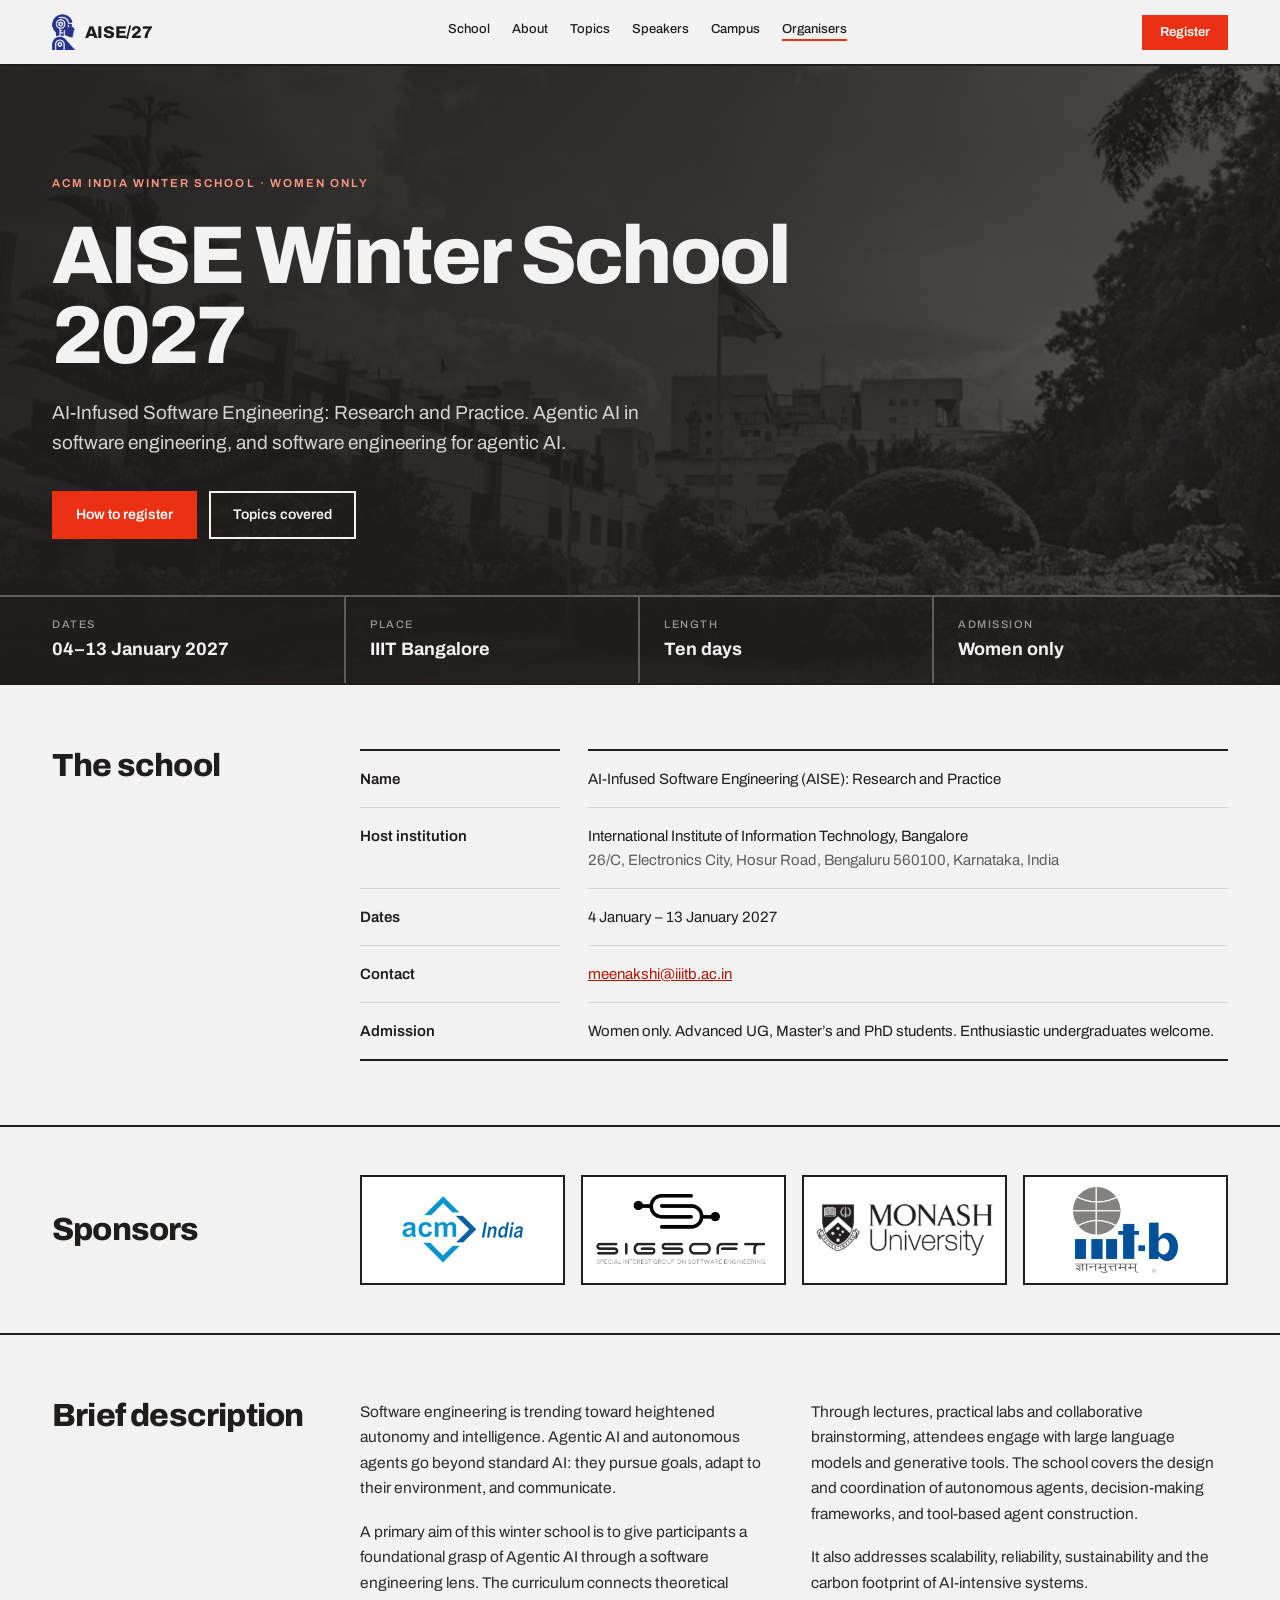
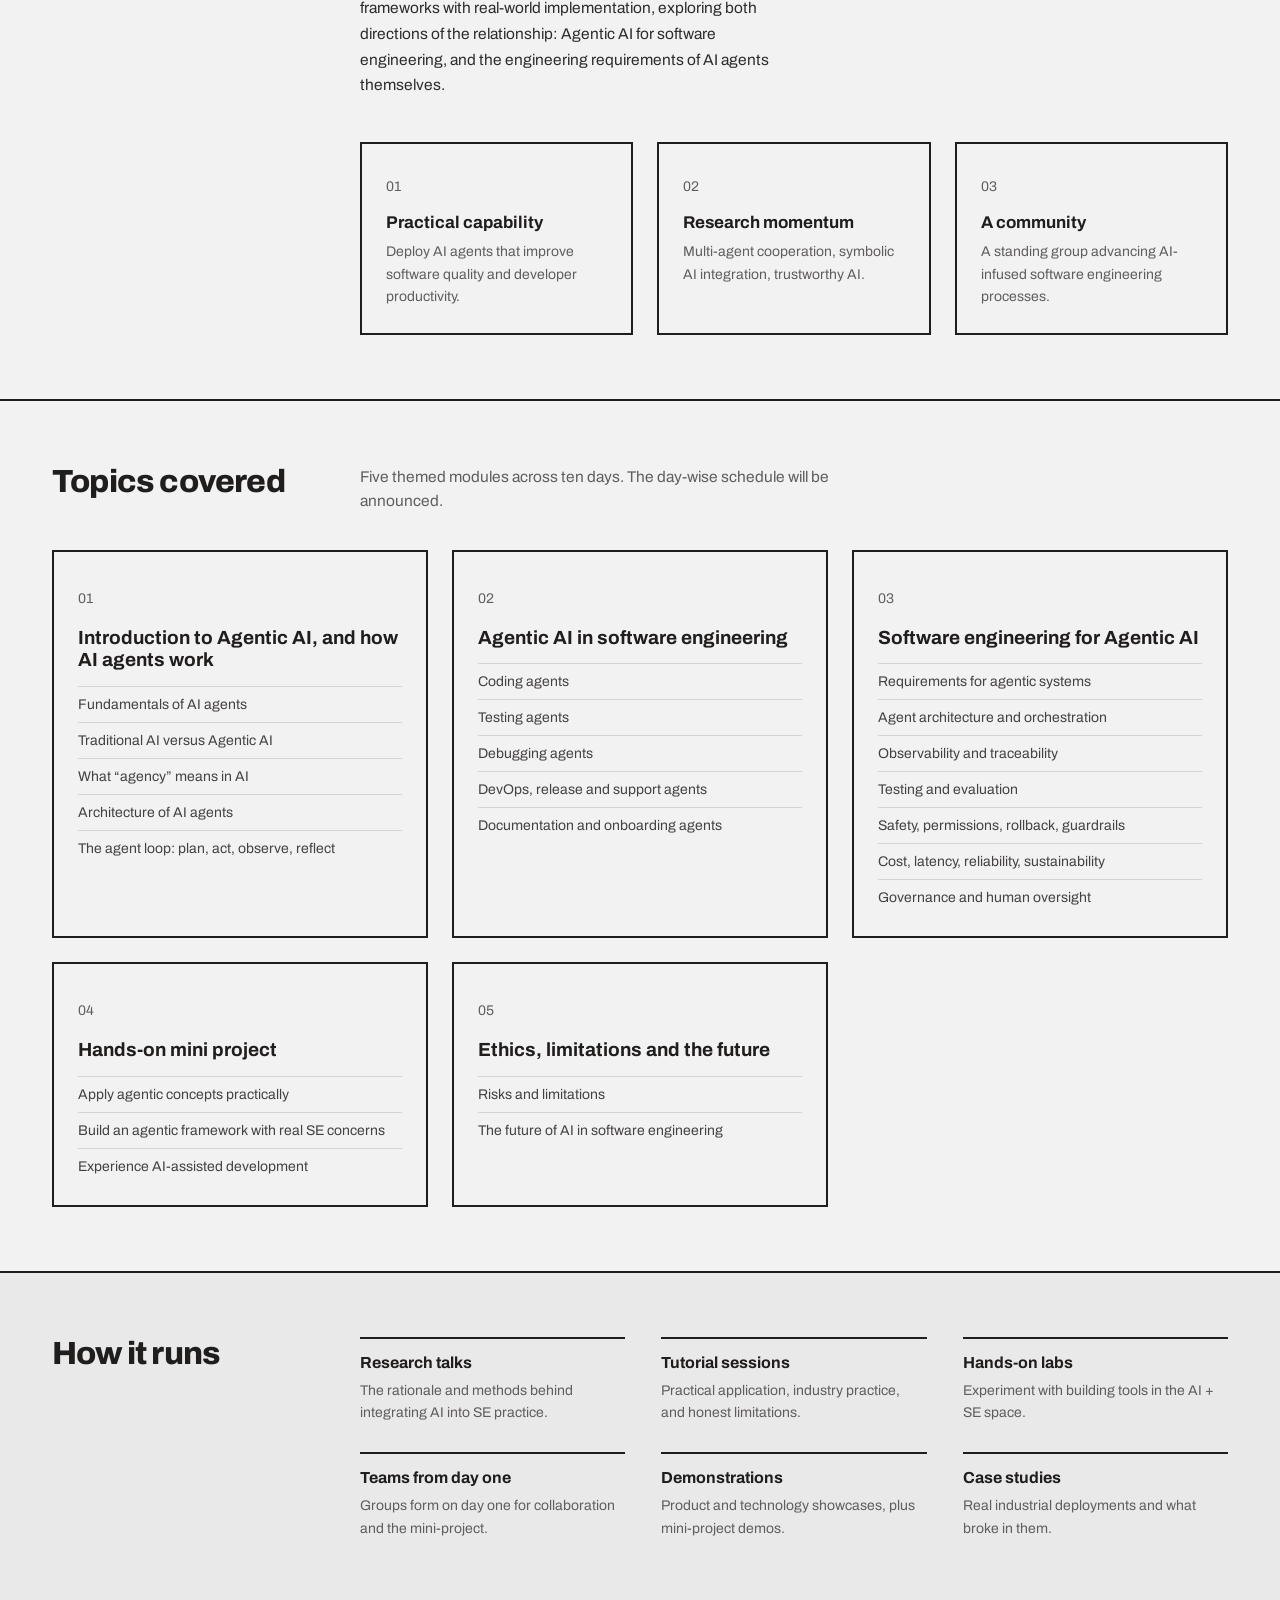
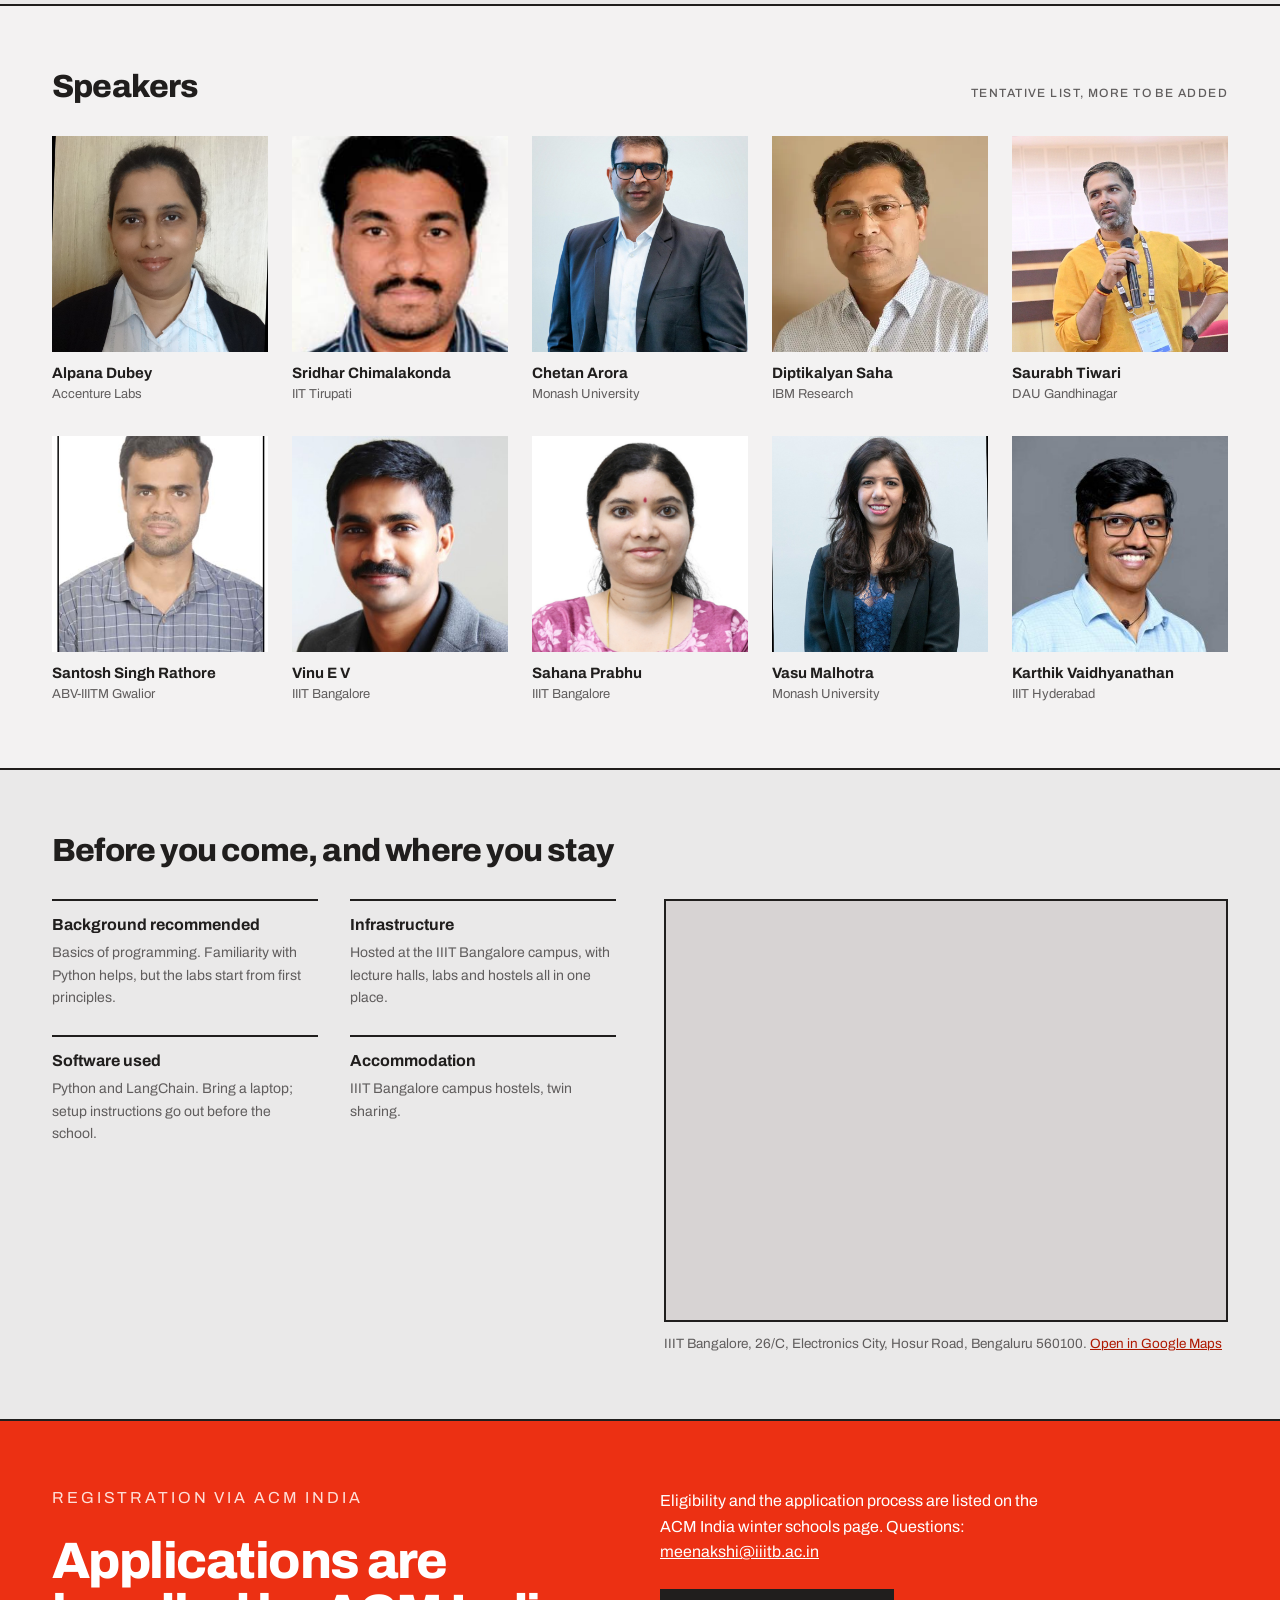
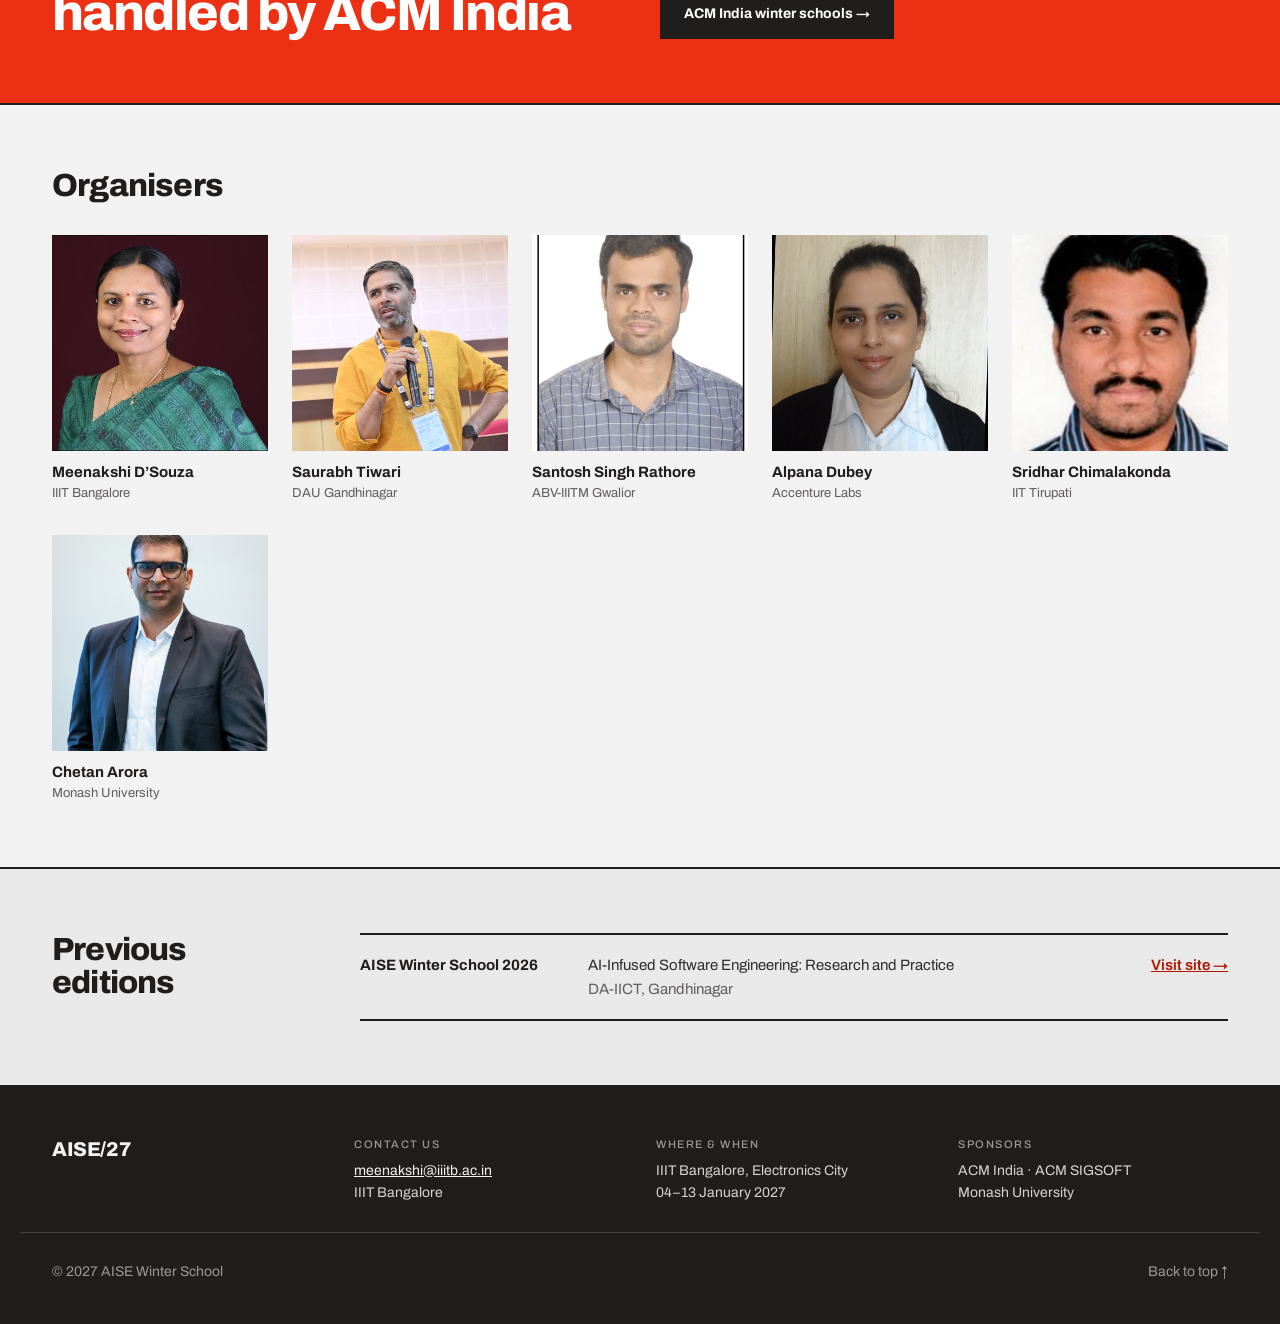
==== commit 075ee6b3: "Add previous editions section, favicon, and drop em dashes Previous editions: a new tinted band befo" ====
--- a/index.html
+++ b/index.html
@@ -3,11 +3,14 @@
 <head>
 <meta charset="utf-8">
 <meta name="viewport" content="width=device-width, initial-scale=1">
-<title>AISE 2027 — Winter School on AI-Infused Software Engineering, IIIT Bangalore</title>
+<title>AISE Winter School 2027, IIIT Bangalore</title>
 <meta name="description" content="A women-only winter school on Agentic AI in Software Engineering and Software Engineering for Agentic AI. 4–13 January 2027, IIIT Bangalore.">
-<meta property="og:title" content="AISE 2027 — Winter School on AI-Infused Software Engineering">
+<meta property="og:title" content="AISE Winter School 2027, IIIT Bangalore">
 <meta property="og:description" content="Women-only winter school on Agentic AI for Software Engineering. 4–13 January 2027, IIIT Bangalore.">
 <meta property="og:type" content="website">
+<link rel="icon" href="assets/img/logos/favicon-32.png" sizes="32x32">
+<link rel="icon" href="assets/img/logos/aise-mark.png" sizes="512x512">
+<link rel="apple-touch-icon" href="assets/img/logos/aise-mark.png">
 <link rel="preconnect" href="https://fonts.googleapis.com">
 <link rel="preconnect" href="https://fonts.gstatic.com" crossorigin>
 <link href="https://fonts.googleapis.com/css2?family=Archivo:wght@400;500;600;700;800&display=swap" rel="stylesheet">
@@ -52,7 +55,7 @@
     <p class="hero__kicker">ACM India Winter School &middot; Women only</p>
     <h1 class="hero__title">AISE Winter School 2027</h1>
     <p class="hero__sub">
-      AI-Infused Software Engineering &mdash; Research and Practice. Agentic AI in
+      AI-Infused Software Engineering: Research and Practice. Agentic AI in
       software engineering, and software engineering for agentic AI.
     </p>
     <p class="hero__cta">
@@ -77,7 +80,7 @@
     <h2 class="h2 reveal">The school</h2>
     <dl class="ledger reveal">
       <dt>Name</dt>
-      <dd>AI-Infused Software Engineering (AISE) &mdash; Research and Practice</dd>
+      <dd>AI-Infused Software Engineering (AISE): Research and Practice</dd>
       <dt>Host institution</dt>
       <dd>
         International Institute of Information Technology, Bangalore<br>
@@ -88,7 +91,7 @@
       <dt>Contact</dt>
       <dd><a href="mailto:meenakshi@iiitb.ac.in">meenakshi@iiitb.ac.in</a></dd>
       <dt>Admission</dt>
-      <dd>Women only &mdash; advanced UG, Master&rsquo;s and PhD students. Enthusiastic undergraduates welcome.</dd>
+      <dd>Women only. Advanced UG, Master&rsquo;s and PhD students. Enthusiastic undergraduates welcome.</dd>
     </dl>
   </div>
 </section>
@@ -138,7 +141,7 @@
             A primary aim of this winter school is to give participants a
             foundational grasp of Agentic AI through a software engineering lens.
             The curriculum connects theoretical frameworks with real-world
-            implementation, exploring both directions of the relationship &mdash;
+            implementation, exploring both directions of the relationship:
             Agentic AI for software engineering, and the engineering requirements
             of AI agents themselves.
           </p>
@@ -183,7 +186,7 @@
           <li>Traditional AI versus Agentic AI</li>
           <li>What &ldquo;agency&rdquo; means in AI</li>
           <li>Architecture of AI agents</li>
-          <li>The agent loop &mdash; plan, act, observe, reflect</li>
+          <li>The agent loop: plan, act, observe, reflect</li>
         </ul>
       </li>
       <li class="card card--topic reveal">
@@ -251,7 +254,7 @@
   <div class="wrap band__inner">
     <div class="band__row">
       <h2 class="h2 reveal">Speakers</h2>
-      <p class="tag reveal">Tentative list &mdash; more to be added</p>
+      <p class="tag reveal">Tentative list, more to be added</p>
     </div>
 
     <ul class="people">
@@ -307,7 +310,7 @@
     <div class="campus">
       <ul class="items items--campus">
         <li class="item reveal"><h3>Background recommended</h3><p>Basics of programming. Familiarity with Python helps, but the labs start from first principles.</p></li>
-        <li class="item reveal"><h3>Infrastructure</h3><p>Hosted at the IIIT Bangalore campus &mdash; lecture halls, labs and hostels all in one place.</p></li>
+        <li class="item reveal"><h3>Infrastructure</h3><p>Hosted at the IIIT Bangalore campus, with lecture halls, labs and hostels all in one place.</p></li>
         <li class="item reveal"><h3>Software used</h3><p>Python and LangChain. Bring a laptop; setup instructions go out before the school.</p></li>
         <li class="item reveal"><h3>Accommodation</h3><p>IIIT Bangalore campus hostels, twin sharing.</p></li>
       </ul>
@@ -322,7 +325,7 @@
             allowfullscreen></iframe>
         </div>
         <figcaption>
-          IIIT Bangalore &mdash; 26/C, Electronics City, Hosur Road, Bengaluru 560100.
+          IIIT Bangalore, 26/C, Electronics City, Hosur Road, Bengaluru 560100.
           <a href="https://www.google.com/maps/search/?api=1&amp;query=IIIT+Bangalore+Electronics+City" target="_blank" rel="noopener">Open in Google Maps</a>
         </figcaption>
       </figure>
@@ -334,13 +337,13 @@
 <section class="band register" id="registration">
   <div class="wrap band__inner register__inner">
     <div class="reveal">
-      <p class="register__kicker">Registration &mdash; via ACM India</p>
+      <p class="register__kicker">Registration via ACM India</p>
       <h2>Applications are handled by ACM India</h2>
     </div>
     <div class="reveal">
       <p>
         Eligibility and the application process are listed on the ACM India
-        winter schools page. Questions &mdash;
+        winter schools page. Questions:
         <a href="mailto:meenakshi@iiitb.ac.in">meenakshi@iiitb.ac.in</a>
       </p>
       <a class="btn btn--ink" href="https://india.acm.org/education/acm-india-winter-schools-2026" target="_blank" rel="noopener">ACM India winter schools &rarr;</a>
@@ -377,6 +380,25 @@
       <li class="person reveal">
         <img class="portrait" src="assets/img/organisers/Chetan_Arora.jpg" alt="Portrait of Chetan Arora" loading="lazy">
         <h3>Chetan Arora</h3><p>Monash University</p>
+      </li>
+    </ul>
+  </div>
+</section>
+
+<!-- ============================================== PREVIOUS EDITIONS -->
+<section class="band band--tint" id="previous">
+  <div class="wrap band__inner split">
+    <h2 class="h2 reveal">Previous editions</h2>
+    <ul class="editions reveal">
+      <li class="edition">
+        <p class="edition__name">AISE Winter School 2026</p>
+        <p class="edition__meta">
+          AI-Infused Software Engineering: Research and Practice<br>
+          <span class="sub">DA-IICT, Gandhinagar</span>
+        </p>
+        <p class="edition__link">
+          <a href="https://aise.daiict.ac.in/" target="_blank" rel="noopener">Visit site &rarr;</a>
+        </p>
       </li>
     </ul>
   </div>
--- a/css/style.css
+++ b/css/style.css
@@ -253,6 +253,25 @@
 .ledger dt:first-of-type, .ledger dd:first-of-type { border-top: var(--line); }
 .ledger .sub { color: var(--grey-2); }
 .ledger a { color: var(--accent-deep); }
+
+/* ------------------------------------------------------ previous editions */
+
+.editions { border-bottom: var(--line); }
+
+.edition {
+  display: grid;
+  grid-template-columns: minmax(0, 200px) minmax(0, 1fr) auto;
+  align-items: baseline;
+  gap: 8px 28px;
+  padding: 18px 0;
+  border-top: var(--line);
+  font: 400 15px/1.6 var(--sans);
+}
+.edition + .edition { border-top-width: 1px; border-top-color: var(--rule); }
+.edition__name { font-weight: 700; }
+.edition__meta { color: var(--ink-2); }
+.edition__meta .sub { color: var(--grey-2); }
+.edition__link a { font-weight: 600; color: var(--accent-deep); white-space: nowrap; }
 
 /* -------------------------------------------------------------- sponsors */
 
@@ -473,6 +492,8 @@
 
   .people { grid-template-columns: repeat(2, minmax(0, 1fr)); gap: 24px 16px; }
 
+  .edition { grid-template-columns: minmax(0, 1fr); gap: 6px; }
+
   .register__inner { gap: 24px; }
 
   .foot__base { flex-direction: column; gap: 12px; }
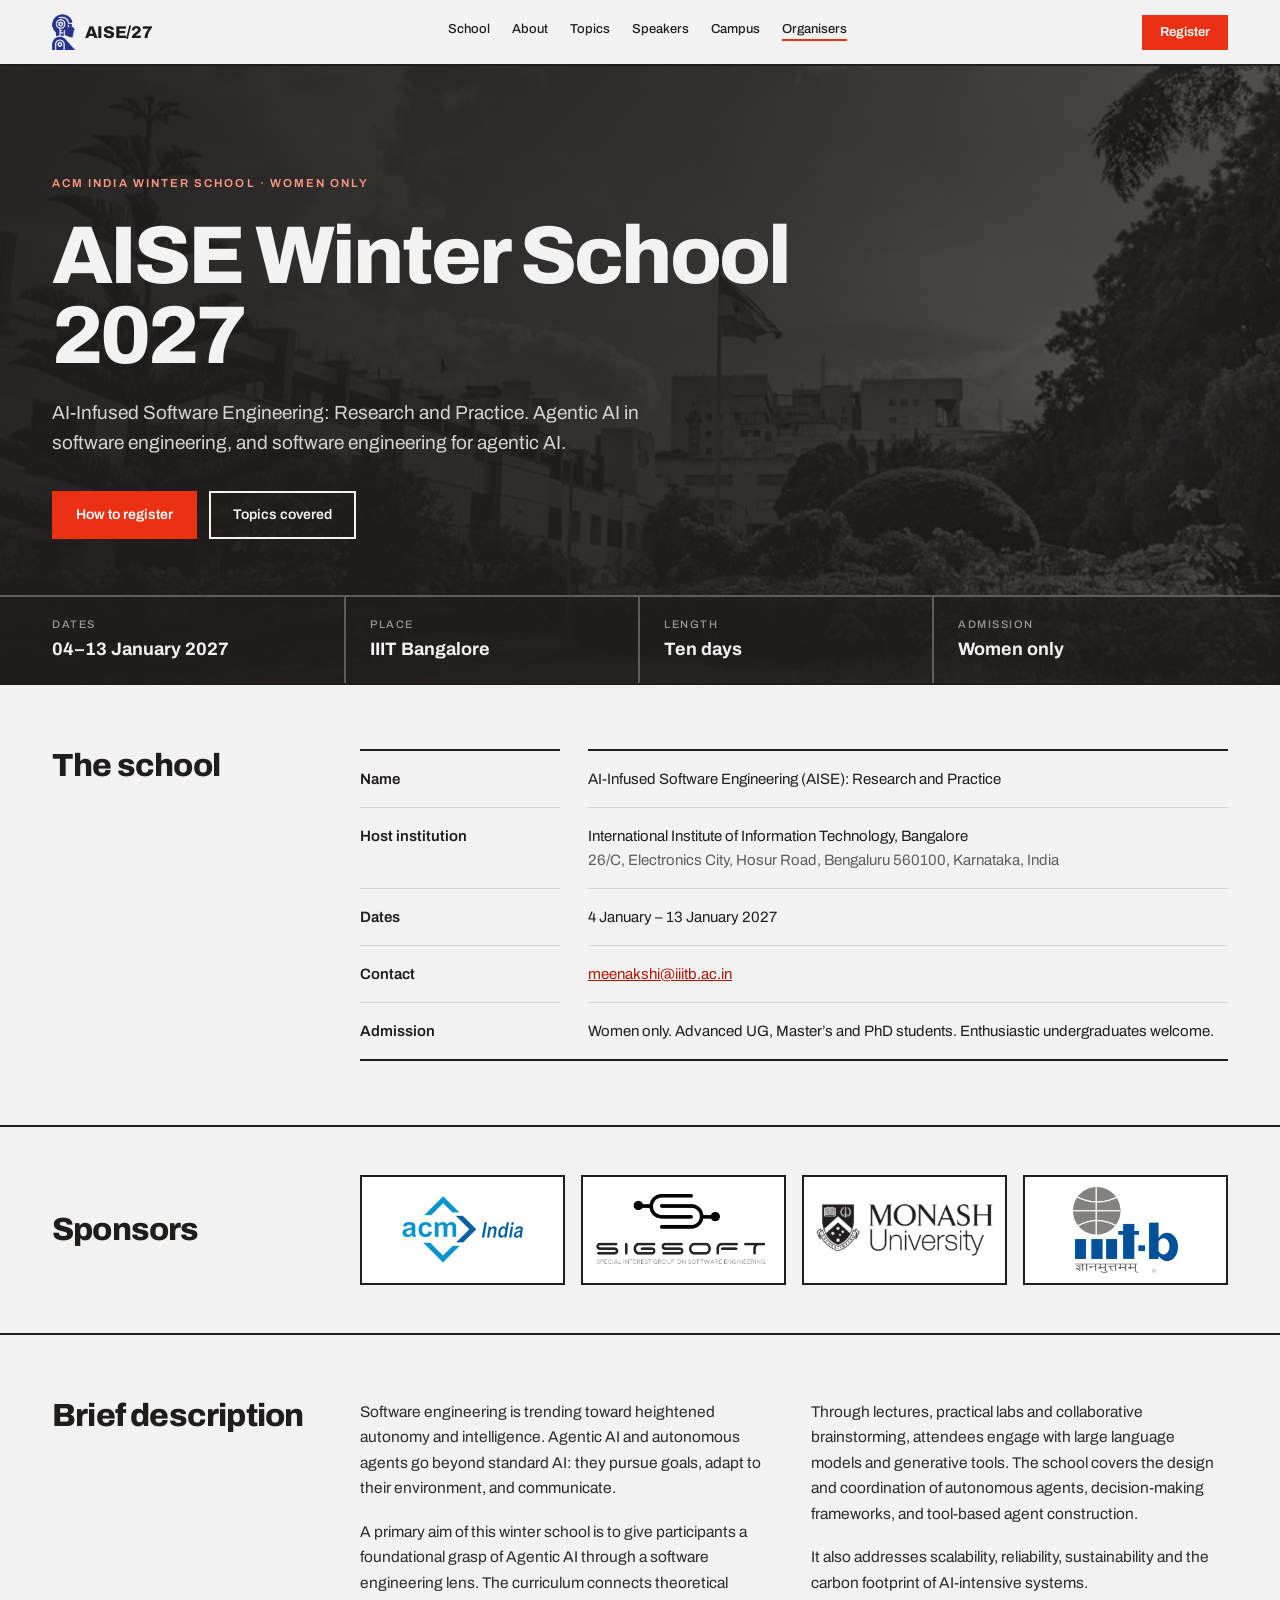
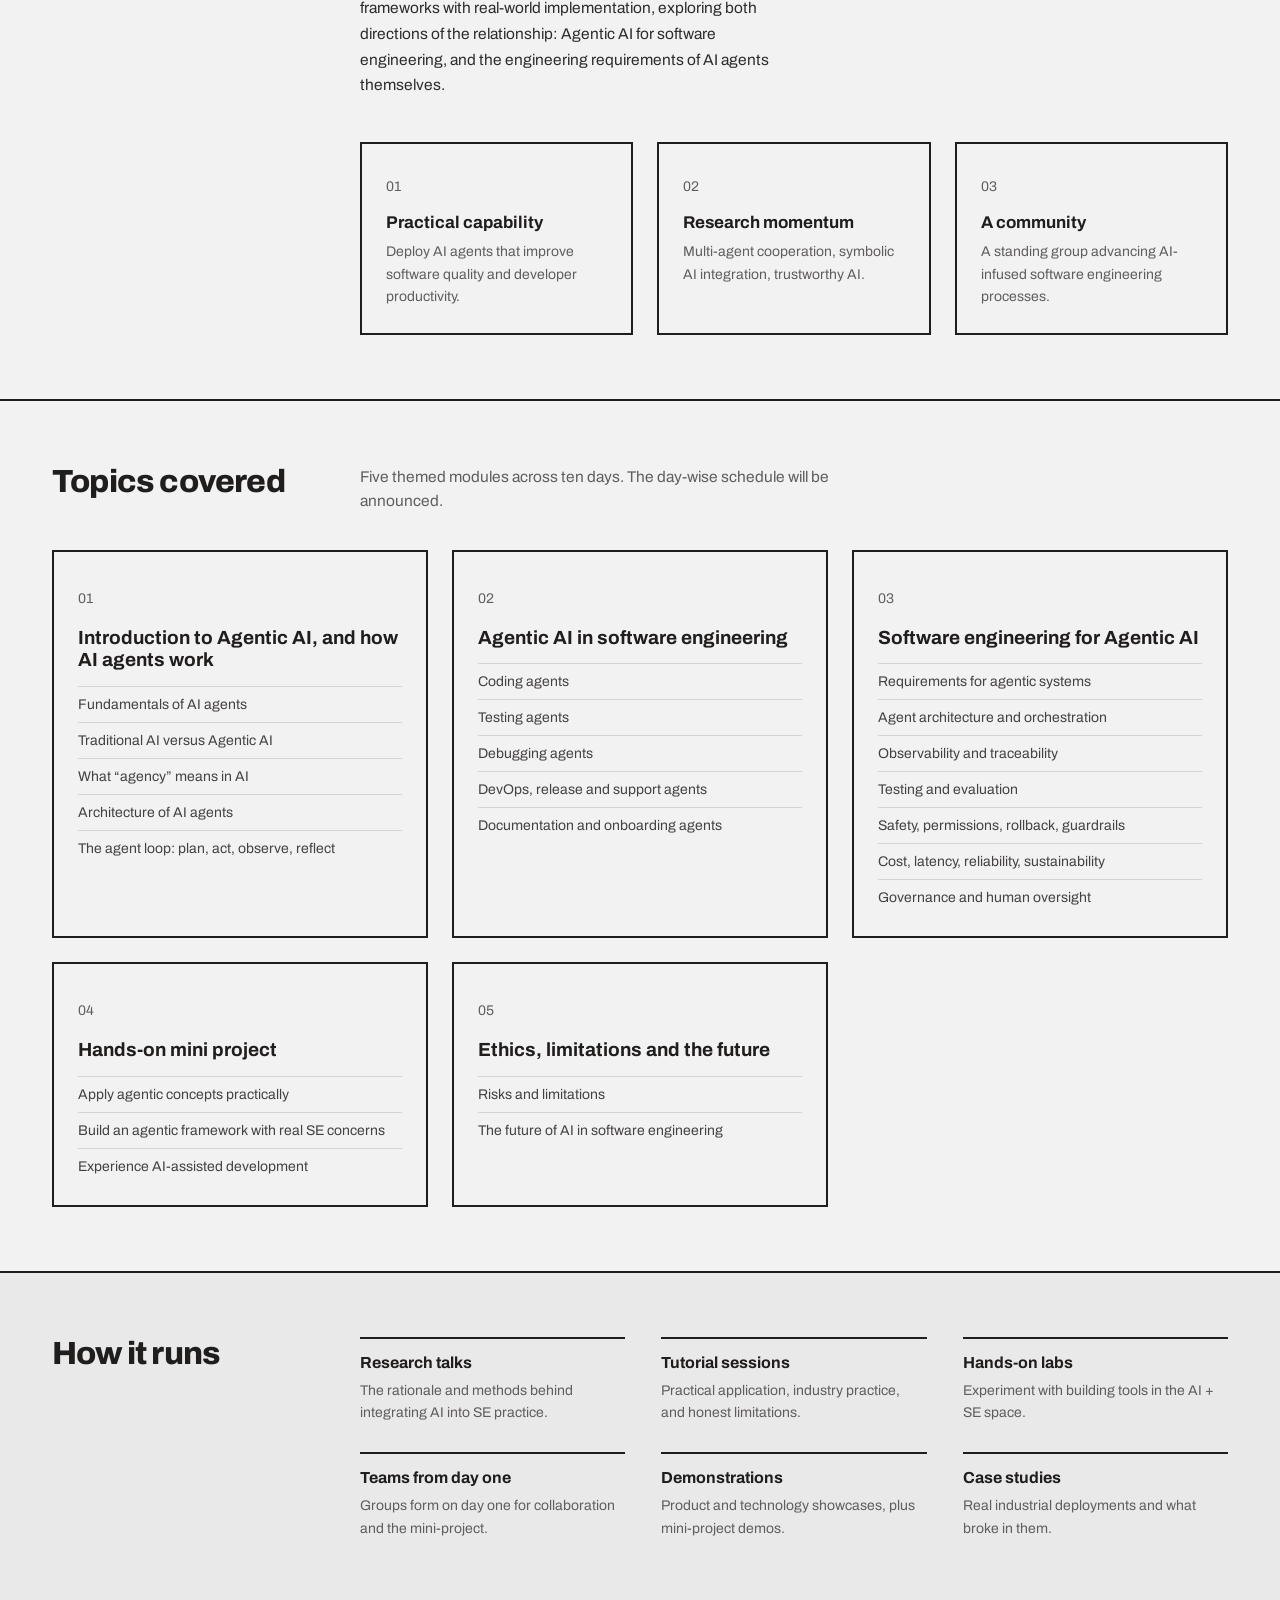
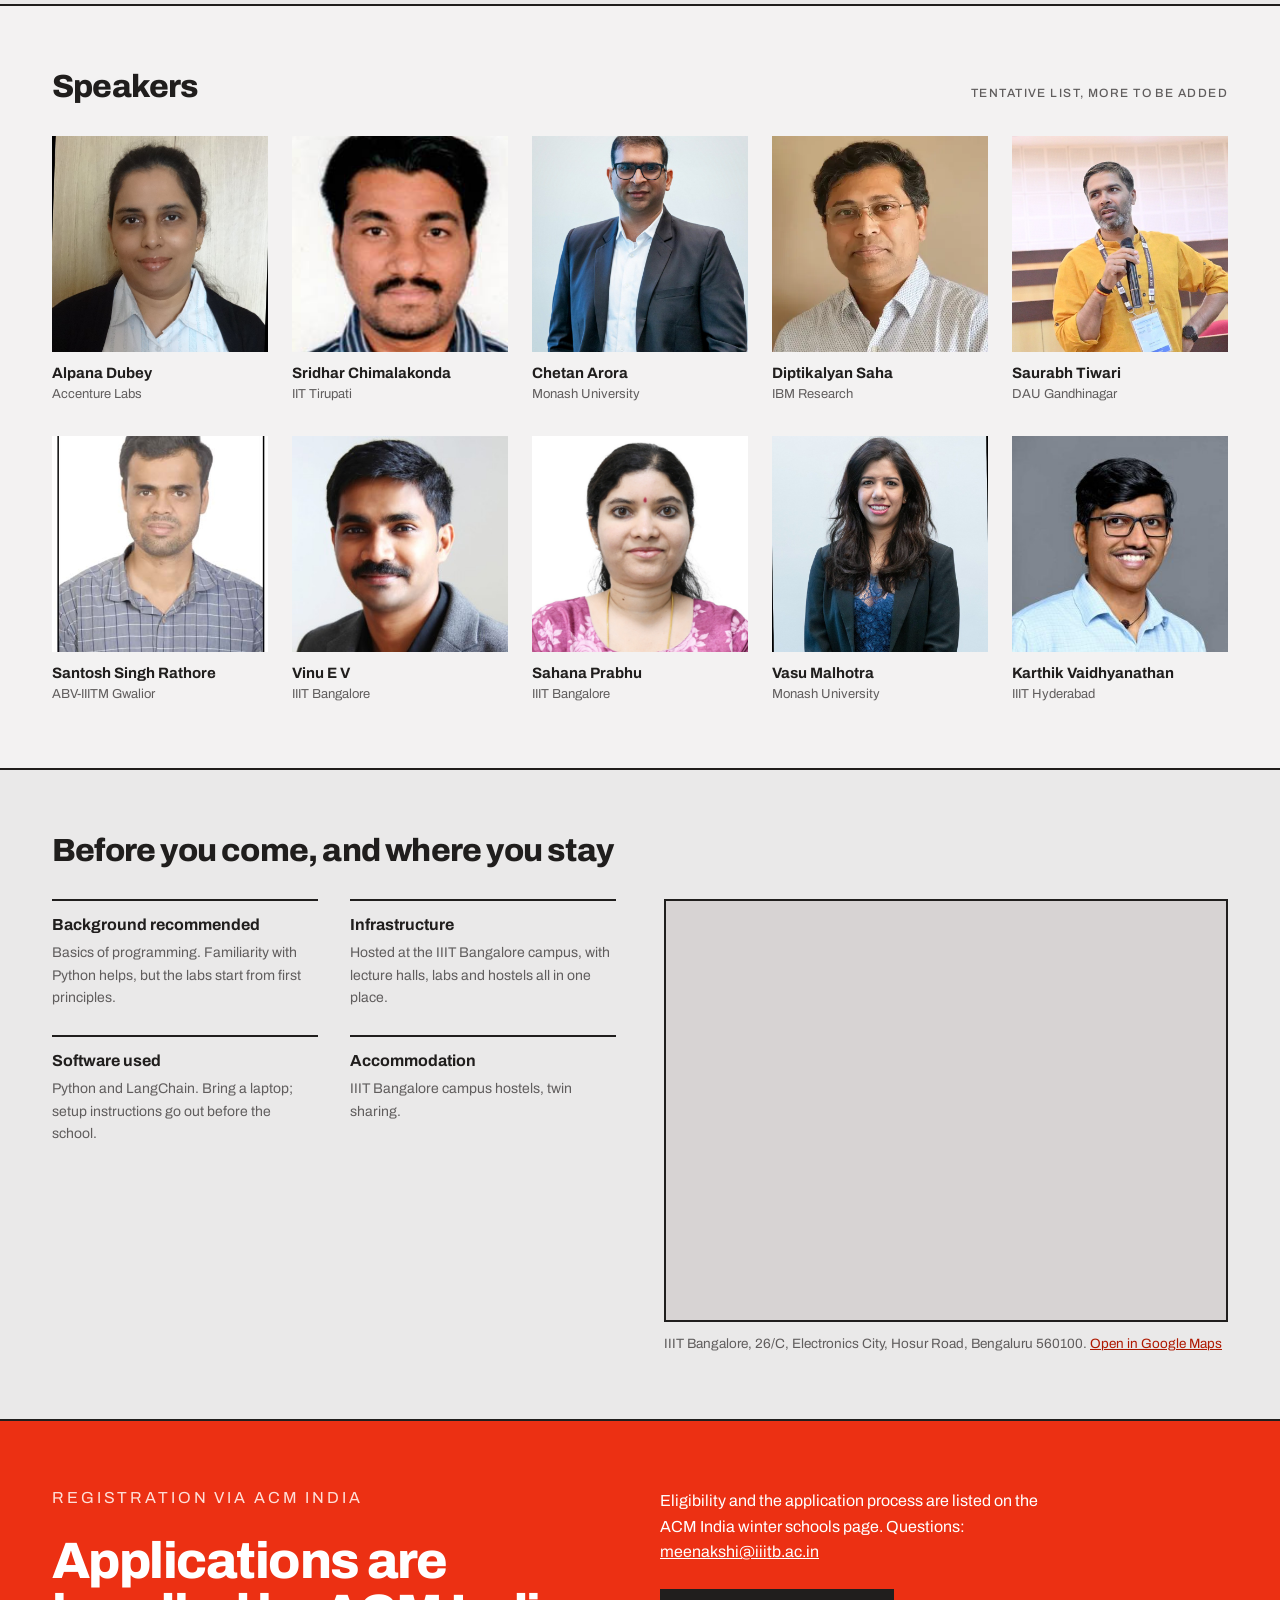
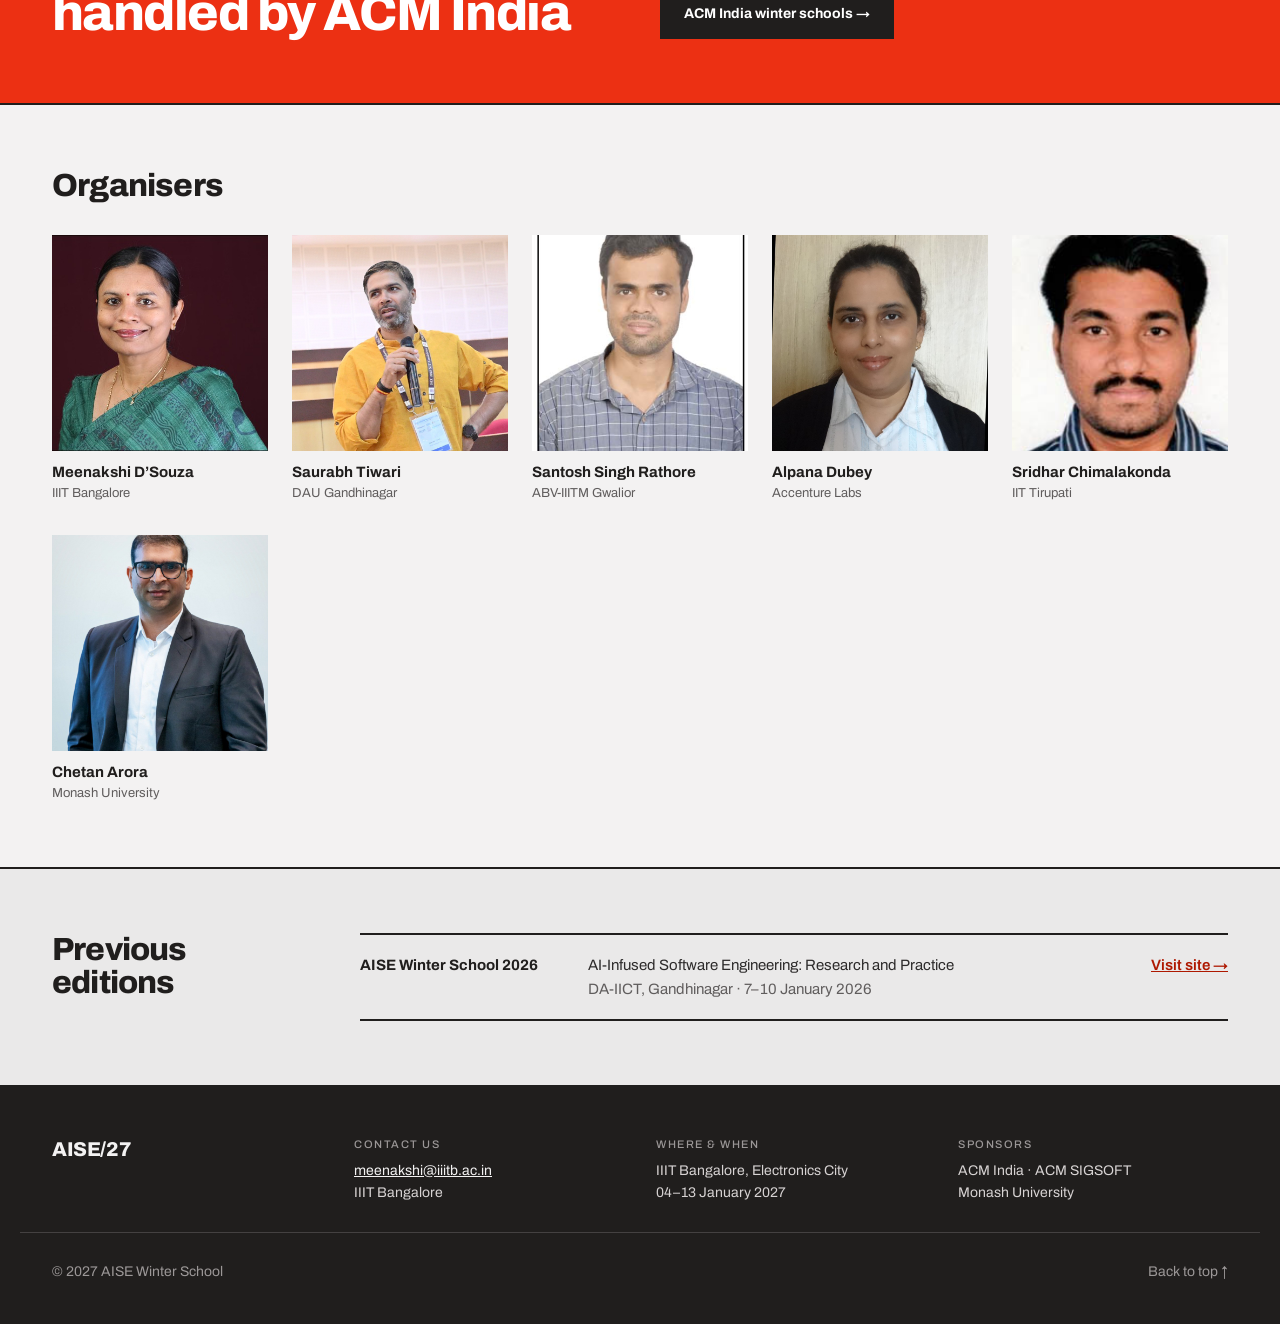
==== commit cf52155d: "Add dates to the 2026 previous edition entry The entry listed only the host, so the row now reads "D" ====
--- a/index.html
+++ b/index.html
@@ -394,7 +394,7 @@
         <p class="edition__name">AISE Winter School 2026</p>
         <p class="edition__meta">
           AI-Infused Software Engineering: Research and Practice<br>
-          <span class="sub">DA-IICT, Gandhinagar</span>
+          <span class="sub">DA-IICT, Gandhinagar &middot; 7&ndash;10 January 2026</span>
         </p>
         <p class="edition__link">
           <a href="https://aise.daiict.ac.in/" target="_blank" rel="noopener">Visit site &rarr;</a>
